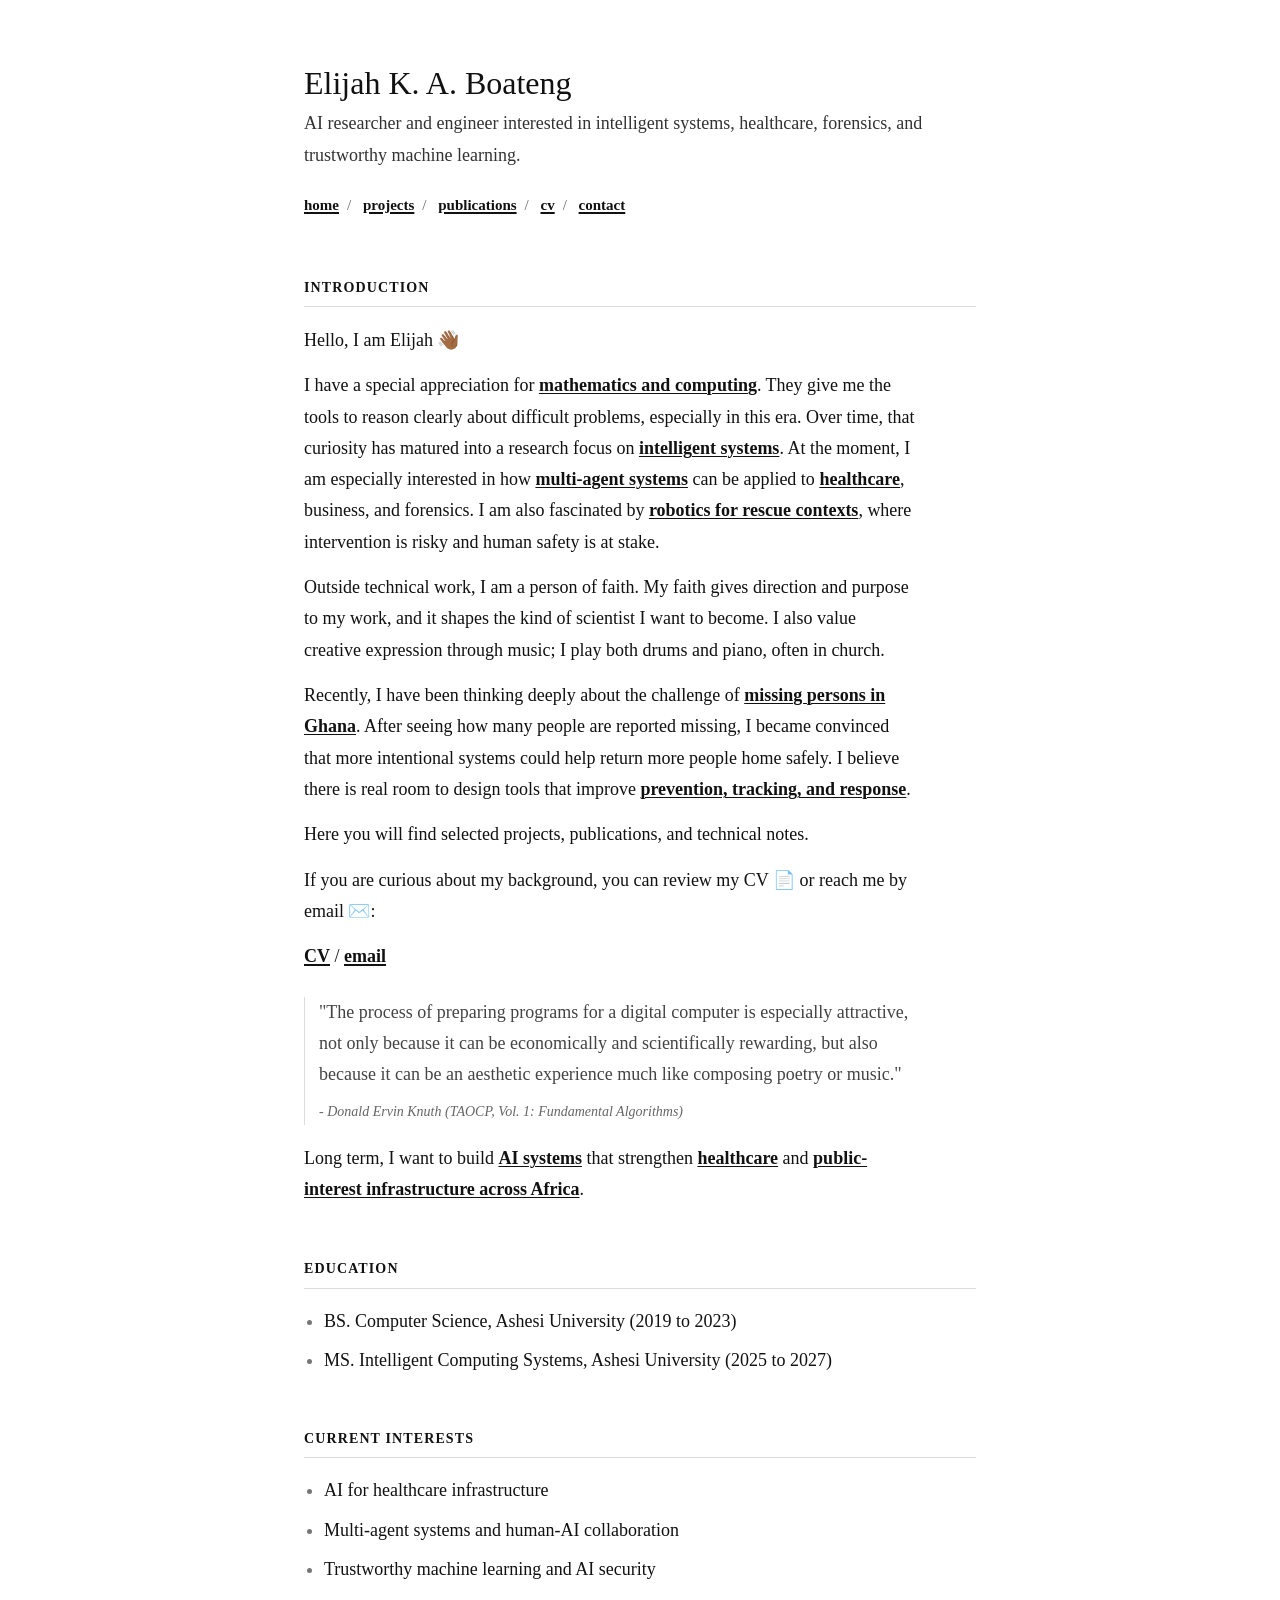
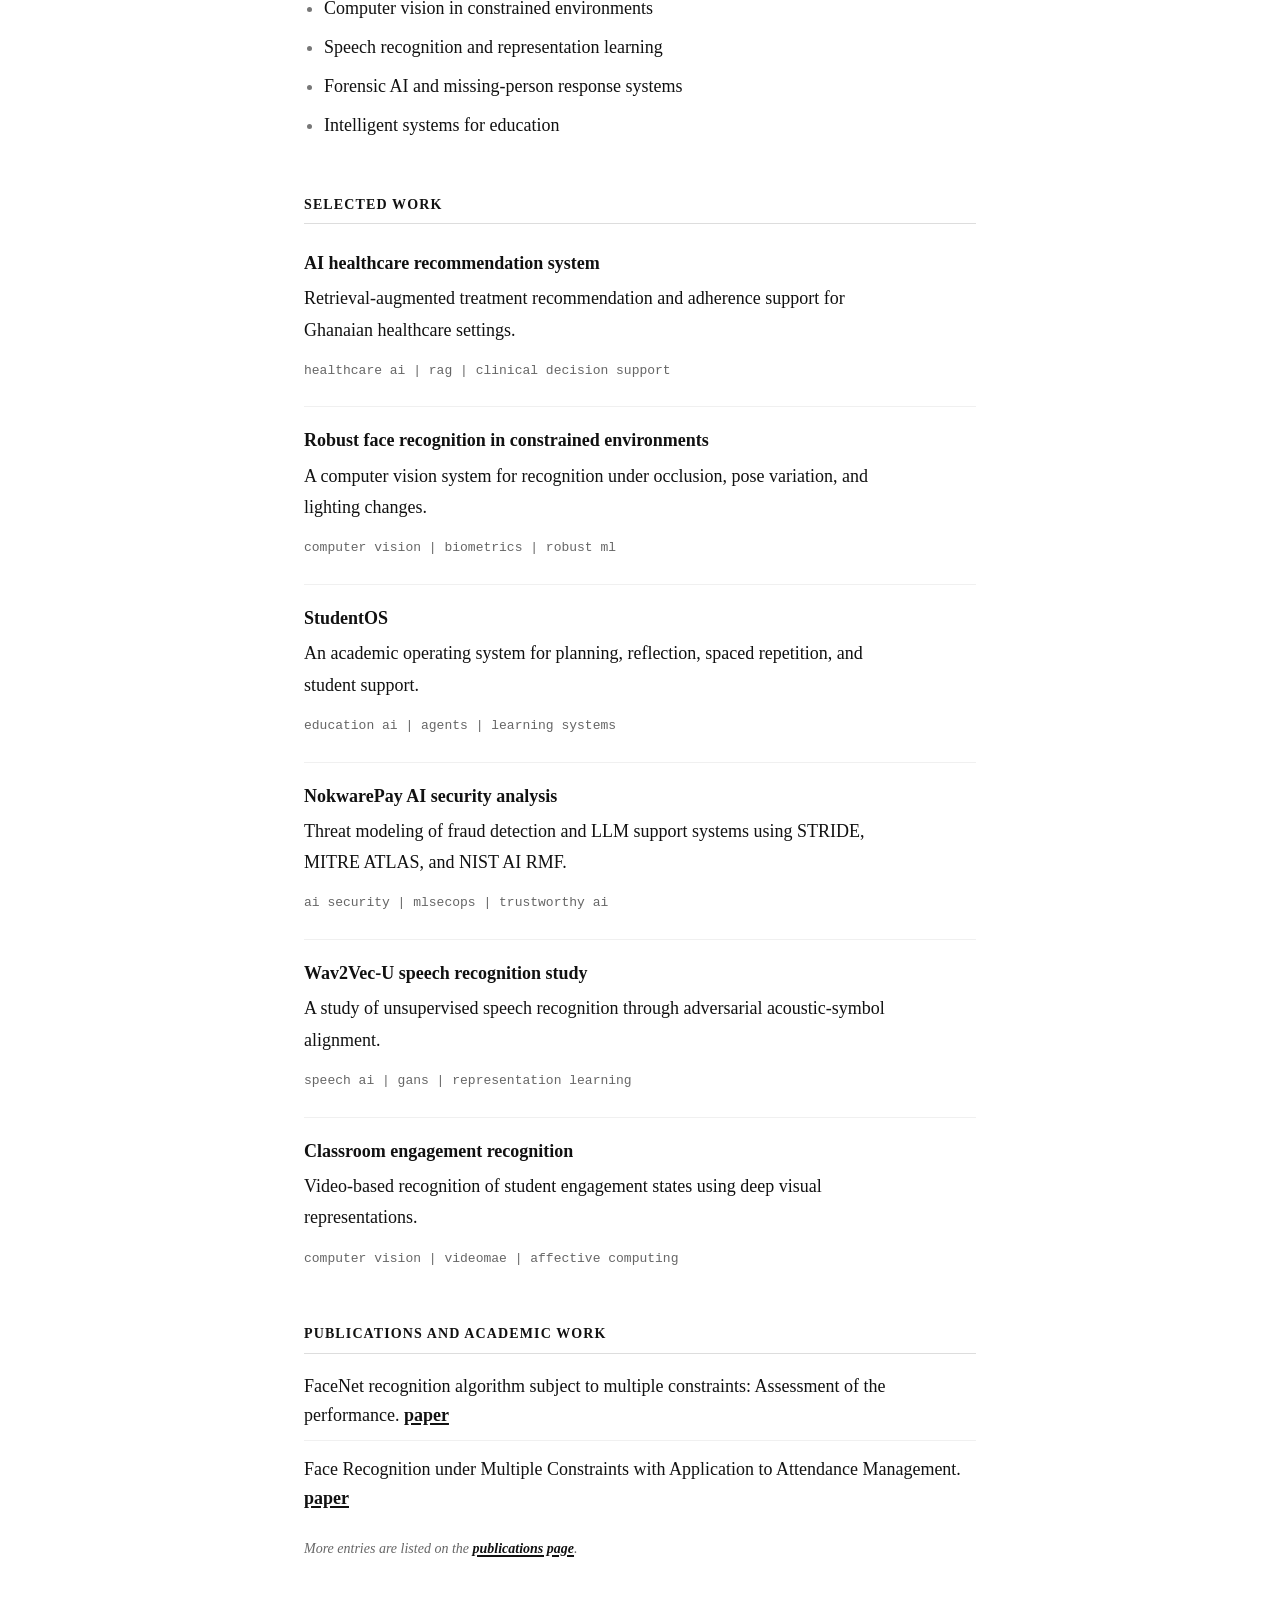
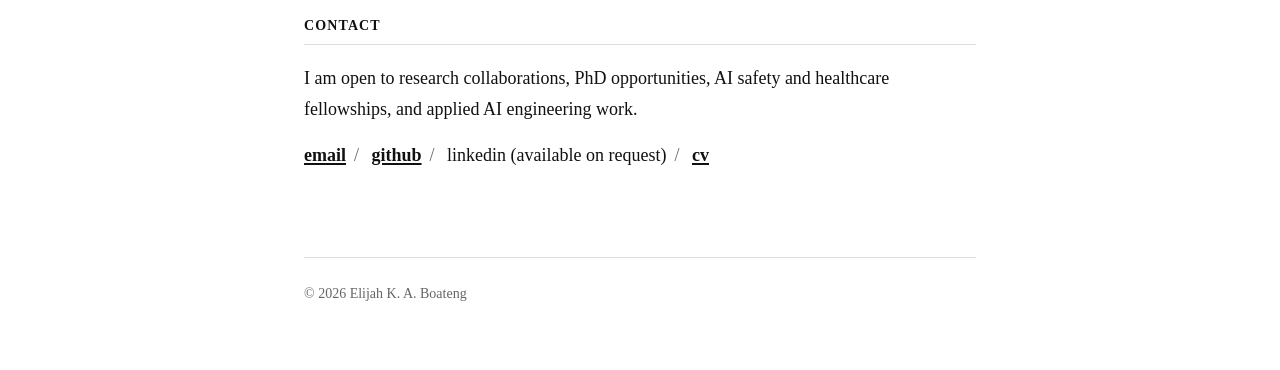
==== index.html @ b3f7c890 "Redesign site and add embedded CV page" ====
<!DOCTYPE html>
<html lang="en">
<head>
  <meta charset="UTF-8">
  <meta name="viewport" content="width=device-width, initial-scale=1.0">
  <title>Elijah K. A. Boateng</title>
  <link rel="stylesheet" href="style.css">
</head>
<body>
  <a class="skip-link" href="#content">Skip to content</a>
  <header>
    <h1>Elijah K. A. Boateng</h1>
    <p class="subtitle">
      AI researcher and engineer interested in intelligent systems, healthcare, forensics, and trustworthy machine learning.
    </p>
    <nav aria-label="Primary navigation">
      <a href="index.html" aria-current="page">home</a><span class="sep">/</span>
      <a href="projects.html">projects</a><span class="sep">/</span>
      <a href="publications.html">publications</a><span class="sep">/</span>
      <a href="cv.html">cv</a><span class="sep">/</span>
      <a href="#contact">contact</a>
    </nav>
  </header>

  <main id="content">
    <section>
      <h2>Introduction</h2>
      <p>
        Hello, I am Elijah 👋🏾
      </p>
      <p>
        I have a special appreciation for <strong>mathematics and computing</strong>. They give me the tools to reason clearly about difficult problems, especially in this era. Over time, that curiosity has matured into a research focus on <strong>intelligent systems</strong>. At the moment, I am especially interested in how <strong>multi-agent systems</strong> can be applied to <strong>healthcare</strong>, business, and forensics. I am also fascinated by <strong>robotics for rescue contexts</strong>, where intervention is risky and human safety is at stake.
      </p>
      <p>
        Outside technical work, I am a person of faith. My faith gives direction and purpose to my work, and it shapes the kind of scientist I want to become. I also value creative expression through music; I play both drums and piano, often in church.
      </p>
      <p>
        Recently, I have been thinking deeply about the challenge of <strong>missing persons in Ghana</strong>. After seeing how many people are reported missing, I became convinced that more intentional systems could help return more people home safely. I believe there is real room to design tools that improve <strong>prevention, tracking, and response</strong>.
      </p>
      <p>
        Here you will find selected projects, publications, and technical notes.
      </p>
      <p>
        If you are curious about my background, you can review my CV
        <span aria-hidden="true">📄</span>
        or reach me by email
        <span aria-hidden="true">✉️</span>:
      </p>
      <p>
        <a href="cv.html">CV</a>
        /
        <a href="mailto:eb.adutwum@gmail.com">email</a>
      </p>
      <blockquote class="quote-block">
        <p>
          "The process of preparing programs for a digital computer is especially attractive, not only because it can be economically and scientifically rewarding, but also because it can be an aesthetic experience much like composing poetry or music."
        </p>
        <p class="muted">- Donald Ervin Knuth (TAOCP, Vol. 1: Fundamental Algorithms)</p>
      </blockquote>
      <p>
        Long term, I want to build <strong>AI systems</strong> that strengthen <strong>healthcare</strong> and <strong>public-interest infrastructure across Africa</strong>.
      </p>
    </section>

    <section>
      <h2>Education</h2>
      <ul class="clean-list">
        <li>BS. Computer Science, Ashesi University (2019 to 2023)</li>
        <li>MS. Intelligent Computing Systems, Ashesi University (2025 to 2027)</li>
      </ul>
    </section>

    <section>
      <h2>Current interests</h2>
      <ul class="clean-list">
        <li>AI for healthcare infrastructure</li>
        <li>Multi-agent systems and human-AI collaboration</li>
        <li>Trustworthy machine learning and AI security</li>
        <li>Computer vision in constrained environments</li>
        <li>Speech recognition and representation learning</li>
        <li>Forensic AI and missing-person response systems</li>
        <li>Intelligent systems for education</li>
      </ul>
    </section>

    <section>
      <h2>Selected work</h2>

      <div class="work-item">
        <h3>AI healthcare recommendation system</h3>
        <p>Retrieval-augmented treatment recommendation and adherence support for Ghanaian healthcare settings.</p>
        <p class="tags">healthcare ai | rag | clinical decision support</p>
      </div>

      <div class="work-item">
        <h3>Robust face recognition in constrained environments</h3>
        <p>A computer vision system for recognition under occlusion, pose variation, and lighting changes.</p>
        <p class="tags">computer vision | biometrics | robust ml</p>
      </div>

      <div class="work-item">
        <h3>StudentOS</h3>
        <p>An academic operating system for planning, reflection, spaced repetition, and student support.</p>
        <p class="tags">education ai | agents | learning systems</p>
      </div>

      <div class="work-item">
        <h3>NokwarePay AI security analysis</h3>
        <p>Threat modeling of fraud detection and LLM support systems using STRIDE, MITRE ATLAS, and NIST AI RMF.</p>
        <p class="tags">ai security | mlsecops | trustworthy ai</p>
      </div>

      <div class="work-item">
        <h3>Wav2Vec-U speech recognition study</h3>
        <p>A study of unsupervised speech recognition through adversarial acoustic-symbol alignment.</p>
        <p class="tags">speech ai | gans | representation learning</p>
      </div>

      <div class="work-item">
        <h3>Classroom engagement recognition</h3>
        <p>Video-based recognition of student engagement states using deep visual representations.</p>
        <p class="tags">computer vision | videomae | affective computing</p>
      </div>
    </section>

    <section>
      <h2>Publications and academic work</h2>
      <ul class="plain-list">
        <li>
          FaceNet recognition algorithm subject to multiple constraints: Assessment of the performance.
          <a href="https://www.sciencedirect.com/science/article/pii/S2468227623004611" target="_blank" rel="noopener noreferrer">paper</a>
        </li>
        <li>
          Face Recognition under Multiple Constraints with Application to Attendance Management.
          <a href="https://air.ashesi.edu.gh/bitstreams/31eec2ee-e3a2-4b11-b246-c02420015158/download" target="_blank" rel="noopener noreferrer">paper</a>
        </li>
      </ul>
      <p class="muted">More entries are listed on the <a href="publications.html">publications page</a>.</p>
    </section>

    <section id="contact">
      <h2>Contact</h2>
      <p>
        I am open to research collaborations, PhD opportunities, AI safety and healthcare fellowships, and applied AI engineering work.
      </p>
      <p>
        <a href="mailto:eb.adutwum@gmail.com">email</a><span class="sep">/</span>
        <a href="https://github.com/eb-adutwum" target="_blank" rel="noopener noreferrer">github</a><span class="sep">/</span>
        linkedin (available on request)<span class="sep">/</span>
        <a href="cv.html">cv</a>
      </p>
    </section>
  </main>

  <footer>
    <p>&copy; 2026 Elijah K. A. Boateng</p>
  </footer>
</body>
</html>
---- style.css ----
* {
  box-sizing: border-box;
}

:root {
  --bg: #fff;
  --text: #111;
  --subtle-text: #333;
  --muted-text: #666;
  --line: #ddd;
}

body {
  background: var(--bg);
  color: var(--text);
  font-family: Georgia, "Times New Roman", serif;
  max-width: 720px;
  margin: 64px auto;
  padding: 0 24px;
  line-height: 1.74;
  font-size: 18px;
  text-rendering: optimizeLegibility;
  font-kerning: normal;
}

.skip-link {
  position: absolute;
  left: -9999px;
  top: auto;
}

.skip-link:focus {
  left: 24px;
  top: 16px;
  z-index: 1000;
  background: #fff;
  border: 1px solid var(--line);
  padding: 6px 10px;
}

h1 {
  font-size: 32px;
  font-weight: 500;
  line-height: 1.2;
  margin: 0 0 6px;
}

.subtitle {
  color: var(--subtle-text);
  max-width: 620px;
  margin: 0;
}

nav {
  margin: 20px 0 56px;
  font-size: 15px;
  line-height: 1.9;
}

nav .sep {
  color: var(--muted-text);
  margin: 0 8px;
}

.sep {
  color: var(--muted-text);
  margin: 0 8px;
}

nav a[aria-current="page"] {
  font-weight: 600;
}

h2 {
  font-size: 14px;
  text-transform: uppercase;
  letter-spacing: 0.08em;
  margin-top: 52px;
  margin-bottom: 18px;
  border-bottom: 1px solid var(--line);
  padding-bottom: 6px;
}

h3 {
  margin: 0 0 4px;
  font-size: 18px;
  font-weight: 600;
}

p {
  margin: 0 0 14px;
  max-width: 68ch;
}

a {
  color: var(--text);
  text-decoration: underline;
  text-decoration-thickness: 2px;
  text-underline-offset: 2px;
  font-weight: 600;
}

a:hover {
  color: #444;
}

a:focus-visible {
  outline: 1px solid var(--text);
  outline-offset: 2px;
}

main {
  padding-bottom: 8px;
}

section + section {
  margin-top: 8px;
}

ul {
  margin: 0 0 14px 20px;
  padding: 0;
}

li {
  margin-bottom: 10px;
  line-height: 1.62;
}

li::marker {
  color: #777;
}

strong {
  font-weight: 700;
  text-decoration: underline;
  text-decoration-thickness: 1px;
  text-underline-offset: 2px;
}

em {
  color: #555;
  font-style: italic;
}

.work-item {
  margin: 24px 0;
}

.tags,
.date {
  color: var(--muted-text);
  font-family: ui-monospace, SFMono-Regular, Menlo, Monaco, Consolas, monospace;
  font-size: 13px;
}

.muted {
  color: #666;
  font-size: 14px;
  font-style: italic;
}

.reference {
  color: var(--muted-text);
}

.quote-block {
  margin: 24px 0 18px;
  padding-left: 14px;
  border-left: 1px solid var(--line);
  color: #444;
}

.quote-block p {
  margin-bottom: 10px;
}

.cv-renderer {
  width: 100%;
  height: 78vh;
  border: 1px solid var(--line);
}

.plain-list {
  list-style: none;
  margin-left: 0;
}

.plain-list li {
  margin-bottom: 14px;
  padding-bottom: 10px;
  border-bottom: 1px solid #f0f0f0;
}

.plain-list li:last-child {
  border-bottom: none;
}

.plain-list .date {
  display: inline-block;
  min-width: 44px;
}

.clean-list {
  margin-top: 2px;
}

hr {
  border: none;
  border-top: 1px solid var(--line);
  margin: 48px 0;
}

footer {
  margin-top: 64px;
  padding-top: 24px;
  border-top: 1px solid var(--line);
  color: var(--muted-text);
  font-size: 14px;
}

.work-item + .work-item {
  border-top: 1px solid #f0f0f0;
  padding-top: 18px;
}

.writing article p {
  margin-bottom: 16px;
}

.writing article h3 {
  margin-top: 26px;
}

@media (max-width: 640px) {
  body {
    margin: 32px auto;
    padding: 0 18px;
    font-size: 17px;
  }

  h1 {
    font-size: 29px;
  }

  nav {
    margin: 18px 0 44px;
    line-height: 2;
  }

  .cv-renderer {
    height: 66vh;
  }
}
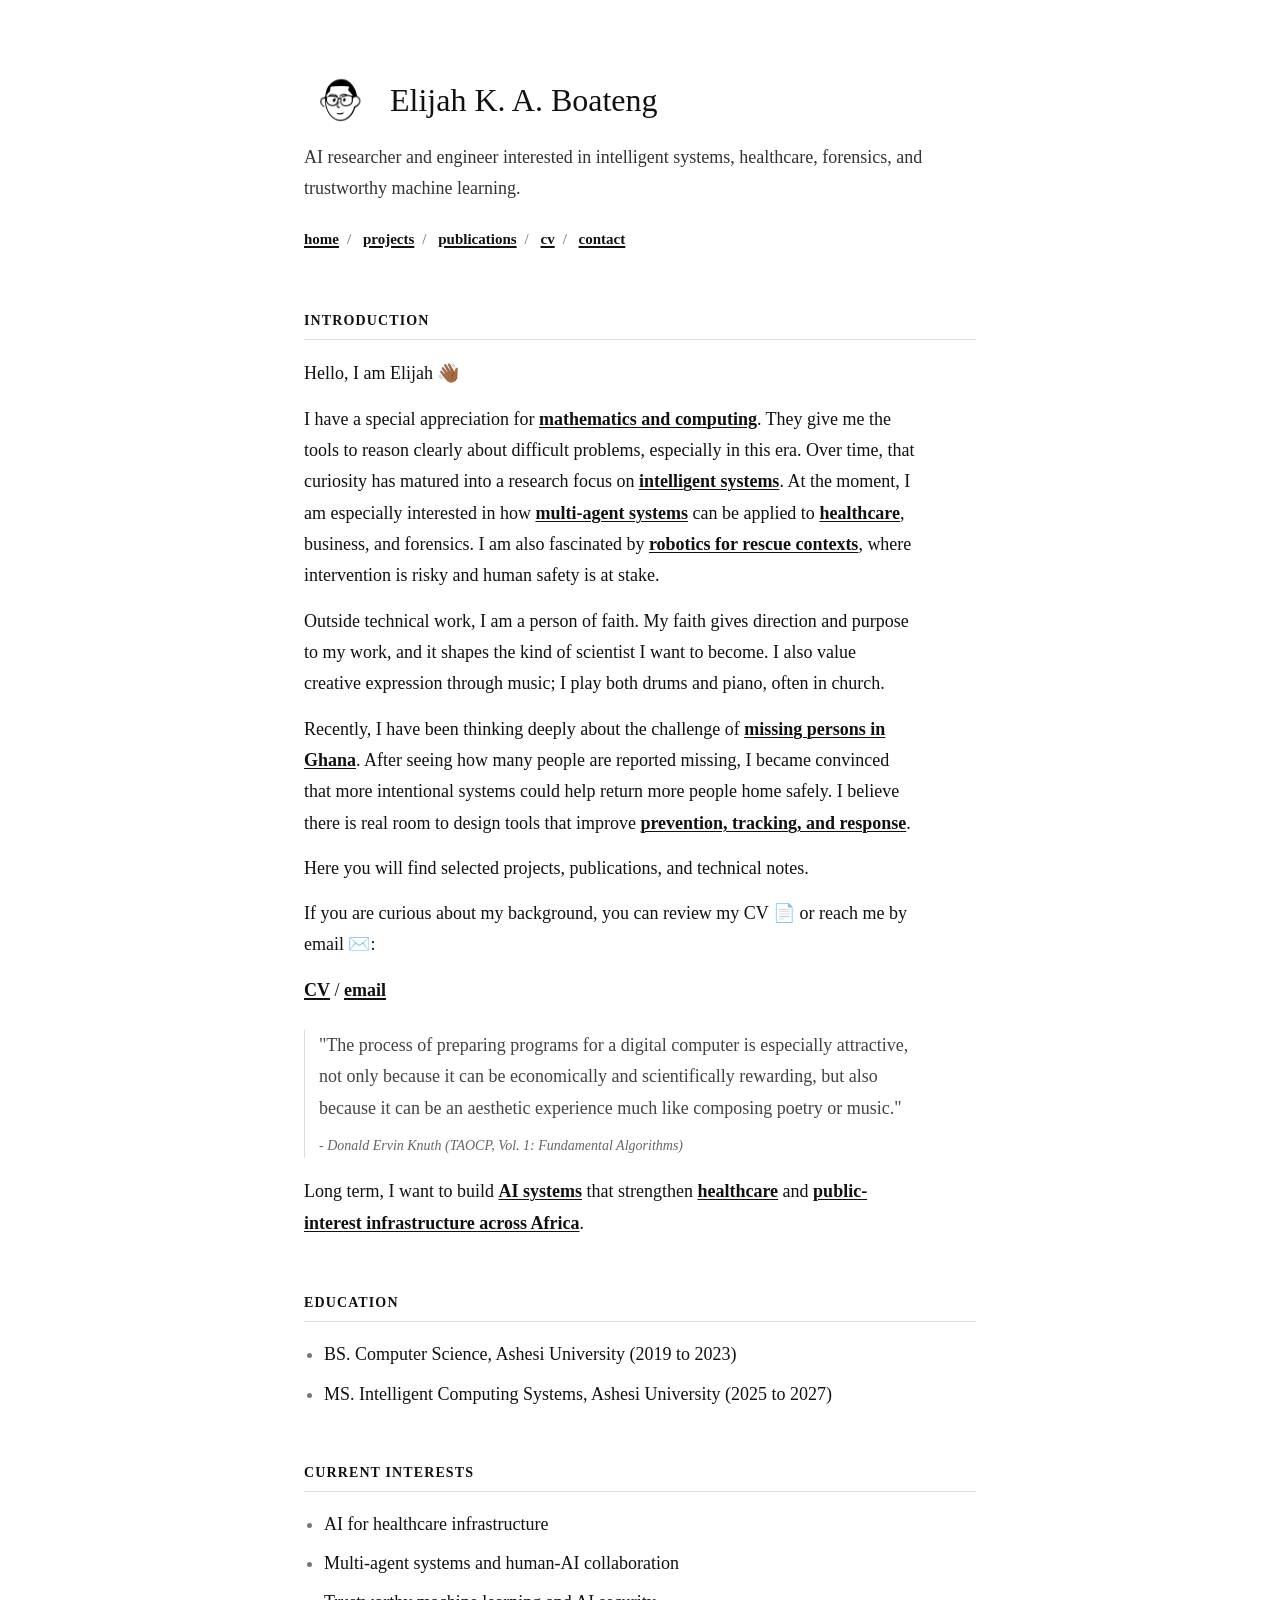
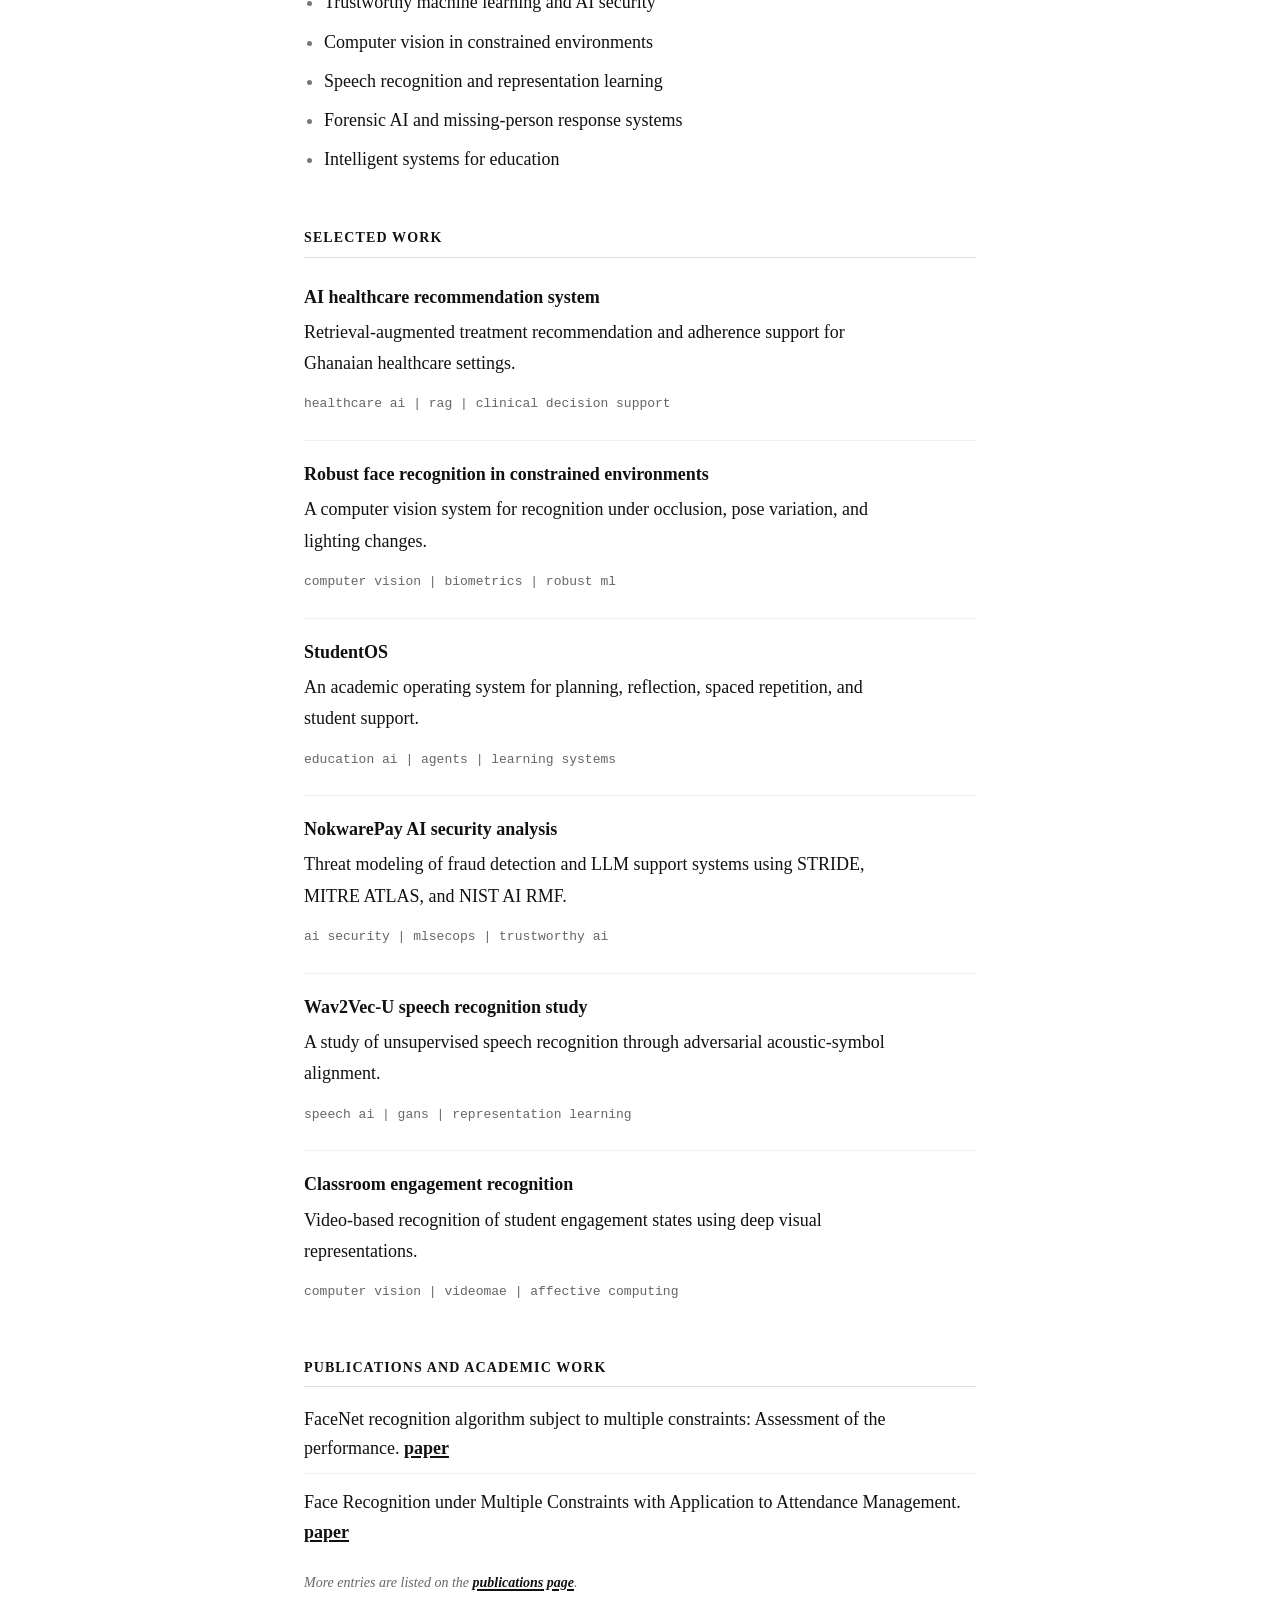
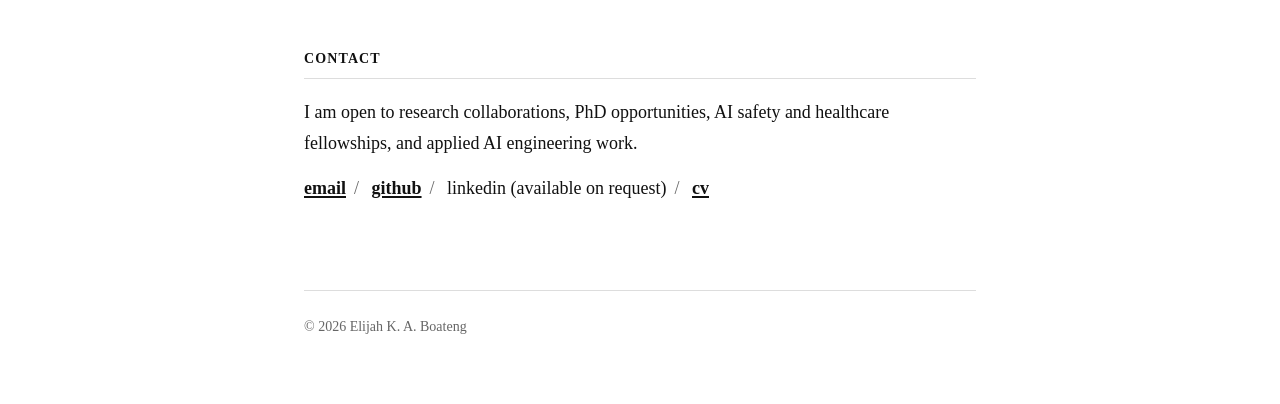
==== commit 9b0017ce: "Align avatar and name on one line across pages" ====
--- a/index.html
+++ b/index.html
@@ -9,7 +9,10 @@
 <body>
   <a class="skip-link" href="#content">Skip to content</a>
   <header>
-    <h1>Elijah K. A. Boateng</h1>
+    <div class="header-identity">
+      <img class="site-avatar" src="avatar.png" alt="Portrait of Elijah K. A. Boateng">
+      <h1>Elijah K. A. Boateng</h1>
+    </div>
     <p class="subtitle">
       AI researcher and engineer interested in intelligent systems, healthcare, forensics, and trustworthy machine learning.
     </p>
--- a/style.css
+++ b/style.css
@@ -45,6 +45,27 @@
   margin: 0 0 6px;
 }
 
+.header-identity {
+  display: flex;
+  align-items: center;
+  gap: 14px;
+  margin-bottom: 6px;
+}
+
+.header-identity h1 {
+  margin: 0;
+}
+
+.site-avatar {
+  width: 72px;
+  height: 72px;
+  display: block;
+  border-radius: 2px;
+  object-fit: cover;
+  filter: grayscale(100%);
+  margin: 0;
+}
+
 .subtitle {
   color: var(--subtle-text);
   max-width: 620px;
@@ -243,6 +264,15 @@
     font-size: 29px;
   }
 
+  .header-identity {
+    gap: 12px;
+  }
+
+  .site-avatar {
+    width: 64px;
+    height: 64px;
+  }
+
   nav {
     margin: 18px 0 44px;
     line-height: 2;
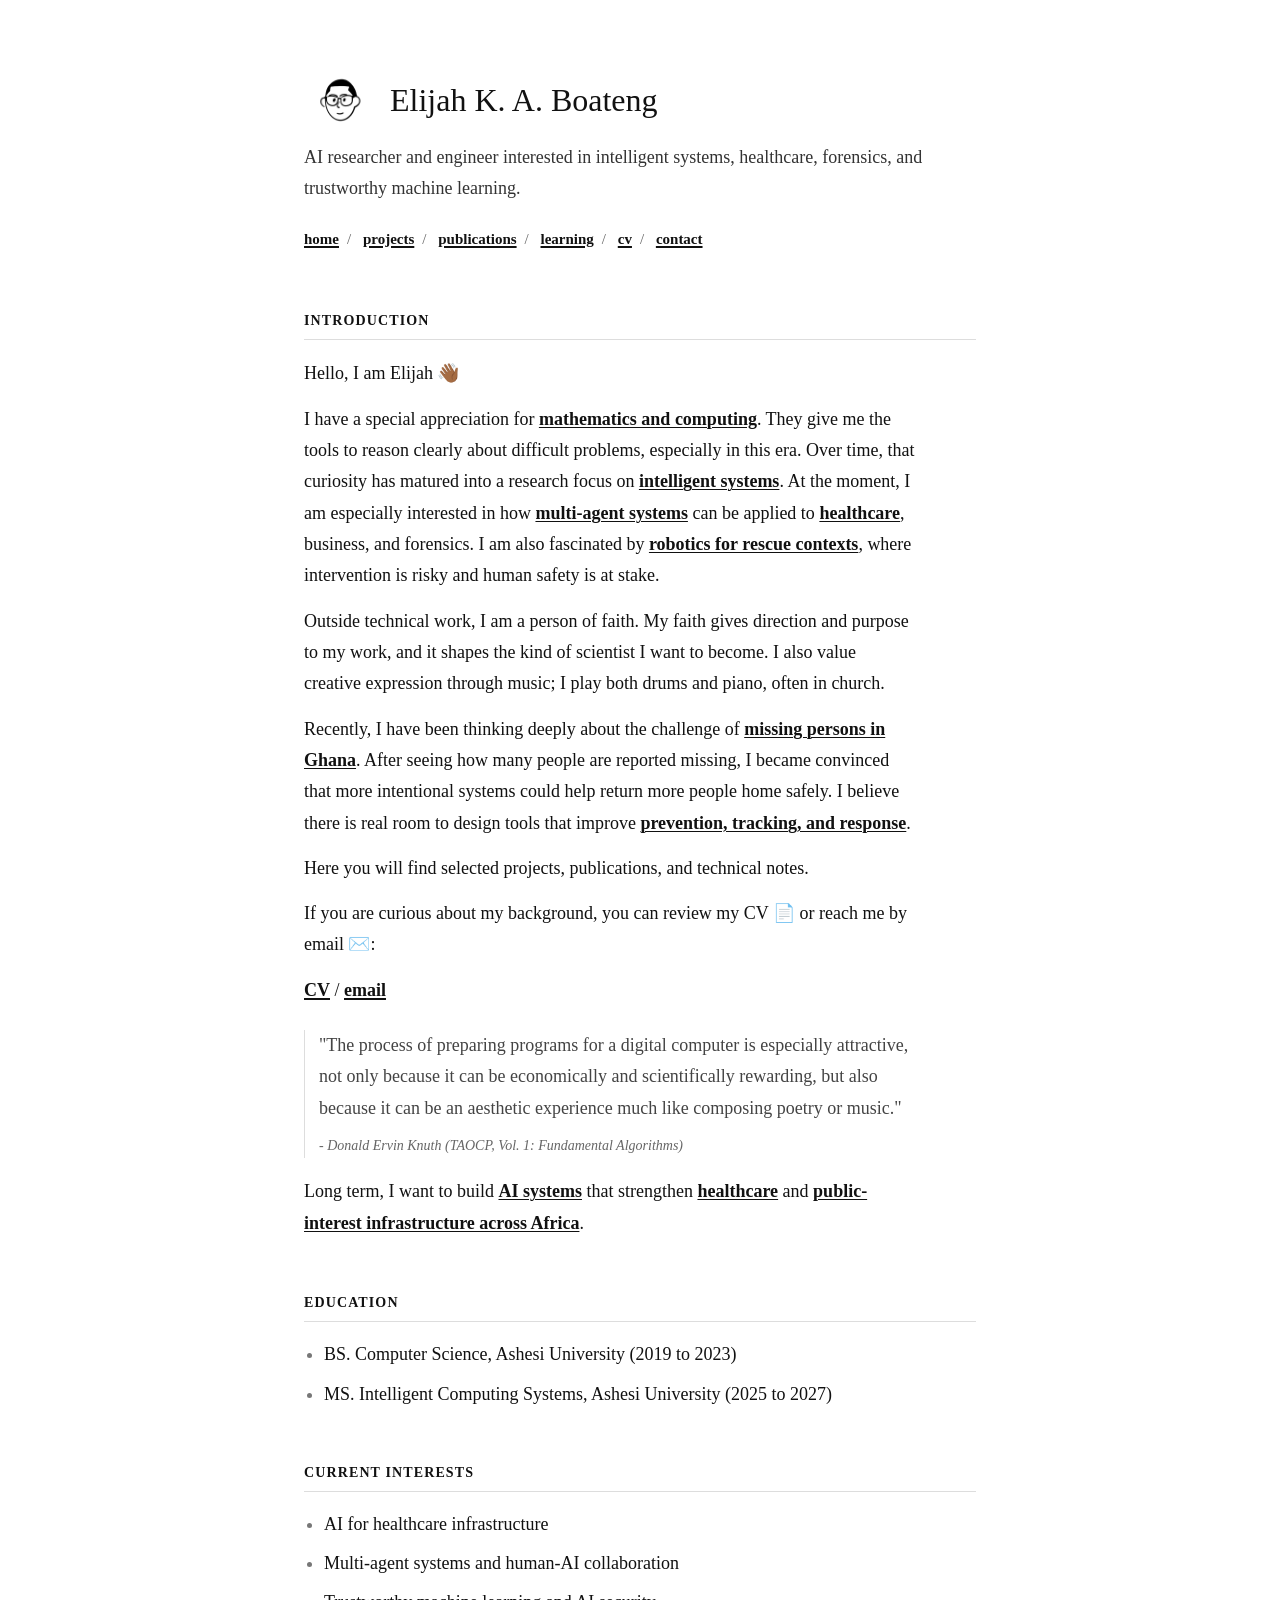
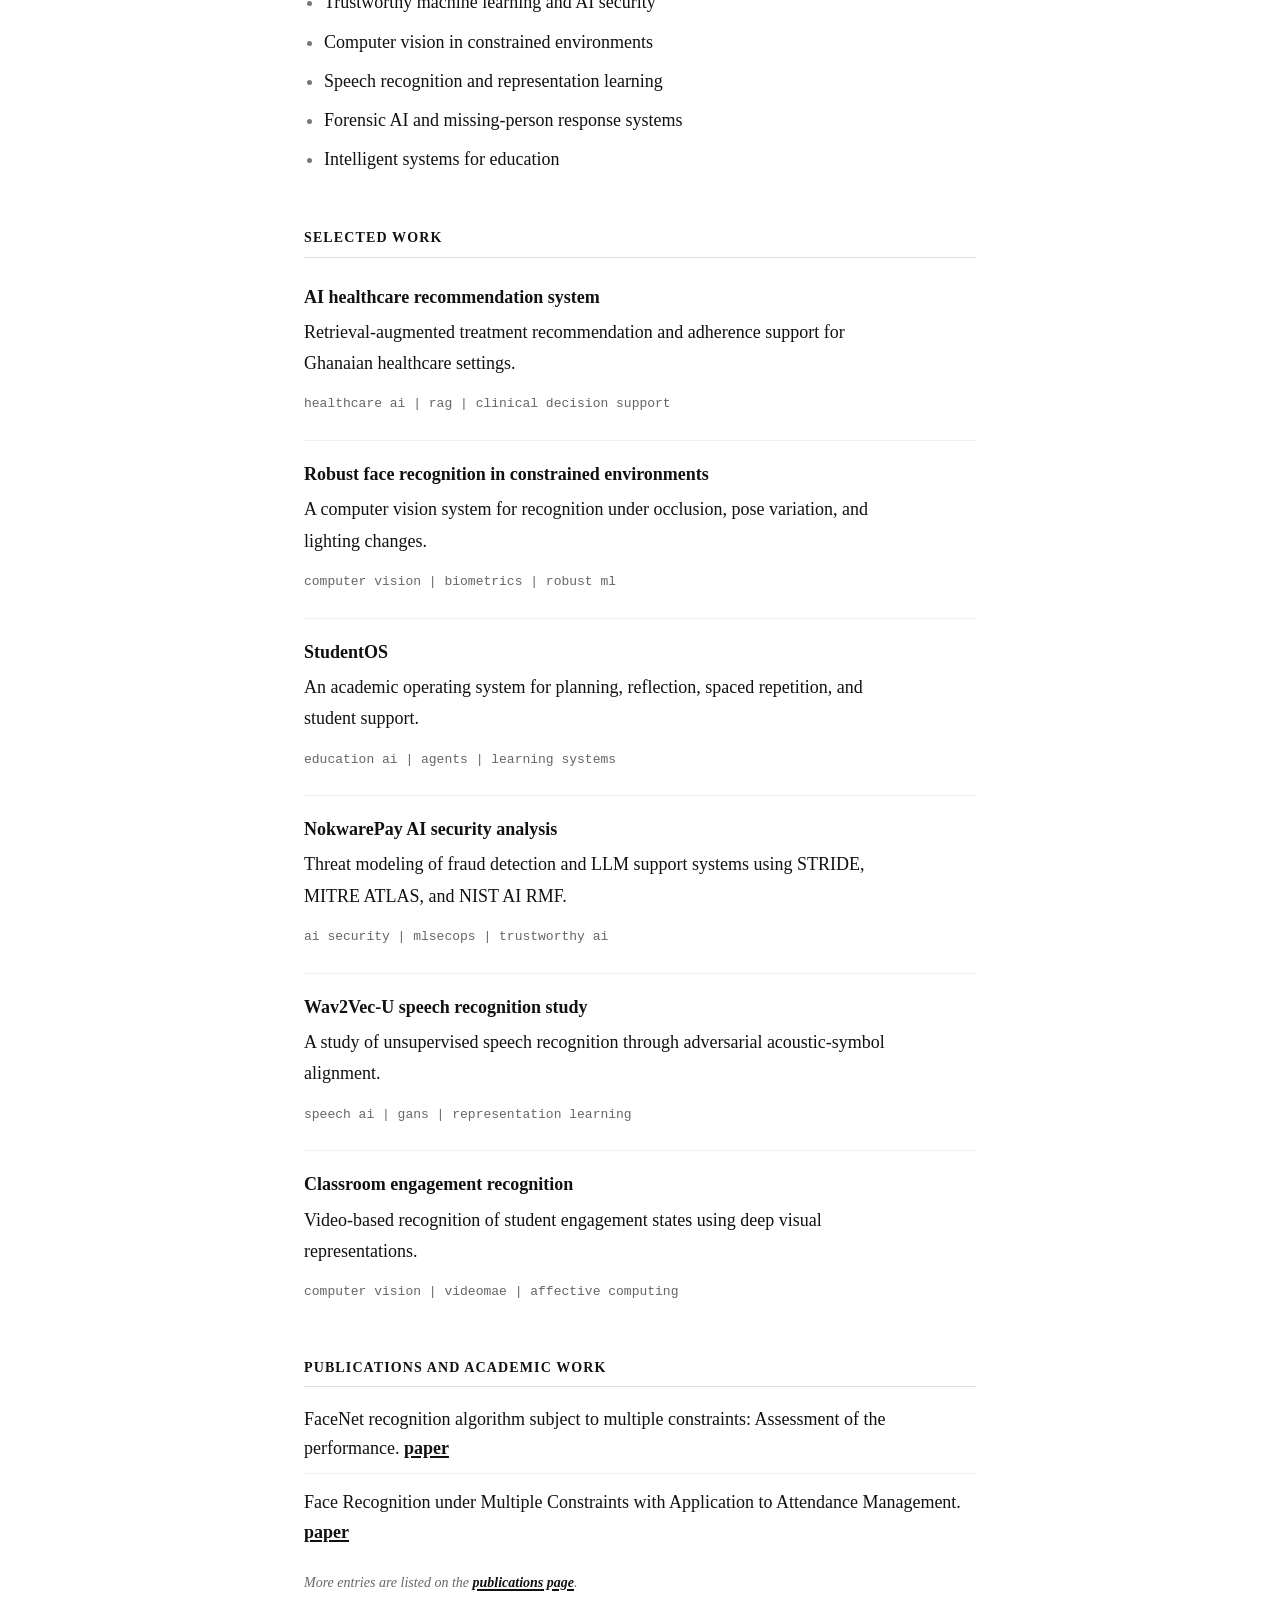
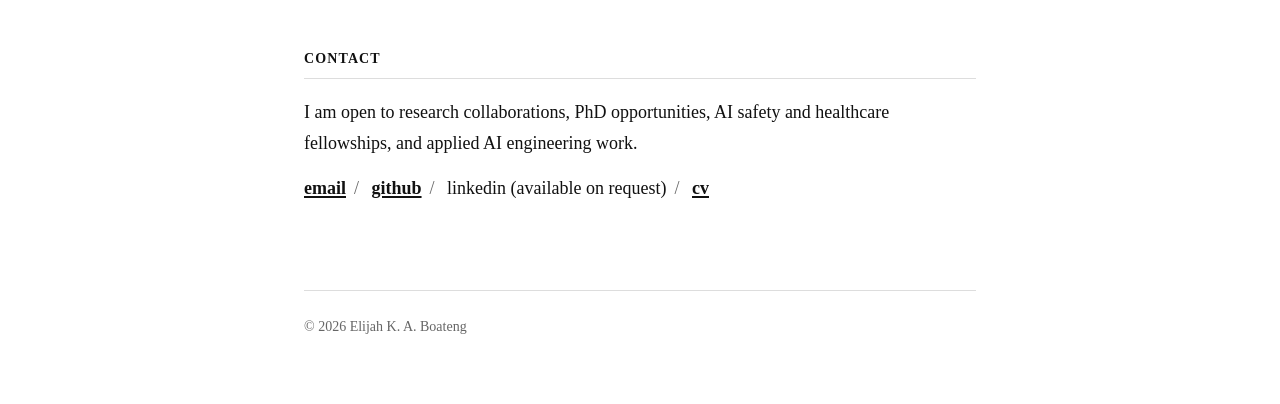
==== commit 278d46de: "Harden pages and align site navigation" ====
--- a/index.html
+++ b/index.html
@@ -20,6 +20,7 @@
       <a href="index.html" aria-current="page">home</a><span class="sep">/</span>
       <a href="projects.html">projects</a><span class="sep">/</span>
       <a href="publications.html">publications</a><span class="sep">/</span>
+      <a href="learning.html">learning</a><span class="sep">/</span>
       <a href="cv.html">cv</a><span class="sep">/</span>
       <a href="#contact">contact</a>
     </nav>
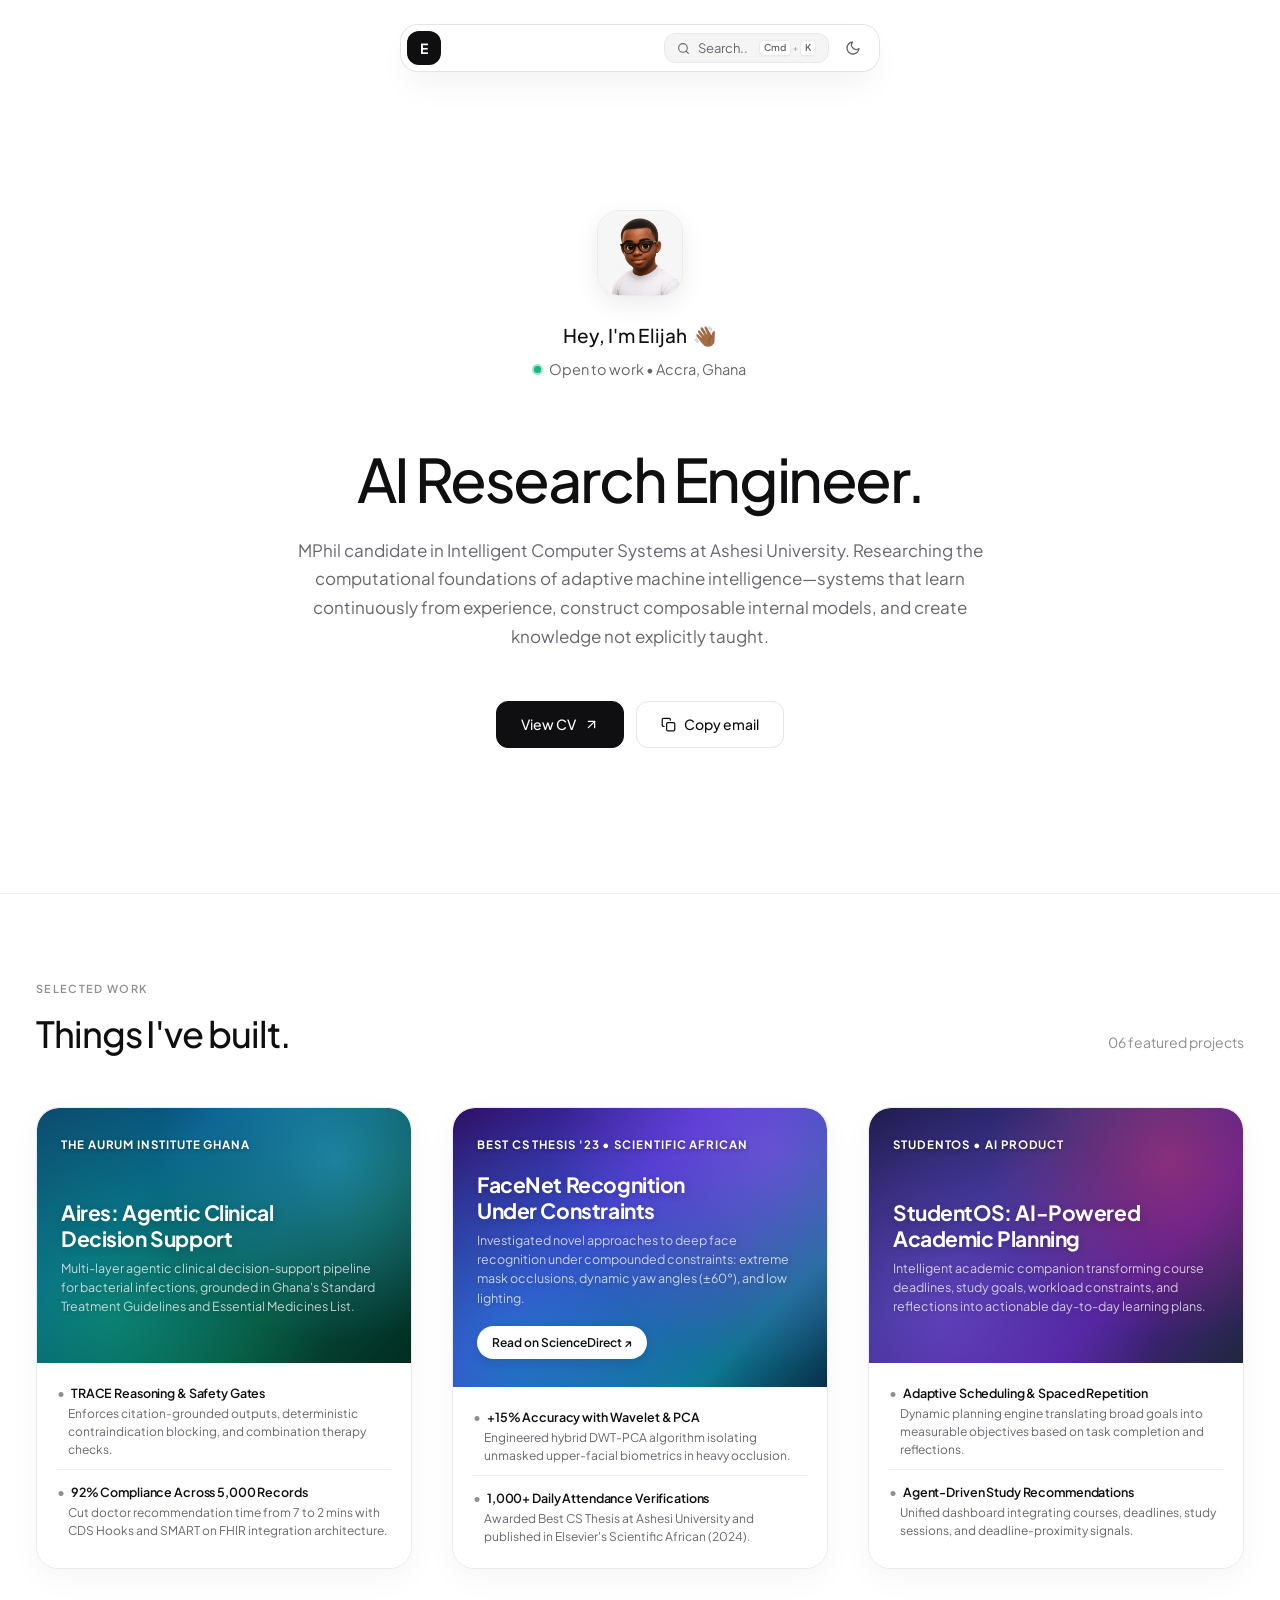
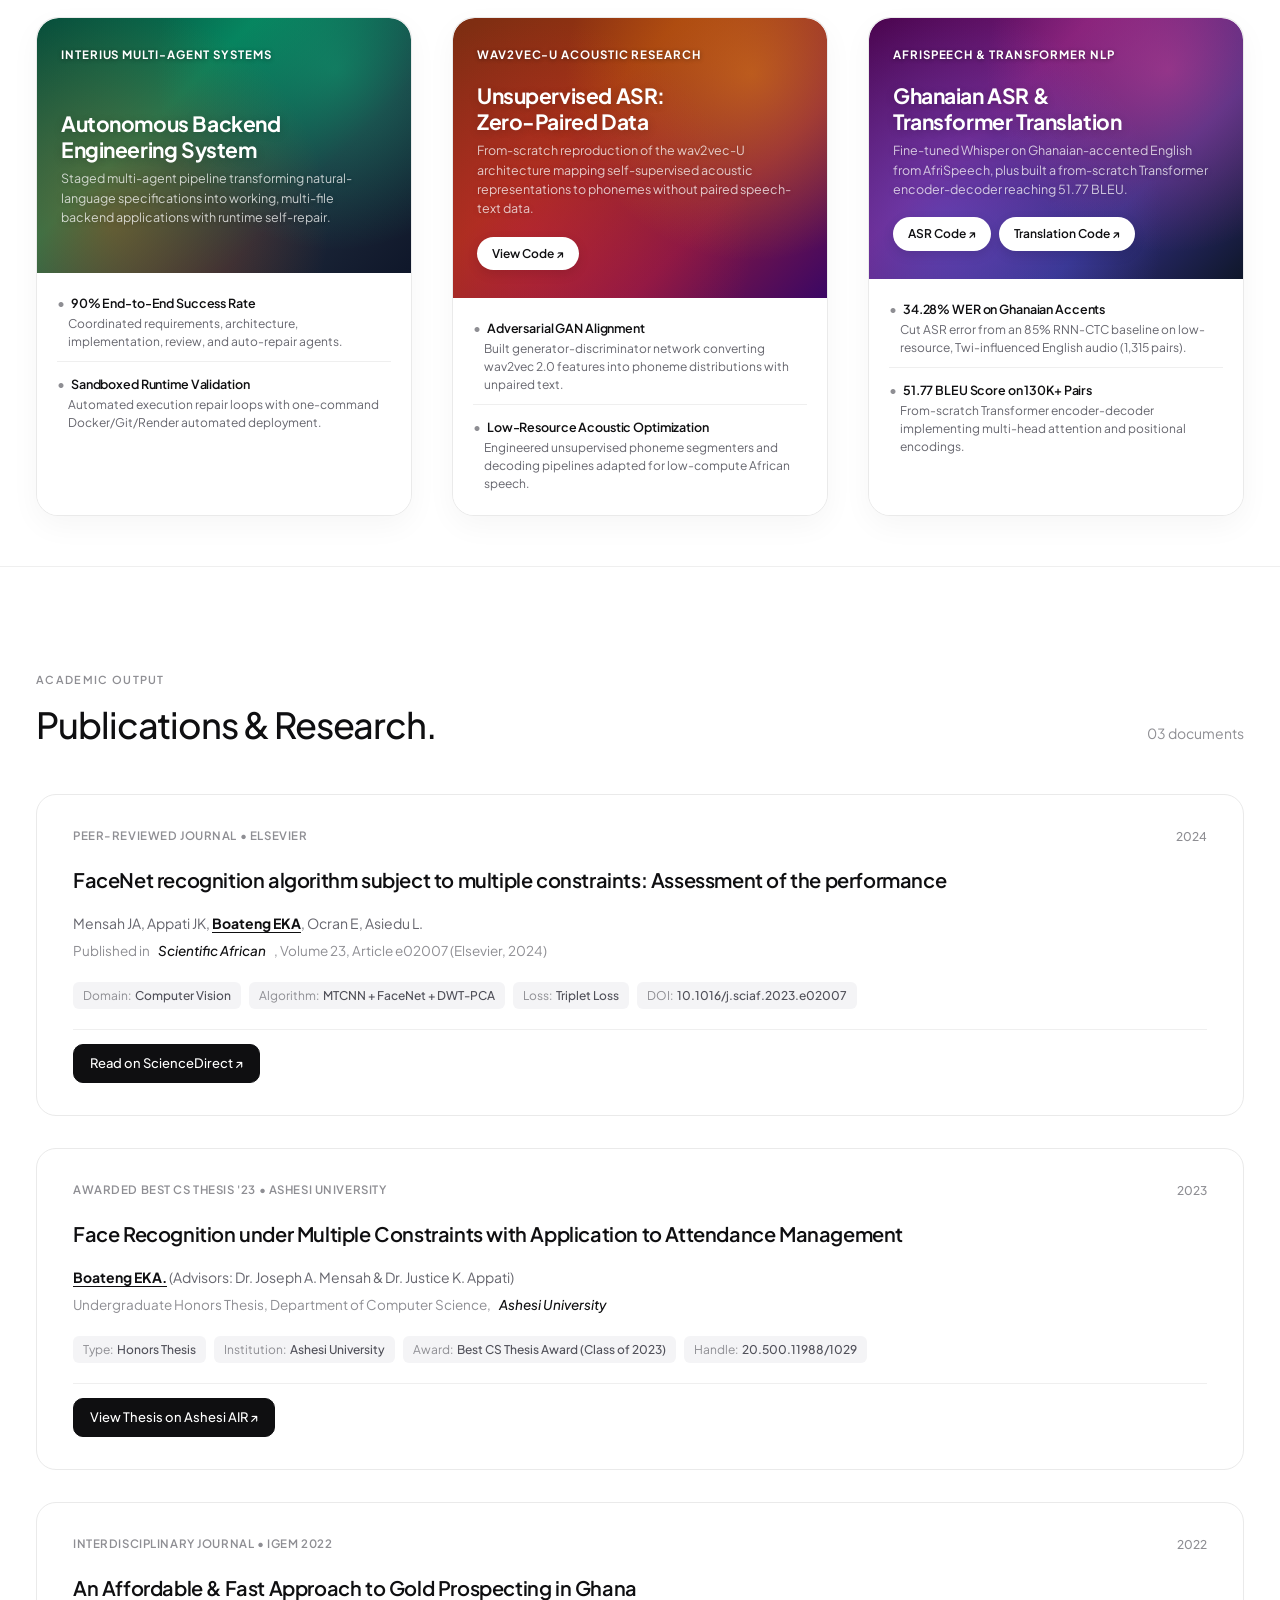
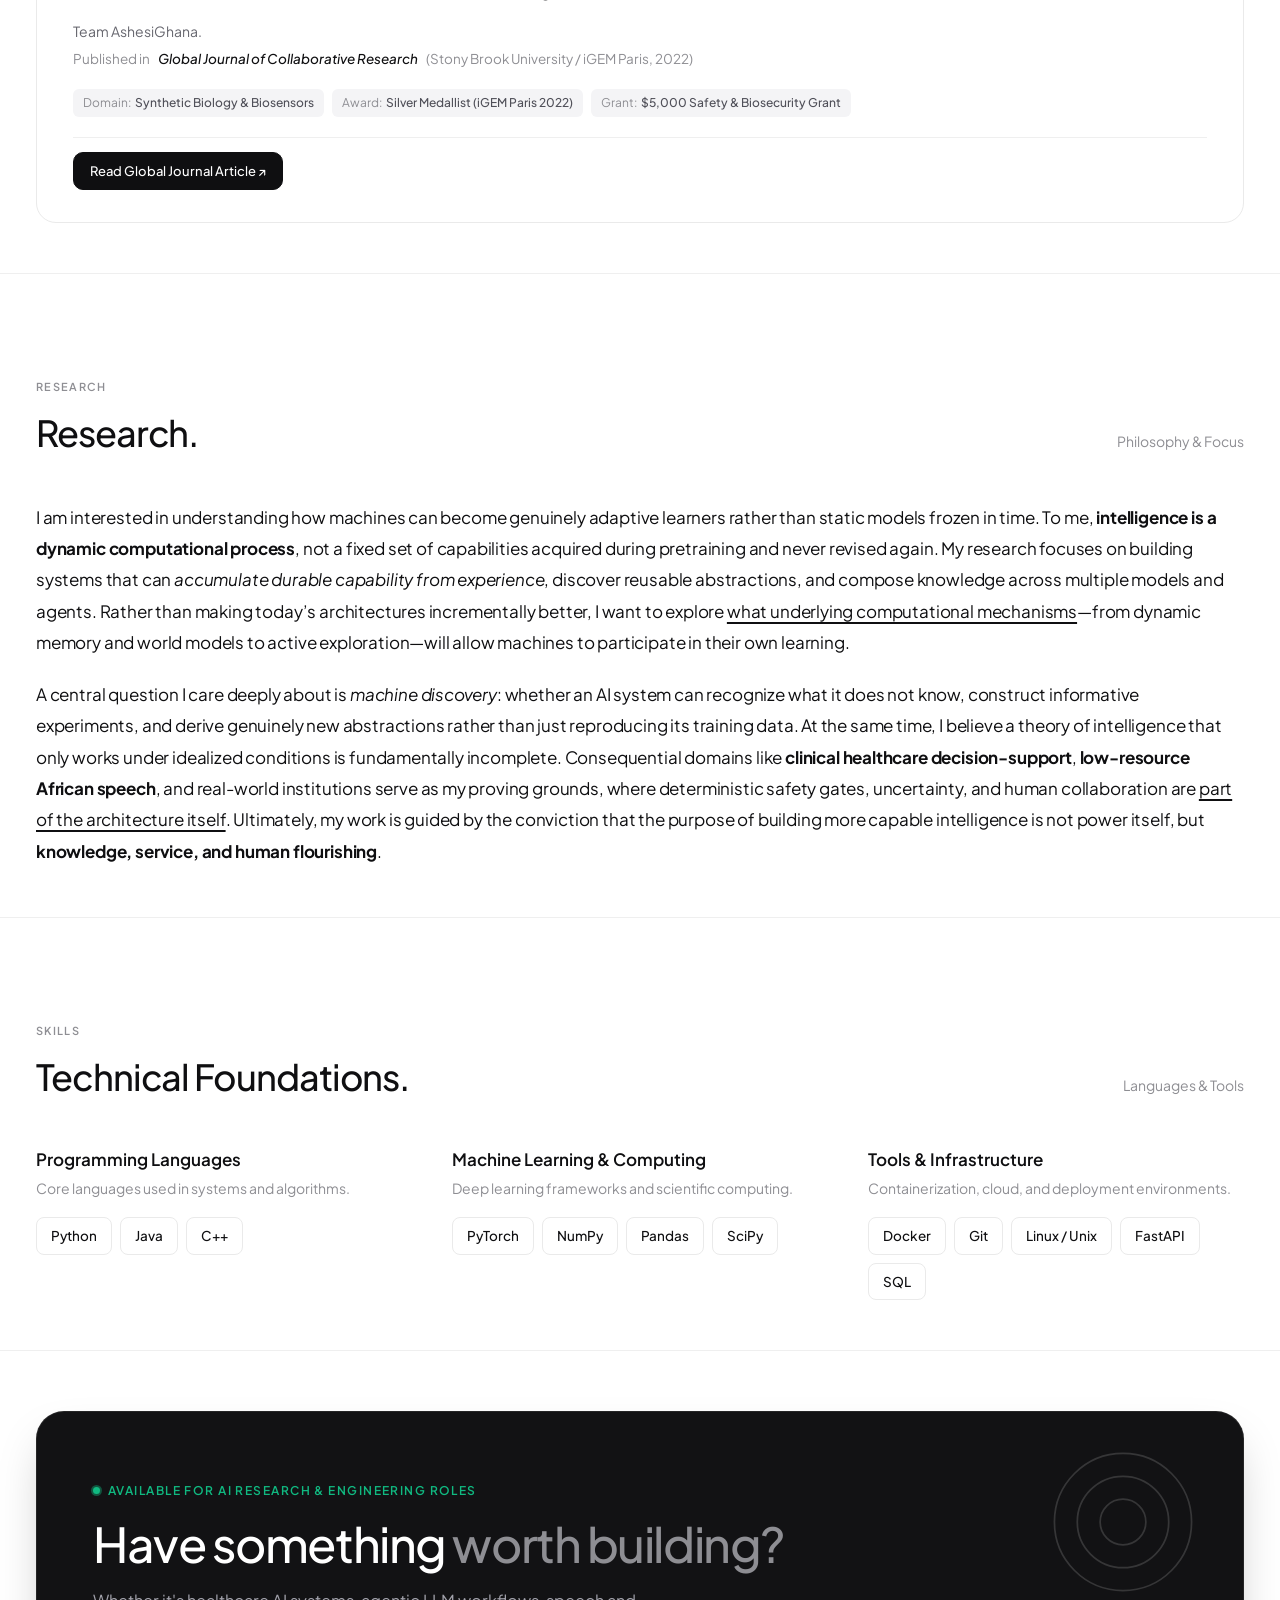
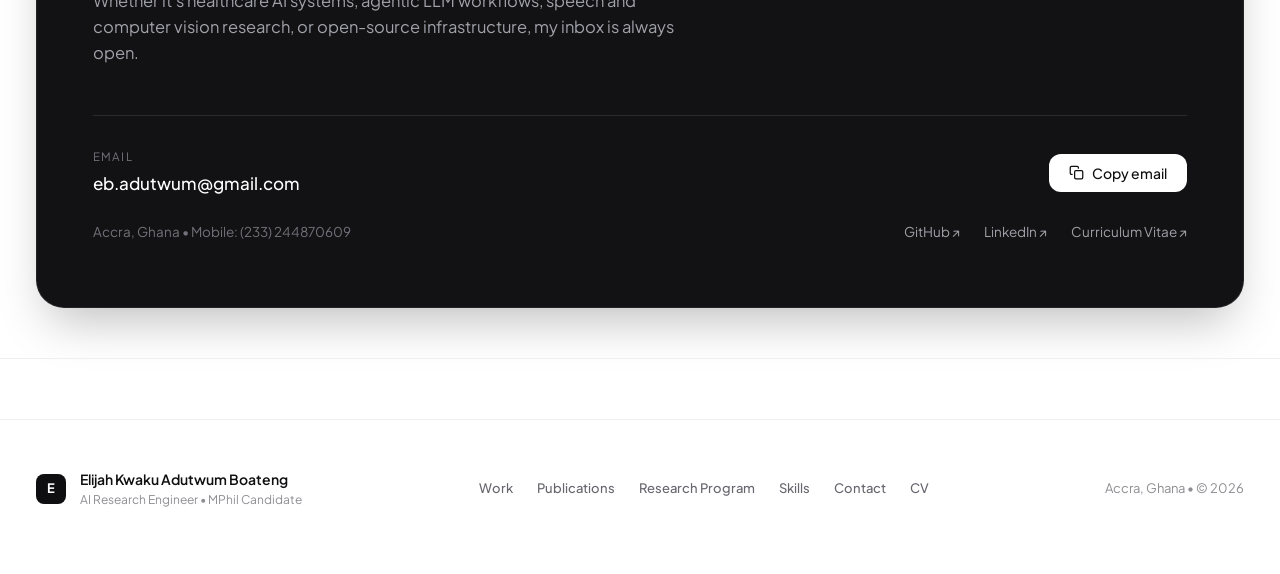
==== commit c8b5aa0b: "Update portfolio: academic CV integration, research philosophy, unified publications, and clean typo" ====
--- a/index.html
+++ b/index.html
@@ -1,163 +1,843 @@
 <!DOCTYPE html>
-<html lang="en">
+<html lang="en" data-theme="light">
 <head>
   <meta charset="UTF-8">
   <meta name="viewport" content="width=device-width, initial-scale=1.0">
-  <title>Elijah K. A. Boateng</title>
+  <title>Elijah Boateng — AI Research Engineer</title>
+  <meta name="description" content="AI research engineer researching the computational foundations of adaptive machine intelligence, multi-agent composition, continuous learning, and reliable healthcare systems.">
   <link rel="stylesheet" href="style.css">
 </head>
 <body>
   <a class="skip-link" href="#content">Skip to content</a>
-  <header>
-    <div class="header-identity">
-      <img class="site-avatar" src="avatar.png" alt="Portrait of Elijah K. A. Boateng">
-      <h1>Elijah K. A. Boateng</h1>
+
+  <!-- Floating Navigation Pill (Clean Logo, No Dropdown) -->
+  <header class="nav-pill-wrapper">
+    <div class="nav-pill">
+      <a href="index.html" class="nav-logo" aria-label="Home">E</a>
+
+      <div class="nav-pill-actions">
+        <button class="nav-search-btn" id="open-palette-btn" aria-label="Search portfolio">
+          <span class="nav-search-left">
+            <svg xmlns="http://www.w3.org/2000/svg" viewBox="0 0 24 24" fill="none" stroke="currentColor" stroke-width="2" stroke-linecap="round" stroke-linejoin="round">
+              <circle cx="11" cy="11" r="8"></circle>
+              <line x1="21" y1="21" x2="16.65" y2="16.65"></line>
+            </svg>
+            <span>Search..</span>
+          </span>
+          <span class="kbd-wrap">
+            <kbd class="key-cap">Cmd</kbd>
+            <span class="key-plus">+</span>
+            <kbd class="key-cap">K</kbd>
+          </span>
+        </button>
+        <button class="nav-theme-btn" id="theme-toggle-btn" aria-label="Toggle theme">
+          <svg id="theme-icon-moon" xmlns="http://www.w3.org/2000/svg" viewBox="0 0 24 24" fill="none" stroke="currentColor" stroke-width="2" stroke-linecap="round" stroke-linejoin="round">
+            <path d="M21 12.79A9 9 0 1 1 11.21 3 7 7 0 0 0 21 12.79z"></path>
+          </svg>
+          <svg id="theme-icon-sun" style="display: none;" xmlns="http://www.w3.org/2000/svg" viewBox="0 0 24 24" fill="none" stroke="currentColor" stroke-width="2" stroke-linecap="round" stroke-linejoin="round">
+            <circle cx="12" cy="12" r="5"></circle>
+            <line x1="12" y1="1" x2="12" y2="3"></line>
+            <line x1="12" y1="21" x2="12" y2="23"></line>
+            <line x1="4.22" y1="4.22" x2="5.64" y2="5.64"></line>
+            <line x1="18.36" y1="18.36" x2="19.78" y2="19.78"></line>
+            <line x1="1" y1="12" x2="3" y2="12"></line>
+            <line x1="21" y1="12" x2="23" y2="12"></line>
+            <line x1="4.22" y1="19.78" x2="5.64" y2="18.36"></line>
+            <line x1="18.36" y1="5.64" x2="19.78" y2="4.22"></line>
+          </svg>
+        </button>
+      </div>
     </div>
-    <p class="subtitle">
-      AI researcher and engineer interested in intelligent systems, healthcare, forensics, and trustworthy machine learning.
-    </p>
-    <nav aria-label="Primary navigation">
-      <a href="index.html" aria-current="page">home</a><span class="sep">/</span>
-      <a href="projects.html">projects</a><span class="sep">/</span>
-      <a href="publications.html">publications</a><span class="sep">/</span>
-      <a href="learning.html">learning</a><span class="sep">/</span>
-      <a href="cv.html">cv</a><span class="sep">/</span>
-      <a href="#contact">contact</a>
-    </nav>
   </header>
 
-  <main id="content">
-    <section>
-      <h2>Introduction</h2>
-      <p>
-        Hello, I am Elijah 👋🏾
+  <main class="container" id="content">
+    <!-- Hero Section -->
+    <section class="hero">
+      <div class="hero-avatar-wrap">
+        <img src="elijah.png" alt="Elijah Boateng portrait" class="hero-avatar">
+      </div>
+      
+      <div class="hero-greeting">
+        Hey, I'm Elijah <span>👋🏾</span>
+      </div>
+      
+      <div class="hero-status">
+        <span class="status-dot"></span>
+        <span>Open to work • Accra, Ghana</span>
+      </div>
+
+      <h1 class="hero-title">AI Research Engineer.</h1>
+
+      <p class="hero-desc">
+        MPhil candidate in Intelligent Computer Systems at Ashesi University. Researching the computational foundations of adaptive machine intelligence—systems that learn continuously from experience, construct composable internal models, and create knowledge not explicitly taught.
       </p>
-      <p>
-        I have a special appreciation for <strong>mathematics and computing</strong>. They give me the tools to reason clearly about difficult problems, especially in this era. Over time, that curiosity has matured into a research focus on <strong>intelligent systems</strong>. At the moment, I am especially interested in how <strong>multi-agent systems</strong> can be applied to <strong>healthcare</strong>, business, and forensics. I am also fascinated by <strong>robotics for rescue contexts</strong>, where intervention is risky and human safety is at stake.
-      </p>
-      <p>
-        Outside technical work, I am a person of faith. My faith gives direction and purpose to my work, and it shapes the kind of scientist I want to become. I also value creative expression through music; I play both drums and piano, often in church.
-      </p>
-      <p>
-        Recently, I have been thinking deeply about the challenge of <strong>missing persons in Ghana</strong>. After seeing how many people are reported missing, I became convinced that more intentional systems could help return more people home safely. I believe there is real room to design tools that improve <strong>prevention, tracking, and response</strong>.
-      </p>
-      <p>
-        Here you will find selected projects, publications, and technical notes.
-      </p>
-      <p>
-        If you are curious about my background, you can review my CV
-        <span aria-hidden="true">📄</span>
-        or reach me by email
-        <span aria-hidden="true">✉️</span>:
-      </p>
-      <p>
-        <a href="cv.html">CV</a>
-        /
-        <a href="mailto:eb.adutwum@gmail.com">email</a>
-      </p>
-      <blockquote class="quote-block">
-        <p>
-          "The process of preparing programs for a digital computer is especially attractive, not only because it can be economically and scientifically rewarding, but also because it can be an aesthetic experience much like composing poetry or music."
+      <div class="button-group">
+        <a href="cv.html" class="btn btn-primary">
+          <span>View CV</span>
+          <svg xmlns="http://www.w3.org/2000/svg" viewBox="0 0 24 24" fill="none" stroke="currentColor" stroke-width="2" stroke-linecap="round" stroke-linejoin="round">
+            <line x1="7" y1="17" x2="17" y2="7"></line>
+            <polyline points="7 7 17 7 17 17"></polyline>
+          </svg>
+        </a>
+        <button class="btn btn-secondary copy-email-trigger">
+          <svg xmlns="http://www.w3.org/2000/svg" viewBox="0 0 24 24" fill="none" stroke="currentColor" stroke-width="2" stroke-linecap="round" stroke-linejoin="round">
+            <rect x="9" y="9" width="13" height="13" rx="2" ry="2"></rect>
+            <path d="M5 15H4a2 2 0 0 1-2-2V4a2 2 0 0 1 2-2h9a2 2 0 0 1 2 2v1"></path>
+          </svg>
+          <span>Copy email</span>
+        </button>
+      </div>
+    </section>
+
+    <!-- Full Width Divider -->
+    <hr class="full-divider">
+
+    <!-- Selected Work Section -->
+    <section class="section" id="work" style="padding-top: 86px;">
+      <div class="section-header" style="border-top: none; padding-top: 0; margin-bottom: 44px;">
+        <div class="section-tagline">Selected Work</div>
+        <div class="section-title-row">
+          <h2 class="section-title">Things I've built.</h2>
+          <div class="section-meta">06 featured projects</div>
+        </div>
+      </div>
+
+      <!-- Tessel-Style Project Cards in Threes -->
+      <div class="tessel-grid-3">
+
+        <!-- Card 1: Aires Clinical Decision Support (Aurum Institute Ghana) -->
+        <div class="tessel-card">
+          <div class="tessel-banner banner-medical">
+            <div class="tessel-banner-top">
+              <div class="tessel-brand">The Aurum Institute Ghana</div>
+            </div>
+
+            <div class="tessel-banner-mid">
+              <h3 class="tessel-headline">Aires: Agentic Clinical<br>Decision Support</h3>
+              <p class="tessel-subtext">
+                Multi-layer agentic clinical decision-support pipeline for bacterial infections, grounded in Ghana's Standard Treatment Guidelines and Essential Medicines List.
+              </p>
+            </div>
+          </div>
+
+          <div class="tessel-contributions">
+            <div class="contrib-item">
+              <div class="contrib-title">TRACE Reasoning & Safety Gates</div>
+              <div class="contrib-desc">Enforces citation-grounded outputs, deterministic contraindication blocking, and combination therapy checks.</div>
+            </div>
+
+            <div class="contrib-item">
+              <div class="contrib-title">92% Compliance Across 5,000 Records</div>
+              <div class="contrib-desc">Cut doctor recommendation time from 7 to 2 mins with CDS Hooks and SMART on FHIR integration architecture.</div>
+            </div>
+          </div>
+        </div>
+
+        <!-- Card 2: FaceNet Under Multiple Constraints (Scientific African & Best CS Thesis) -->
+        <div class="tessel-card">
+          <div class="tessel-banner banner-vision">
+            <div class="tessel-banner-top">
+              <div class="tessel-brand">Best CS Thesis '23 • Scientific African</div>
+            </div>
+
+            <div class="tessel-banner-mid">
+              <h3 class="tessel-headline">FaceNet Recognition<br>Under Constraints</h3>
+              <p class="tessel-subtext">
+                Investigated novel approaches to deep face recognition under compounded constraints: extreme mask occlusions, dynamic yaw angles (±60°), and low lighting.
+              </p>
+            </div>
+
+            <div class="tessel-banner-bottom">
+              <a href="https://www.sciencedirect.com/science/article/pii/S2468227623004611" target="_blank" rel="noopener noreferrer" class="tessel-action-btn">
+                <span>Read on ScienceDirect ↗</span>
+              </a>
+            </div>
+          </div>
+
+          <div class="tessel-contributions">
+            <div class="contrib-item">
+              <div class="contrib-title">+15% Accuracy with Wavelet & PCA</div>
+              <div class="contrib-desc">Engineered hybrid DWT-PCA algorithm isolating unmasked upper-facial biometrics in heavy occlusion.</div>
+            </div>
+
+            <div class="contrib-item">
+              <div class="contrib-title">1,000+ Daily Attendance Verifications</div>
+              <div class="contrib-desc">Awarded Best CS Thesis at Ashesi University and published in Elsevier's Scientific African (2024).</div>
+            </div>
+          </div>
+        </div>
+
+        <!-- Card 3: StudentOS Academic Planning System -->
+        <div class="tessel-card">
+          <div class="tessel-banner banner-studentos">
+            <div class="tessel-banner-top">
+              <div class="tessel-brand">StudentOS • AI Product</div>
+            </div>
+
+            <div class="tessel-banner-mid">
+              <h3 class="tessel-headline">StudentOS: AI-Powered<br>Academic Planning</h3>
+              <p class="tessel-subtext">
+                Intelligent academic companion transforming course deadlines, study goals, workload constraints, and reflections into actionable day-to-day learning plans.
+              </p>
+            </div>
+          </div>
+
+          <div class="tessel-contributions">
+            <div class="contrib-item">
+              <div class="contrib-title">Adaptive Scheduling & Spaced Repetition</div>
+              <div class="contrib-desc">Dynamic planning engine translating broad goals into measurable objectives based on task completion and reflections.</div>
+            </div>
+
+            <div class="contrib-item">
+              <div class="contrib-title">Agent-Driven Study Recommendations</div>
+              <div class="contrib-desc">Unified dashboard integrating courses, deadlines, study sessions, and deadline-proximity signals.</div>
+            </div>
+          </div>
+        </div>
+
+        <!-- Card 4: Interius Autonomous Backend System -->
+        <div class="tessel-card">
+          <div class="tessel-banner banner-security">
+            <div class="tessel-banner-top">
+              <div class="tessel-brand">Interius Multi-Agent Systems</div>
+            </div>
+
+            <div class="tessel-banner-mid">
+              <h3 class="tessel-headline">Autonomous Backend<br>Engineering System</h3>
+              <p class="tessel-subtext">
+                Staged multi-agent pipeline transforming natural-language specifications into working, multi-file backend applications with runtime self-repair.
+              </p>
+            </div>
+          </div>
+
+          <div class="tessel-contributions">
+            <div class="contrib-item">
+              <div class="contrib-title">90% End-to-End Success Rate</div>
+              <div class="contrib-desc">Coordinated requirements, architecture, implementation, review, and auto-repair agents.</div>
+            </div>
+
+            <div class="contrib-item">
+              <div class="contrib-title">Sandboxed Runtime Validation</div>
+              <div class="contrib-desc">Automated execution repair loops with one-command Docker/Git/Render automated deployment.</div>
+            </div>
+          </div>
+        </div>
+
+        <!-- Card 5: Unsupervised Speech Recognition (wav2vec-U) -->
+        <div class="tessel-card">
+          <div class="tessel-banner banner-speech">
+            <div class="tessel-banner-top">
+              <div class="tessel-brand">wav2vec-U Acoustic Research</div>
+            </div>
+
+            <div class="tessel-banner-mid">
+              <h3 class="tessel-headline">Unsupervised ASR:<br>Zero-Paired Data</h3>
+              <p class="tessel-subtext">
+                From-scratch reproduction of the wav2vec-U architecture mapping self-supervised acoustic representations to phonemes without paired speech-text data.
+              </p>
+            </div>
+
+            <div class="tessel-banner-bottom">
+              <a href="https://github.com/eb-adutwum/wav2vec_unsupervised/tree/prosit3-me" target="_blank" rel="noopener noreferrer" class="tessel-action-btn">
+                <span>View Code ↗</span>
+              </a>
+            </div>
+          </div>
+
+          <div class="tessel-contributions">
+            <div class="contrib-item">
+              <div class="contrib-title">Adversarial GAN Alignment</div>
+              <div class="contrib-desc">Built generator-discriminator network converting wav2vec 2.0 features into phoneme distributions with unpaired text.</div>
+            </div>
+
+            <div class="contrib-item">
+              <div class="contrib-title">Low-Resource Acoustic Optimization</div>
+              <div class="contrib-desc">Engineered unsupervised phoneme segmenters and decoding pipelines adapted for low-compute African speech.</div>
+            </div>
+          </div>
+        </div>
+
+        <!-- Card 6: Ghanaian Speech ASR & Transformer Translation -->
+        <div class="tessel-card">
+          <div class="tessel-banner banner-affective">
+            <div class="tessel-banner-top">
+              <div class="tessel-brand">AfriSpeech & Transformer NLP</div>
+            </div>
+
+            <div class="tessel-banner-mid">
+              <h3 class="tessel-headline">Ghanaian ASR &<br>Transformer Translation</h3>
+              <p class="tessel-subtext">
+                Fine-tuned Whisper on Ghanaian-accented English from AfriSpeech, plus built a from-scratch Transformer encoder-decoder reaching 51.77 BLEU.
+              </p>
+            </div>
+
+            <div class="tessel-banner-bottom" style="display: flex; gap: 8px; flex-wrap: wrap;">
+              <a href="https://github.com/eb-adutwum/deep-learning-asr-pr-3/blob/main/AfriSpeech_Transformer_ASR.ipynb" target="_blank" rel="noopener noreferrer" class="tessel-action-btn">
+                <span>ASR Code ↗</span>
+              </a>
+              <a href="http://github.com/eb-adutwum/deep-learning-asr-pr-3/blob/main/Machine_Translation_Transformer.ipynb" target="_blank" rel="noopener noreferrer" class="tessel-action-btn">
+                <span>Translation Code ↗</span>
+              </a>
+            </div>
+          </div>
+
+          <div class="tessel-contributions">
+            <div class="contrib-item">
+              <div class="contrib-title">34.28% WER on Ghanaian Accents</div>
+              <div class="contrib-desc">Cut ASR error from an 85% RNN-CTC baseline on low-resource, Twi-influenced English audio (1,315 pairs).</div>
+            </div>
+
+            <div class="contrib-item">
+              <div class="contrib-title">51.77 BLEU Score on 130K+ Pairs</div>
+              <div class="contrib-desc">From-scratch Transformer encoder-decoder implementing multi-head attention and positional encodings.</div>
+            </div>
+          </div>
+        </div>
+
+      </div>
+    </section>
+
+    <!-- Full Width Divider -->
+    <hr class="full-divider">
+
+    <!-- Publications & Research Section (Clean Text Only, No Circles/Icons) -->
+    <section class="section" id="publications">
+      <div class="section-header" style="border-top: none; padding-top: 24px;">
+        <div class="section-tagline">Academic Output</div>
+        <div class="section-title-row">
+          <h2 class="section-title">Publications & Research.</h2>
+          <div class="section-meta">03 documents</div>
+        </div>
+      </div>
+
+      <div class="pub-list">
+        <!-- Publication 1: Scientific African (Elsevier Journal) -->
+        <article class="pub-card" id="pub-sciaf">
+          <div class="pub-top-row">
+            <div class="pub-badge-group">
+              <span class="pub-badge">Peer-Reviewed Journal • Elsevier</span>
+            </div>
+            <span class="pub-year-badge">2024</span>
+          </div>
+
+          <h3 class="pub-title" style="font-size: 20px;">
+            FaceNet recognition algorithm subject to multiple constraints: Assessment of the performance
+          </h3>
+
+          <div class="pub-authors-venue">
+            <div class="pub-authors">
+              Mensah JA, Appati JK, <strong class="pub-author-me">Boateng EKA</strong>, Ocran E, Asiedu L.
+            </div>
+            <div class="pub-venue">
+              Published in <span class="pub-venue-name">Scientific African</span>, Volume 23, Article e02007 (Elsevier, 2024)
+            </div>
+          </div>
+
+          <div class="pub-tags-row">
+            <span class="pub-tag"><span class="pub-tag-key">Domain:</span> Computer Vision</span>
+            <span class="pub-tag"><span class="pub-tag-key">Algorithm:</span> MTCNN + FaceNet + DWT-PCA</span>
+            <span class="pub-tag"><span class="pub-tag-key">Loss:</span> Triplet Loss</span>
+            <span class="pub-tag"><span class="pub-tag-key">DOI:</span> 10.1016/j.sciaf.2023.e02007</span>
+          </div>
+
+          <div class="pub-actions-row">
+            <div class="pub-links-group">
+              <a href="https://www.sciencedirect.com/science/article/pii/S2468227623004611" target="_blank" rel="noopener noreferrer" class="pub-action-btn primary">
+                <span>Read on ScienceDirect ↗</span>
+              </a>
+            </div>
+          </div>
+        </article>
+
+        <!-- Publication 2: Honors Thesis (Awarded Best Thesis) -->
+        <article class="pub-card" id="pub-thesis">
+          <div class="pub-top-row">
+            <div class="pub-badge-group">
+              <span class="pub-badge">Awarded Best CS Thesis '23 • Ashesi University</span>
+            </div>
+            <span class="pub-year-badge">2023</span>
+          </div>
+
+          <h3 class="pub-title" style="font-size: 20px;">
+            Face Recognition under Multiple Constraints with Application to Attendance Management
+          </h3>
+
+          <div class="pub-authors-venue">
+            <div class="pub-authors">
+              <strong class="pub-author-me">Boateng EKA.</strong> (Advisors: Dr. Joseph A. Mensah & Dr. Justice K. Appati)
+            </div>
+            <div class="pub-venue">
+              Undergraduate Honors Thesis, Department of Computer Science, <span class="pub-venue-name">Ashesi University</span>
+            </div>
+          </div>
+
+          <div class="pub-tags-row">
+            <span class="pub-tag"><span class="pub-tag-key">Type:</span> Honors Thesis</span>
+            <span class="pub-tag"><span class="pub-tag-key">Institution:</span> Ashesi University</span>
+            <span class="pub-tag"><span class="pub-tag-key">Award:</span> Best CS Thesis Award (Class of 2023)</span>
+            <span class="pub-tag"><span class="pub-tag-key">Handle:</span> 20.500.11988/1029</span>
+          </div>
+
+          <div class="pub-actions-row">
+            <div class="pub-links-group">
+              <a href="https://hdl.handle.net/20.500.11988/1029" target="_blank" rel="noopener noreferrer" class="pub-action-btn primary">
+                <span>View Thesis on Ashesi AIR ↗</span>
+              </a>
+            </div>
+          </div>
+        </article>
+
+        <!-- Publication 3: iGEM 2022 Biosensor Journal Paper -->
+        <article class="pub-card" id="pub-igem">
+          <div class="pub-top-row">
+            <div class="pub-badge-group">
+              <span class="pub-badge">Interdisciplinary Journal • iGEM 2022</span>
+            </div>
+            <span class="pub-year-badge">2022</span>
+          </div>
+
+          <h3 class="pub-title" style="font-size: 20px;">
+            An Affordable & Fast Approach to Gold Prospecting in Ghana
+          </h3>
+
+          <div class="pub-authors-venue">
+            <div class="pub-authors">
+              Team AshesiGhana.
+            </div>
+            <div class="pub-venue">
+              Published in <span class="pub-venue-name">Global Journal of Collaborative Research</span> (Stony Brook University / iGEM Paris, 2022)
+            </div>
+          </div>
+
+          <div class="pub-tags-row">
+            <span class="pub-tag"><span class="pub-tag-key">Domain:</span> Synthetic Biology & Biosensors</span>
+            <span class="pub-tag"><span class="pub-tag-key">Award:</span> Silver Medallist (iGEM Paris 2022)</span>
+            <span class="pub-tag"><span class="pub-tag-key">Grant:</span> $5,000 Safety & Biosecurity Grant</span>
+          </div>
+
+          <div class="pub-actions-row">
+            <div class="pub-links-group">
+              <a href="https://2022.igem.wiki/stony-brook/collaborations/global-journal" target="_blank" rel="noopener noreferrer" class="pub-action-btn primary">
+                <span>Read Global Journal Article ↗</span>
+              </a>
+            </div>
+          </div>
+        </article>
+      </div>
+    </section>
+
+    <!-- Full Width Divider -->
+    <hr class="full-divider">
+
+    <!-- Research Section (Plain, Human-Sounding Synthesis) -->
+    <section class="section" id="research">
+      <div class="section-header" style="border-top: none; padding-top: 24px;">
+        <div class="section-tagline">Research</div>
+        <div class="section-title-row">
+          <h2 class="section-title">Research.</h2>
+          <div class="section-meta">Philosophy & Focus</div>
+        </div>
+      </div>
+
+      <div class="research-statement">
+        <p class="research-text">
+          I am interested in understanding how machines can become genuinely adaptive learners rather than static models frozen in time. To me, <strong>intelligence is a dynamic computational process</strong>, not a fixed set of capabilities acquired during pretraining and never revised again. My research focuses on building systems that can <em>accumulate durable capability from experience</em>, discover reusable abstractions, and compose knowledge across multiple models and agents. Rather than making today’s architectures incrementally better, I want to explore <u>what underlying computational mechanisms</u>—from dynamic memory and world models to active exploration—will allow machines to participate in their own learning.
         </p>
-        <p class="muted">- Donald Ervin Knuth (TAOCP, Vol. 1: Fundamental Algorithms)</p>
-      </blockquote>
-      <p>
-        Long term, I want to build <strong>AI systems</strong> that strengthen <strong>healthcare</strong> and <strong>public-interest infrastructure across Africa</strong>.
-      </p>
+        <p class="research-text">
+          A central question I care deeply about is <em>machine discovery</em>: whether an AI system can recognize what it does not know, construct informative experiments, and derive genuinely new abstractions rather than just reproducing its training data. At the same time, I believe a theory of intelligence that only works under idealized conditions is fundamentally incomplete. Consequential domains like <strong>clinical healthcare decision-support</strong>, <strong>low-resource African speech</strong>, and real-world institutions serve as my proving grounds, where deterministic safety gates, uncertainty, and human collaboration are <u>part of the architecture itself</u>. Ultimately, my work is guided by the conviction that the purpose of building more capable intelligence is not power itself, but <strong>knowledge, service, and human flourishing</strong>.
+        </p>
+      </div>
     </section>
 
-    <section>
-      <h2>Education</h2>
-      <ul class="clean-list">
-        <li>BS. Computer Science, Ashesi University (2019 to 2023)</li>
-        <li>MS. Intelligent Computing Systems, Ashesi University (2025 to 2027)</li>
-      </ul>
+    <!-- Full Width Divider -->
+    <hr class="full-divider">
+
+    <!-- Technical Foundations / Skills Section -->
+    <section class="section" id="skills">
+      <div class="section-header" style="border-top: none; padding-top: 24px;">
+        <div class="section-tagline">Skills</div>
+        <div class="section-title-row">
+          <h2 class="section-title">Technical Foundations.</h2>
+          <div class="section-meta">Languages & Tools</div>
+        </div>
+      </div>
+
+      <div class="skills-columns">
+        <div>
+          <div class="skill-col-title">Programming Languages</div>
+          <div class="skill-col-desc">Core languages used in systems and algorithms.</div>
+          <div class="skill-tags">
+            <span class="skill-tag">Python</span>
+            <span class="skill-tag">Java</span>
+            <span class="skill-tag">C++</span>
+          </div>
+        </div>
+
+        <div>
+          <div class="skill-col-title">Machine Learning & Computing</div>
+          <div class="skill-col-desc">Deep learning frameworks and scientific computing.</div>
+          <div class="skill-tags">
+            <span class="skill-tag">PyTorch</span>
+            <span class="skill-tag">NumPy</span>
+            <span class="skill-tag">Pandas</span>
+            <span class="skill-tag">SciPy</span>
+          </div>
+        </div>
+
+        <div>
+          <div class="skill-col-title">Tools & Infrastructure</div>
+          <div class="skill-col-desc">Containerization, cloud, and deployment environments.</div>
+          <div class="skill-tags">
+            <span class="skill-tag">Docker</span>
+            <span class="skill-tag">Git</span>
+            <span class="skill-tag">Linux / Unix</span>
+            <span class="skill-tag">FastAPI</span>
+            <span class="skill-tag">SQL</span>
+          </div>
+        </div>
+      </div>
     </section>
 
-    <section>
-      <h2>Current interests</h2>
-      <ul class="clean-list">
-        <li>AI for healthcare infrastructure</li>
-        <li>Multi-agent systems and human-AI collaboration</li>
-        <li>Trustworthy machine learning and AI security</li>
-        <li>Computer vision in constrained environments</li>
-        <li>Speech recognition and representation learning</li>
-        <li>Forensic AI and missing-person response systems</li>
-        <li>Intelligent systems for education</li>
-      </ul>
-    </section>
-
-    <section>
-      <h2>Selected work</h2>
-
-      <div class="work-item">
-        <h3>AI healthcare recommendation system</h3>
-        <p>Retrieval-augmented treatment recommendation and adherence support for Ghanaian healthcare settings.</p>
-        <p class="tags">healthcare ai | rag | clinical decision support</p>
-      </div>
-
-      <div class="work-item">
-        <h3>Robust face recognition in constrained environments</h3>
-        <p>A computer vision system for recognition under occlusion, pose variation, and lighting changes.</p>
-        <p class="tags">computer vision | biometrics | robust ml</p>
-      </div>
-
-      <div class="work-item">
-        <h3>StudentOS</h3>
-        <p>An academic operating system for planning, reflection, spaced repetition, and student support.</p>
-        <p class="tags">education ai | agents | learning systems</p>
-      </div>
-
-      <div class="work-item">
-        <h3>NokwarePay AI security analysis</h3>
-        <p>Threat modeling of fraud detection and LLM support systems using STRIDE, MITRE ATLAS, and NIST AI RMF.</p>
-        <p class="tags">ai security | mlsecops | trustworthy ai</p>
-      </div>
-
-      <div class="work-item">
-        <h3>Wav2Vec-U speech recognition study</h3>
-        <p>A study of unsupervised speech recognition through adversarial acoustic-symbol alignment.</p>
-        <p class="tags">speech ai | gans | representation learning</p>
-      </div>
-
-      <div class="work-item">
-        <h3>Classroom engagement recognition</h3>
-        <p>Video-based recognition of student engagement states using deep visual representations.</p>
-        <p class="tags">computer vision | videomae | affective computing</p>
-      </div>
-    </section>
-
-    <section>
-      <h2>Publications and academic work</h2>
-      <ul class="plain-list">
-        <li>
-          FaceNet recognition algorithm subject to multiple constraints: Assessment of the performance.
-          <a href="https://www.sciencedirect.com/science/article/pii/S2468227623004611" target="_blank" rel="noopener noreferrer">paper</a>
-        </li>
-        <li>
-          Face Recognition under Multiple Constraints with Application to Attendance Management.
-          <a href="https://air.ashesi.edu.gh/bitstreams/31eec2ee-e3a2-4b11-b246-c02420015158/download" target="_blank" rel="noopener noreferrer">paper</a>
-        </li>
-      </ul>
-      <p class="muted">More entries are listed on the <a href="publications.html">publications page</a>.</p>
-    </section>
-
-    <section id="contact">
-      <h2>Contact</h2>
-      <p>
-        I am open to research collaborations, PhD opportunities, AI safety and healthcare fellowships, and applied AI engineering work.
-      </p>
-      <p>
-        <a href="mailto:eb.adutwum@gmail.com">email</a><span class="sep">/</span>
-        <a href="https://github.com/eb-adutwum" target="_blank" rel="noopener noreferrer">github</a><span class="sep">/</span>
-        linkedin (available on request)<span class="sep">/</span>
-        <a href="cv.html">cv</a>
-      </p>
+    <!-- Full Width Divider -->
+    <hr class="full-divider">
+
+    <!-- Contact Card Section -->
+    <section class="section" id="contact" style="padding-top: 20px; padding-bottom: 20px;">
+      <div class="contact-card">
+        <svg class="concentric-rings" viewBox="0 0 140 140">
+          <circle cx="70" cy="70" r="20" />
+          <circle cx="70" cy="70" r="40" />
+          <circle cx="70" cy="70" r="60" />
+        </svg>
+
+        <div class="contact-status">
+          <span class="status-dot" style="background: #10B981;"></span>
+          Available for AI Research & Engineering Roles
+        </div>
+
+        <h2 class="contact-card-title">
+          Have something <span>worth building?</span>
+        </h2>
+
+        <p class="contact-card-desc">
+          Whether it's healthcare AI systems, agentic LLM workflows, speech and computer vision research, or open-source infrastructure, my inbox is always open.
+        </p>
+
+        <div class="contact-action-row">
+          <div>
+            <div class="contact-email-label">Email</div>
+            <div class="contact-email-val">eb.adutwum@gmail.com</div>
+          </div>
+          <button class="btn-contact-copy copy-email-trigger">
+            <svg xmlns="http://www.w3.org/2000/svg" width="16" height="16" viewBox="0 0 24 24" fill="none" stroke="currentColor" stroke-width="2" stroke-linecap="round" stroke-linejoin="round">
+              <rect x="9" y="9" width="13" height="13" rx="2" ry="2"></rect>
+              <path d="M5 15H4a2 2 0 0 1-2-2V4a2 2 0 0 1 2-2h9a2 2 0 0 1 2 2v1"></path>
+            </svg>
+            <span>Copy email</span>
+          </button>
+        </div>
+
+        <div class="contact-sub-footer">
+          <div>Accra, Ghana • Mobile: (233) 244870609</div>
+          <div class="contact-social-links">
+            <a href="https://github.com/eb-adutwum" target="_blank" rel="noopener noreferrer">GitHub ↗</a>
+            <a href="https://linkedin.com" target="_blank" rel="noopener noreferrer">LinkedIn ↗</a>
+            <a href="cv.html">Curriculum Vitae ↗</a>
+          </div>
+        </div>
+      </div>
     </section>
   </main>
 
+  <!-- Full Width Divider -->
+  <hr class="full-divider">
+
+  <!-- Footer -->
   <footer>
-    <p>&copy; 2026 Elijah K. A. Boateng</p>
+    <div class="container">
+      <div class="footer-inner">
+        <div class="footer-brand">
+          <div class="footer-logo">E</div>
+          <div>
+            <div class="footer-name">Elijah Kwaku Adutwum Boateng</div>
+            <div class="footer-role">AI Research Engineer • MPhil Candidate</div>
+          </div>
+        </div>
+
+        <nav class="footer-nav">
+          <a href="#work">Work</a>
+          <a href="#publications">Publications</a>
+          <a href="#research">Research Program</a>
+          <a href="#skills">Skills</a>
+          <a href="#contact">Contact</a>
+          <a href="cv.html">CV</a>
+        </nav>
+
+        <div class="footer-copy">
+          Accra, Ghana • &copy; 2026
+        </div>
+      </div>
+    </div>
   </footer>
+
+  <!-- Command Palette / Search Modal -->
+  <div class="modal-overlay" id="palette-modal" aria-hidden="true">
+    <div class="palette-modal">
+      <div class="palette-search-row">
+        <svg xmlns="http://www.w3.org/2000/svg" viewBox="0 0 24 24" fill="none" stroke="currentColor" stroke-width="2" stroke-linecap="round" stroke-linejoin="round">
+          <circle cx="11" cy="11" r="8"></circle>
+          <line x1="21" y1="21" x2="16.65" y2="16.65"></line>
+        </svg>
+        <input type="text" class="palette-input" id="palette-search-input" placeholder="Search projects, research, philosophy, skills..." autocomplete="off">
+        <button class="palette-close-btn" id="close-palette-btn" aria-label="Close search">✕</button>
+      </div>
+      
+      <div class="palette-list" id="palette-items-list">
+        <!-- Rendered dynamically by full-text search index -->
+      </div>
+
+      <div class="palette-footer">
+        <span>Press <kbd style="font-family:inherit;background:var(--card-bg);padding:2px 4px;border:1px solid var(--card-border);border-radius:4px;">ESC</kbd> to close</span>
+        <span class="kbd-wrap">
+          <kbd class="key-cap">Cmd</kbd>
+          <span class="key-plus">+</span>
+          <kbd class="key-cap">K</kbd>
+        </span>
+      </div>
+    </div>
+  </div>
+
+  <!-- Interactive JavaScript -->
+  <script>
+    // Theme Management
+    const themeToggleBtn = document.getElementById('theme-toggle-btn');
+    const moonIcon = document.getElementById('theme-icon-moon');
+    const sunIcon = document.getElementById('theme-icon-sun');
+    const htmlElement = document.documentElement;
+
+    function applyTheme(theme) {
+      htmlElement.setAttribute('data-theme', theme);
+      localStorage.setItem('theme', theme);
+      if (theme === 'dark') {
+        moonIcon.style.display = 'none';
+        sunIcon.style.display = 'block';
+      } else {
+        moonIcon.style.display = 'block';
+        sunIcon.style.display = 'none';
+      }
+    }
+
+    const savedTheme = localStorage.getItem('theme') || (window.matchMedia('(prefers-color-scheme: dark)').matches ? 'dark' : 'light');
+    applyTheme(savedTheme);
+
+    themeToggleBtn.addEventListener('click', () => {
+      const current = htmlElement.getAttribute('data-theme');
+      applyTheme(current === 'dark' ? 'light' : 'dark');
+    });
+
+    // Copy Email Triggers
+    document.querySelectorAll('.copy-email-trigger').forEach(btn => {
+      btn.addEventListener('click', (e) => {
+        e.preventDefault();
+        const email = 'eb.adutwum@gmail.com';
+        navigator.clipboard.writeText(email).then(() => {
+          const originalHTML = btn.innerHTML;
+          btn.innerHTML = `
+            <svg xmlns="http://www.w3.org/2000/svg" width="15" height="15" viewBox="0 0 24 24" fill="none" stroke="currentColor" stroke-width="2.5" stroke-linecap="round" stroke-linejoin="round">
+              <polyline points="20 6 9 17 4 12"></polyline>
+            </svg>
+            <span>Copied!</span>
+          `;
+          btn.classList.add('btn-copied');
+          showToast('Email copied to clipboard!');
+
+          setTimeout(() => {
+            btn.innerHTML = originalHTML;
+            btn.classList.remove('btn-copied');
+          }, 2200);
+        }).catch(err => {
+          console.error('Failed to copy text: ', err);
+        });
+      });
+    });
+
+    function showToast(message) {
+      const existingToast = document.querySelector('.toast');
+      if (existingToast) existingToast.remove();
+
+      const toast = document.createElement('div');
+      toast.className = 'toast';
+      toast.textContent = message;
+      document.body.appendChild(toast);
+
+      toast.offsetHeight; // force reflow
+      toast.classList.add('show');
+
+      setTimeout(() => {
+        toast.classList.remove('show');
+        setTimeout(() => toast.remove(), 300);
+      }, 2200);
+    }
+
+    // =========================================================================
+    // DYNAMIC FULL-TEXT SEARCH ENGINE
+    // =========================================================================
+    const searchDatabase = [
+      { title: "Selected Work", desc: "Aires Clinical CDS, FaceNet biometrics, StudentOS, Interius multi-agent, wav2vec-U, Whisper", tag: "SECTION", target: "#work" },
+      { title: "Publications & Research", desc: "Scientific African (Elsevier 2024), Ashesi Honors Thesis, iGEM Bio-Prospecting Journal Paper", tag: "SECTION", target: "#publications" },
+      { title: "Research Philosophy & Program", desc: "Computational Foundations of Adaptive Intelligence, continual learning, compositionality, discovery", tag: "SECTION", target: "#research" },
+      { title: "Technical Skills", desc: "Python, PyTorch, Java, C++, SQL, FastAPI, Docker, RAG, Whisper, OpenCV, Git, Linux", tag: "SECTION", target: "#skills" },
+      { title: "Contact & Collaboration", desc: "Email eb.adutwum@gmail.com, GitHub github.com/eb-adutwum, LinkedIn, Accra, Ghana", tag: "SECTION", target: "#contact" },
+      { title: "Curriculum Vitae", desc: "Complete academic and engineering CV document with PDF download", tag: "PAGE", url: "cv.html" },
+
+      // Research Theses
+      { title: "Cumulative Experience & Continual Learning", desc: "Intelligence should increase through experience beyond static pretraining into durable post-deployment capability", tag: "THESIS", target: "#research" },
+      { title: "Composable Abstractions & Collective Intelligence", desc: "Recombining learned structure across models, agents, tools, and humans into composite systems", tag: "THESIS", target: "#research" },
+      { title: "Self-Directed Learning & Machine Discovery", desc: "The pre-discovery threshold: identifying uncertainty, constructing experiments, deriving new abstractions", tag: "THESIS", target: "#research" },
+      { title: "Grounded Reality & Safety as Architecture", desc: "Deterministic safety gates, clinical healthcare CDS, low-resource African speech, provenance", tag: "THESIS", target: "#research" },
+
+      // Publications
+      { title: "FaceNet Assessment of Performance (Elsevier)", desc: "Scientific African — Empirical evaluation under mask occlusion, yaw angles, illumination shifts, Triplet loss", tag: "PAPER", selector: "#pub-sciaf" },
+      { title: "Face Recognition Attendance Management Thesis", desc: "Best CS Thesis '23 — Constraint-tolerant biometric verification system for institutional tracking", tag: "THESIS", selector: "#pub-thesis" },
+      { title: "Gold Prospecting Biosensor Article (iGEM)", desc: "Global Journal / Stony Brook — Multi-functional bacterial biosensor for pathfinder mineral detection", tag: "PAPER", selector: "#pub-igem" },
+
+      // Real Projects
+      { title: "Aires: Agentic Clinical Decision Support", desc: "The Aurum Institute Ghana — TRACE reasoning, CDS Hooks, SMART on FHIR, Ghana STGs/EML across 5,000 records", tag: "PROJECT", selector: ".banner-medical" },
+      { title: "FaceNet Recognition Under Multiple Constraints", desc: "Best CS Thesis '23 • Scientific African — DWT-PCA wavelet algorithms, occlusion loss, 15% accuracy gain", tag: "PROJECT", selector: ".banner-vision" },
+      { title: "StudentOS: AI-Powered Academic Planning", desc: "Intelligent companion transforming deadlines, constraints, and reflections into actionable daily study plans", tag: "PROJECT", selector: ".banner-studentos" },
+      { title: "Interius: Autonomous Backend Engineering System", desc: "Multi-agent staged generation converting natural language specs into multi-file backend apps with auto-repair", tag: "PROJECT", selector: ".banner-security" },
+      { title: "Unsupervised Speech Recognition (wav2vec-U)", desc: "From-scratch reproduction of adversarial wav2vec-U architecture mapping speech to text with zero paired data", tag: "PROJECT", selector: ".banner-speech" },
+      { title: "Ghanaian Speech ASR & Transformer Translation", desc: "Whisper fine-tuning on AfriSpeech Ghanaian accents (34.28% WER) + from-scratch Transformer (51.77 BLEU)", tag: "PROJECT", selector: ".banner-affective" }
+    ];
+
+    const paletteModal = document.getElementById('palette-modal');
+    const openPaletteBtn = document.getElementById('open-palette-btn');
+    const closePaletteBtn = document.getElementById('close-palette-btn');
+    const paletteSearchInput = document.getElementById('palette-search-input');
+    const paletteList = document.getElementById('palette-items-list');
+
+    function renderSearchResults(query) {
+      paletteList.innerHTML = '';
+      const clean = query.toLowerCase().trim();
+
+      const matches = clean === '' 
+        ? searchDatabase.slice(0, 6) 
+        : searchDatabase.filter(item => {
+            return item.title.toLowerCase().includes(clean) || item.desc.toLowerCase().includes(clean) || item.tag.toLowerCase().includes(clean);
+          });
+
+      if (matches.length === 0) {
+        paletteList.innerHTML = `
+          <div style="padding: 24px; text-align: center; color: var(--text-muted); font-size: 13.5px;">
+            No results found for "<strong style="color:var(--text-primary);">${escapeHTML(query)}</strong>". Try searching for Philosophy, Continual, Discovery, PyTorch, Thesis, or Work.
+          </div>
+        `;
+        return;
+      }
+
+      matches.forEach((item, idx) => {
+        const itemEl = document.createElement('a');
+        itemEl.className = 'palette-item';
+        itemEl.href = item.url || item.target || '#';
+
+        let highlightedTitle = item.title;
+        let highlightedDesc = item.desc;
+
+        if (clean !== '') {
+          const regex = new RegExp(`(${clean.replace(/[.*+?^${}()|[\]\\]/g, '\\$&')})`, 'gi');
+          highlightedTitle = highlightedTitle.replace(regex, '<span class="palette-snippet-highlight">$1</span>');
+          highlightedDesc = highlightedDesc.replace(regex, '<span class="palette-snippet-highlight">$1</span>');
+        }
+
+        itemEl.innerHTML = `
+          <span class="palette-item-num">${String(idx + 1).padStart(2, '0')}</span>
+          <div class="palette-item-info">
+            <div class="palette-item-title">
+              ${highlightedTitle}
+              <span class="palette-match-tag">${item.tag}</span>
+            </div>
+            <div class="palette-item-desc">${highlightedDesc}</div>
+          </div>
+          <span class="palette-item-arrow">↗</span>
+        `;
+
+        itemEl.addEventListener('click', (e) => {
+          if (item.url) {
+            return; // Normal link navigation
+          }
+          e.preventDefault();
+          closeModal();
+          
+          if (item.selector) {
+            const targetEl = document.querySelector(item.selector)?.closest('.tessel-card') || document.querySelector(item.selector);
+            if (targetEl) {
+              targetEl.scrollIntoView({ behavior: 'smooth', block: 'center' });
+              targetEl.classList.remove('search-match-highlight');
+              void targetEl.offsetWidth;
+              targetEl.classList.add('search-match-highlight');
+              return;
+            }
+          }
+
+          if (item.target) {
+            const targetEl = document.querySelector(item.target);
+            if (targetEl) {
+              targetEl.scrollIntoView({ behavior: 'smooth', block: 'start' });
+              targetEl.classList.remove('search-match-highlight');
+              void targetEl.offsetWidth;
+              targetEl.classList.add('search-match-highlight');
+            }
+          }
+        });
+
+        paletteList.appendChild(itemEl);
+      });
+    }
+
+    function escapeHTML(str) {
+      return str.replace(/[&<>'"]/g, 
+        tag => ({ '&': '&amp;', '<': '&lt;', '>': '&gt;', "'": '&#39;', '"': '&quot;' }[tag] || tag)
+      );
+    }
+
+    function openModal() {
+      paletteModal.classList.add('active');
+      paletteModal.setAttribute('aria-hidden', 'false');
+      paletteSearchInput.value = '';
+      renderSearchResults('');
+      setTimeout(() => paletteSearchInput.focus(), 50);
+    }
+
+    function closeModal() {
+      paletteModal.classList.remove('active');
+      paletteModal.setAttribute('aria-hidden', 'true');
+    }
+
+    if (openPaletteBtn) openPaletteBtn.addEventListener('click', openModal);
+    if (closePaletteBtn) closePaletteBtn.addEventListener('click', closeModal);
+
+    paletteModal.addEventListener('click', (e) => {
+      if (e.target === paletteModal) {
+        closeModal();
+      }
+    });
+
+    document.addEventListener('keydown', (e) => {
+      if ((e.metaKey || e.ctrlKey) && e.key.toLowerCase() === 'k') {
+        e.preventDefault();
+        if (paletteModal.classList.contains('active')) {
+          closeModal();
+        } else {
+          openModal();
+        }
+      } else if (e.key === 'Escape' && paletteModal.classList.contains('active')) {
+        closeModal();
+      }
+    });
+
+    paletteSearchInput.addEventListener('input', (e) => {
+      renderSearchResults(e.target.value);
+    });
+  </script>
 </body>
 </html>
--- a/style.css
+++ b/style.css
@@ -1,284 +1,1784 @@
+@import url('https://fonts.googleapis.com/css2?family=Plus+Jakarta+Sans:wght@300;400;500;600;700;800&display=swap');
+
 * {
   box-sizing: border-box;
+  margin: 0;
+  padding: 0;
 }
 
 :root {
-  --bg: #fff;
-  --text: #111;
-  --subtle-text: #333;
-  --muted-text: #666;
-  --line: #ddd;
+  --bg: #FFFFFF;
+  --bg-secondary: #FAFAFA;
+  --card-bg: #FFFFFF;
+  --card-border: #EAEAEA;
+  --card-hover-border: #D1D1D6;
+  --text-primary: #0F0F11;
+  --text-secondary: #66666E;
+  --text-muted: #8E8E93;
+  --line: #EFEFEF;
+  --pill-bg: rgba(255, 255, 255, 0.78);
+  --pill-border: rgba(0, 0, 0, 0.1);
+  --btn-primary-bg: #0F0F11;
+  --btn-primary-text: #FFFFFF;
+  --btn-secondary-bg: #FFFFFF;
+  --btn-secondary-border: #E5E5EA;
+  --btn-secondary-text: #0F0F11;
+  --tag-bg: #F4F4F6;
+  --tag-text: #505059;
+  --dot-color: #10B981;
+  --modal-bg: #FFFFFF;
+  --modal-overlay: rgba(0, 0, 0, 0.4);
+  --contact-card-bg: #121214;
+  --contact-card-text: #FFFFFF;
+  --contact-card-sub: #A1A1AA;
+}
+
+[data-theme="dark"] {
+  --bg: #0A0A0C;
+  --bg-secondary: #111113;
+  --card-bg: #131316;
+  --card-border: #222228;
+  --card-hover-border: #3A3A42;
+  --text-primary: #F4F4F6;
+  --text-secondary: #9E9EA8;
+  --text-muted: #6C6C75;
+  --line: #1E1E24;
+  --pill-bg: rgba(18, 18, 24, 0.78);
+  --pill-border: rgba(255, 255, 255, 0.14);
+  --btn-primary-bg: #F4F4F6;
+  --btn-primary-text: #0A0A0C;
+  --btn-secondary-bg: #18181C;
+  --btn-secondary-border: #2A2A32;
+  --btn-secondary-text: #F4F4F6;
+  --tag-bg: #1C1C22;
+  --tag-text: #A1A1AA;
+  --modal-bg: #16161A;
+  --modal-overlay: rgba(0, 0, 0, 0.7);
+  --contact-card-bg: #141418;
+  --contact-card-text: #FFFFFF;
+  --contact-card-sub: #9E9EA8;
+}
+
+html {
+  scroll-behavior: smooth;
 }
 
 body {
-  background: var(--bg);
-  color: var(--text);
-  font-family: Georgia, "Times New Roman", serif;
-  max-width: 720px;
-  margin: 64px auto;
-  padding: 0 24px;
-  line-height: 1.74;
-  font-size: 18px;
+  background-color: var(--bg);
+  color: var(--text-primary);
+  font-family: 'Plus Jakarta Sans', -apple-system, BlinkMacSystemFont, "Segoe UI", Roboto, Helvetica, Arial, sans-serif;
+  line-height: 1.6;
+  font-size: 15px;
   text-rendering: optimizeLegibility;
-  font-kerning: normal;
-}
-
+  -webkit-font-smoothing: antialiased;
+  -moz-osx-font-smoothing: grayscale;
+  transition: background-color 0.25s ease, color 0.25s ease;
+  overflow-x: hidden;
+  width: 100%;
+}
+
+/* Skip link */
 .skip-link {
   position: absolute;
   left: -9999px;
   top: auto;
 }
-
 .skip-link:focus {
   left: 24px;
   top: 16px;
+  z-index: 10000;
+  background: var(--bg);
+  color: var(--text-primary);
+  border: 1px solid var(--card-border);
+  padding: 6px 12px;
+  border-radius: 8px;
+}
+
+/* Layout - Full Width Container (Broadened Card Width) */
+.container {
+  max-width: 1480px;
+  margin: 0 auto;
+  padding: 0 36px;
+  width: 100%;
+}
+
+/* Edge-to-Edge Divider */
+.full-divider {
+  width: 100vw;
+  position: relative;
+  left: 50%;
+  right: 50%;
+  margin-left: -50vw;
+  margin-right: -50vw;
+  border: none;
+  border-top: 1px solid var(--line);
+  margin-top: 0;
+  margin-bottom: 0;
+}
+
+/* Floating Navigation Bar (Light Greyish Border & Compact Search) */
+.nav-pill-wrapper {
+  position: fixed;
+  top: 24px;
+  left: 0;
+  right: 0;
+  display: flex;
+  justify-content: center;
   z-index: 1000;
-  background: #fff;
-  border: 1px solid var(--line);
-  padding: 6px 10px;
-}
-
-h1 {
-  font-size: 32px;
-  font-weight: 500;
-  line-height: 1.2;
-  margin: 0 0 6px;
-}
-
-.header-identity {
-  display: flex;
-  align-items: center;
-  gap: 14px;
-  margin-bottom: 6px;
-}
-
-.header-identity h1 {
-  margin: 0;
-}
-
-.site-avatar {
-  width: 72px;
-  height: 72px;
-  display: block;
-  border-radius: 2px;
-  object-fit: cover;
-  filter: grayscale(100%);
-  margin: 0;
-}
-
-.subtitle {
-  color: var(--subtle-text);
-  max-width: 620px;
-  margin: 0;
-}
-
-nav {
-  margin: 20px 0 56px;
-  font-size: 15px;
-  line-height: 1.9;
-}
-
-nav .sep {
-  color: var(--muted-text);
-  margin: 0 8px;
-}
-
-.sep {
-  color: var(--muted-text);
-  margin: 0 8px;
-}
-
-nav a[aria-current="page"] {
-  font-weight: 600;
-}
-
-h2 {
+  pointer-events: none;
+}
+
+.nav-pill {
+  pointer-events: auto;
+  background: var(--pill-bg);
+  backdrop-filter: blur(28px) saturate(180%);
+  -webkit-backdrop-filter: blur(28px) saturate(180%);
+  border: 1px solid var(--pill-border); /* Light greyish border */
+  border-radius: 18px;
+  padding: 6px 10px 6px 6px;
+  display: flex;
+  align-items: center;
+  justify-content: space-between;
+  gap: 16px;
+  box-shadow: 0 16px 36px -10px rgba(0, 0, 0, 0.08);
+  transition: all 0.2s ease;
+  width: auto;
+  min-width: 480px; /* Increased nav width */
+  max-width: 560px;
+}
+
+[data-theme="dark"] .nav-pill {
+  box-shadow: 0 16px 36px -10px rgba(0, 0, 0, 0.35);
+}
+
+/* Nav Logo & Hover Dropdown */
+.nav-logo-dropdown-wrap {
+  position: relative;
+  display: inline-flex;
+}
+
+.nav-logo {
+  background: var(--btn-primary-bg);
+  color: var(--btn-primary-text);
+  width: 34px;
+  height: 34px;
+  border-radius: 12px;
+  display: flex;
+  align-items: center;
+  justify-content: center;
+  font-weight: 700;
   font-size: 14px;
+  text-decoration: none;
+  transition: transform 0.15s ease, box-shadow 0.15s ease;
+  flex-shrink: 0;
+  cursor: pointer;
+}
+
+.nav-logo svg {
+  width: 16px;
+  height: 16px;
+  color: var(--btn-primary-text);
+}
+
+.nav-logo:hover {
+  transform: scale(1.05);
+  box-shadow: 0 4px 12px rgba(0, 0, 0, 0.15);
+}
+  font-size: 10.5px;
+  font-weight: 700;
   text-transform: uppercase;
   letter-spacing: 0.08em;
-  margin-top: 52px;
+  color: var(--text-muted);
+  padding: 6px 10px 4px;
+}
+
+.nav-dropdown-link {
+  display: flex;
+  align-items: center;
+  gap: 10px;
+  padding: 8px 10px;
+  border-radius: 10px;
+  font-size: 13px;
+  font-weight: 500;
+  color: var(--text-primary);
+  text-decoration: none;
+  transition: all 0.15s ease;
+}
+
+.nav-dropdown-link:hover {
+  background: var(--tag-bg);
+  color: var(--text-primary);
+  transform: translateX(2px);
+}
+
+.nav-dropdown-icon {
+  font-size: 12px;
+  width: 16px;
+  display: inline-flex;
+  justify-content: center;
+  color: var(--text-muted);
+}
+
+.nav-dropdown-divider {
+  height: 1px;
+  background: var(--line);
+  margin: 6px 4px;
+}
+
+.nav-pill-actions {
+  display: flex;
+  align-items: center;
+  gap: 8px;
+  flex-grow: 1;
+  justify-content: flex-end;
+}
+
+.nav-search-btn {
+  display: flex;
+  align-items: center;
+  justify-content: space-between;
+  gap: 10px;
+  background: rgba(0, 0, 0, 0.04);
+  backdrop-filter: blur(8px);
+  -webkit-backdrop-filter: blur(8px);
+  color: var(--text-secondary);
+  font-size: 13px;
+  font-family: inherit;
+  border: 1px solid rgba(0, 0, 0, 0.06);
+  padding: 6px 12px;
+  border-radius: 12px;
+  cursor: pointer;
+  transition: all 0.15s ease;
+  min-width: 165px; /* Reduced search bar width */
+}
+
+[data-theme="dark"] .nav-search-btn {
+  background: rgba(255, 255, 255, 0.06);
+  border: 1px solid rgba(255, 255, 255, 0.08);
+}
+
+.nav-search-btn:hover {
+  background: var(--card-hover-border);
+  color: var(--text-primary);
+}
+
+.nav-search-left {
+  display: flex;
+  align-items: center;
+  gap: 8px;
+}
+
+.nav-search-btn svg {
+  width: 13px;
+  height: 13px;
+}
+
+/* Keyboard Shortcut Key UI Style (Refined & Compact) */
+.kbd-wrap {
+  display: inline-flex;
+  align-items: center;
+  gap: 2px;
+}
+
+.key-cap {
+  font-family: inherit;
+  font-size: 9.5px; /* Reduced size */
+  font-weight: 600;
+  background: var(--bg);
+  border: 1px solid var(--card-border);
+  box-shadow: 0 1px 2px rgba(0, 0, 0, 0.04);
+  padding: 1px 4px;
+  border-radius: 4px;
+  color: var(--text-secondary);
+  line-height: 1.2;
+}
+
+.key-plus {
+  font-size: 8px;
+  color: var(--text-muted);
+}
+
+.nav-theme-btn {
+  background: transparent;
+  border: none;
+  color: var(--text-secondary);
+  cursor: pointer;
+  display: flex;
+  align-items: center;
+  justify-content: center;
+  width: 32px;
+  height: 32px;
+  border-radius: 10px;
+  transition: color 0.15s ease, background-color 0.15s ease;
+  flex-shrink: 0;
+}
+
+.nav-theme-btn:hover {
+  color: var(--text-primary);
+  background: var(--tag-bg);
+}
+
+.nav-theme-btn svg {
+  width: 16px;
+  height: 16px;
+}
+
+/* Hero Section (Generous Whitespace & Extended Bottom Line) */
+.hero {
+  text-align: center;
+  padding: 210px 0 145px; /* Sent divider down with generous whitespace */
+  display: flex;
+  flex-direction: column;
+  align-items: center;
+}
+
+.hero-avatar-wrap {
+  position: relative;
+  margin-bottom: 24px;
+}
+
+.hero-avatar {
+  width: 86px;
+  height: 86px;
+  border-radius: 22px;
+  object-fit: cover;
+  display: block;
+  box-shadow: 0 8px 24px rgba(0, 0, 0, 0.08);
+  border: 1px solid var(--card-border);
+}
+
+.hero-greeting {
+  font-size: 19px;
+  font-weight: 500;
+  color: var(--text-primary);
+  margin-bottom: 8px;
+  display: flex;
+  align-items: center;
+  justify-content: center;
+  gap: 6px;
+}
+
+.hero-status {
+  display: inline-flex;
+  align-items: center;
+  gap: 8px;
+  font-size: 14.5px;
+  color: var(--text-secondary);
+  margin-bottom: 64px;
+}
+
+.status-dot {
+  width: 7px;
+  height: 7px;
+  background-color: var(--dot-color);
+  border-radius: 50%;
+  position: relative;
+}
+
+.status-dot::after {
+  content: '';
+  position: absolute;
+  top: -2px;
+  left: -2px;
+  right: -2px;
+  bottom: -2px;
+  border-radius: 50%;
+  background: var(--dot-color);
+  opacity: 0.4;
+  animation: pulse 2s infinite ease-out;
+}
+
+@keyframes pulse {
+  0% { transform: scale(1); opacity: 0.4; }
+  70% { transform: scale(2.2); opacity: 0; }
+  100% { transform: scale(2.2); opacity: 0; }
+}
+
+.hero-title {
+  font-size: 60px;
+  font-weight: 500;
+  letter-spacing: -0.04em;
+  color: var(--text-primary);
+  margin-bottom: 24px;
+  line-height: 1.1;
+}
+
+.hero-desc {
+  font-size: 17px;
+  line-height: 1.7;
+  color: var(--text-secondary);
+  max-width: 740px;
+  margin: 0 auto 50px;
+  font-weight: 400;
+}
+
+/* Buttons */
+.button-group {
+  display: flex;
+  gap: 12px;
+  justify-content: center;
+}
+
+.btn {
+  display: inline-flex;
+  align-items: center;
+  gap: 8px;
+  padding: 11px 24px;
+  border-radius: 12px;
+  font-size: 14px;
+  font-weight: 500;
+  cursor: pointer;
+  transition: background-color 0.15s ease, border-color 0.15s ease, color 0.15s ease;
+  text-decoration: none;
+  font-family: inherit;
+  border: 1px solid transparent;
+}
+
+.btn-primary {
+  background: var(--btn-primary-bg);
+  color: var(--btn-primary-text);
+  border-color: var(--btn-primary-bg);
+}
+
+.btn-primary:hover {
+  opacity: 0.92;
+}
+
+.btn-secondary {
+  background: var(--btn-secondary-bg);
+  color: var(--btn-secondary-text);
+  border-color: var(--btn-secondary-border);
+}
+
+.btn-secondary:hover {
+  background: var(--tag-bg);
+  border-color: var(--card-hover-border);
+}
+
+/* Copied Button (Clean, No Gymnastics) */
+.btn.btn-copied,
+.btn-contact-copy.btn-copied {
+  background: linear-gradient(135deg, rgba(16, 185, 129, 0.14) 0%, rgba(5, 150, 105, 0.22) 100%) !important;
+  color: #10B981 !important;
+  border-color: rgba(16, 185, 129, 0.45) !important;
+  box-shadow: none !important;
+  transform: none !important;
+  animation: none !important;
+}
+
+.btn svg,
+.btn-contact-copy svg {
+  width: 15px;
+  height: 15px;
+}
+
+/* Section Header */
+.section {
+  padding: 80px 0 50px;
+  width: 100%;
+}
+
+.section-header {
+  border-top: 1px solid var(--line);
+  padding-top: 56px;
+  margin-bottom: 40px;
+  width: 100%;
+}
+
+.section-tagline {
+  font-size: 11px;
+  font-weight: 600;
+  text-transform: uppercase;
+  letter-spacing: 0.12em;
+  color: var(--text-muted);
+  margin-bottom: 8px;
+}
+
+.section-title-row {
+  display: flex;
+  justify-content: space-between;
+  align-items: baseline;
+  width: 100%;
+}
+
+.section-title {
+  font-size: 36px;
+  font-weight: 500;
+  letter-spacing: -0.03em;
+  color: var(--text-primary);
+}
+
+.section-meta {
+  font-size: 14px;
+  color: var(--text-muted);
+  font-weight: 400;
+}
+
+/* ==========================================================================
+   TESSEL-STYLE 3-COLUMN PROJECT CARDS (2 Bullets Only)
+   ========================================================================== */
+.tessel-grid-3 {
+  display: grid;
+  grid-template-columns: repeat(3, 1fr);
+  gap: 48px 40px; /* Slightly bigger space between cards */
+  width: 100%;
+}
+
+.tessel-card {
+  background: var(--card-bg);
+  border: 1px solid var(--card-border);
+  border-radius: 22px;
+  overflow: hidden;
+  box-shadow: 0 10px 30px rgba(0, 0, 0, 0.04);
+  transition: transform 0.25s ease, box-shadow 0.25s ease, border-color 0.25s ease;
+  display: flex;
+  flex-direction: column;
+}
+
+.tessel-card:hover {
+  transform: translateY(-4px);
+  border-color: var(--card-hover-border);
+  box-shadow: 0 18px 42px rgba(0, 0, 0, 0.08);
+}
+
+/* ==========================================================================
+   ORIGINAL ORGANIC FLOW IRIDESCENT GRADIENT BANNERS
+   ========================================================================== */
+.tessel-banner {
+  padding: 28px 24px 28px;
+  position: relative;
+  overflow: hidden;
+  color: #FFFFFF;
+  display: flex;
+  flex-direction: column;
+  justify-content: space-between;
+  min-height: 255px;
+  border-top-left-radius: 22px;
+  border-top-right-radius: 22px;
+}
+
+/* Card 1: Healthcare AI */
+.tessel-banner.banner-medical {
+  background: radial-gradient(circle at 80% 20%, rgba(56, 189, 248, 0.45) 0%, transparent 50%),
+              radial-gradient(circle at 20% 80%, rgba(16, 185, 129, 0.45) 0%, transparent 60%),
+              linear-gradient(135deg, #0c4a6e 0%, #075985 30%, #064e3b 70%, #022c22 100%);
+}
+
+/* Card 2: Robust Face Recognition */
+.tessel-banner.banner-vision {
+  background: radial-gradient(circle at 85% 15%, rgba(168, 85, 247, 0.45) 0%, transparent 55%),
+              radial-gradient(circle at 15% 85%, rgba(6, 182, 212, 0.4) 0%, transparent 60%),
+              linear-gradient(135deg, #2e1065 0%, #4338ca 40%, #0e7490 80%, #082f49 100%);
+}
+
+/* Card 3: StudentOS */
+.tessel-banner.banner-studentos {
+  background: radial-gradient(circle at 80% 20%, rgba(244, 63, 94, 0.4) 0%, transparent 50%),
+              radial-gradient(circle at 20% 80%, rgba(139, 92, 246, 0.45) 0%, transparent 60%),
+              linear-gradient(135deg, #1e1b4b 0%, #312e81 35%, #4c1d95 70%, #1e293b 100%);
+}
+
+/* Card 4: NokwarePay AI Security */
+.tessel-banner.banner-security {
+  background: radial-gradient(circle at 80% 20%, rgba(16, 185, 129, 0.45) 0%, transparent 50%),
+              radial-gradient(circle at 20% 80%, rgba(234, 88, 12, 0.4) 0%, transparent 60%),
+              linear-gradient(135deg, #064e3b 0%, #047857 35%, #1e293b 70%, #0f172a 100%);
+}
+
+/* Card 5: Speech & Audio AI */
+.tessel-banner.banner-speech {
+  background: radial-gradient(circle at 80% 20%, rgba(245, 158, 11, 0.45) 0%, transparent 50%),
+              radial-gradient(circle at 20% 80%, rgba(225, 29, 72, 0.4) 0%, transparent 60%),
+              linear-gradient(135deg, #7c2d12 0%, #9a3412 35%, #831843 70%, #3b0764 100%);
+}
+
+/* Card 6: Affective Computing */
+.tessel-banner.banner-affective {
+  background: radial-gradient(circle at 80% 20%, rgba(236, 72, 153, 0.45) 0%, transparent 50%),
+              radial-gradient(circle at 20% 80%, rgba(99, 102, 241, 0.45) 0%, transparent 60%),
+              linear-gradient(135deg, #4a044e 0%, #701a75 35%, #312e81 70%, #0f172a 100%);
+}
+
+.tessel-banner-top {
+  display: flex;
+  justify-content: flex-start;
+  align-items: center;
+  position: relative;
+  z-index: 2;
   margin-bottom: 18px;
+}
+
+.tessel-brand {
+  font-size: 11.5px;
+  font-weight: 700;
+  text-transform: uppercase;
+  letter-spacing: 0.08em;
+  color: rgba(255, 255, 255, 0.9);
+  text-shadow: 0 1px 4px rgba(0, 0, 0, 0.4);
+}
+
+.tessel-tag {
+  display: inline-flex;
+  align-items: center;
+  padding: 4px 11px;
+  background: rgba(255, 255, 255, 0.24);
+  backdrop-filter: blur(16px);
+  -webkit-backdrop-filter: blur(16px);
+  border: 1px solid rgba(255, 255, 255, 0.45);
+  border-radius: 100px;
+  font-size: 10px;
+  font-weight: 700;
+  text-transform: uppercase;
+  letter-spacing: 0.08em;
+  color: #FFFFFF;
+  box-shadow: 0 2px 8px rgba(0, 0, 0, 0.12);
+  text-shadow: 0 1px 4px rgba(0, 0, 0, 0.15);
+}
+
+.tessel-banner-mid {
+  position: relative;
+  z-index: 2;
+  margin-bottom: 18px;
+}
+
+.tessel-headline {
+  font-size: 21px;
+  font-weight: 700;
+  line-height: 1.25;
+  letter-spacing: -0.02em;
+  color: #FFFFFF;
+  margin-bottom: 6px;
+  text-shadow: 0 2px 10px rgba(0, 0, 0, 0.2);
+}
+
+.tessel-subtext {
+  font-size: 12.5px;
+  line-height: 1.55;
+  color: rgba(255, 255, 255, 0.94);
+  text-shadow: 0 1px 6px rgba(0, 0, 0, 0.18);
+}
+
+.tessel-banner-bottom {
+  position: relative;
+  z-index: 2;
+}
+
+.tessel-action-btn {
+  display: inline-flex;
+  align-items: center;
+  gap: 6px;
+  background: #FFFFFF;
+  color: #0F0F11;
+  font-size: 12px;
+  font-weight: 600;
+  padding: 7px 15px;
+  border-radius: 100px;
+  text-decoration: none;
+  transition: all 0.2s cubic-bezier(0.16, 1, 0.3, 1);
+  box-shadow: 0 4px 14px rgba(0, 0, 0, 0.15);
+}
+
+.tessel-action-btn:hover {
+  transform: translateY(-2px);
+  background: #F4F4F6;
+  box-shadow: 0 8px 20px rgba(0, 0, 0, 0.22);
+}
+
+.tessel-action-btn svg {
+  width: 12px;
+  height: 12px;
+}
+
+.tessel-banner-top {
+  display: flex;
+  justify-content: space-between;
+  align-items: center;
+  position: relative;
+  z-index: 2;
+  margin-bottom: 18px;
+}
+
+.tessel-brand {
+  display: flex;
+  align-items: center;
+  gap: 6px;
+  font-size: 11.5px;
+  font-weight: 700;
+  text-transform: uppercase;
+  letter-spacing: 0.08em;
+  color: #FFFFFF;
+}
+
+.tessel-brand svg {
+  width: 14px;
+  height: 14px;
+  opacity: 0.9;
+}
+
+.tessel-tag {
+  display: inline-flex;
+  align-items: center;
+  padding: 3.5px 10px;
+  background: rgba(255, 255, 255, 0.08);
+  backdrop-filter: blur(12px);
+  -webkit-backdrop-filter: blur(12px);
+  border: 1px solid rgba(255, 255, 255, 0.16);
+  border-radius: 100px;
+  font-size: 10px;
+  font-weight: 700;
+  text-transform: uppercase;
+  letter-spacing: 0.08em;
+  color: #F4F4F6;
+}
+
+.tessel-banner-mid {
+  position: relative;
+  z-index: 2;
+  margin-bottom: 18px;
+}
+
+.tessel-headline {
+  font-size: 21px;
+  font-weight: 700;
+  line-height: 1.25;
+  letter-spacing: -0.02em;
+  color: #FFFFFF;
+  margin-bottom: 6px;
+}
+
+.tessel-subtext {
+  font-size: 12.5px;
+  line-height: 1.55;
+  color: rgba(255, 255, 255, 0.75);
+}
+
+.tessel-banner-bottom {
+  position: relative;
+  z-index: 2;
+}
+
+.tessel-action-btn {
+  display: inline-flex;
+  align-items: center;
+  gap: 6px;
+  background: #FFFFFF;
+  color: #0F0F11;
+  font-size: 12px;
+  font-weight: 600;
+  padding: 7px 15px;
+  border-radius: 100px;
+  text-decoration: none;
+  transition: all 0.2s cubic-bezier(0.16, 1, 0.3, 1);
+  box-shadow: 0 4px 12px rgba(0, 0, 0, 0.12);
+}
+
+.tessel-action-btn:hover {
+  transform: translateY(-2px);
+  background: #F4F4F6;
+  box-shadow: 0 8px 18px rgba(0, 0, 0, 0.18);
+}
+
+.tessel-action-btn svg {
+  width: 12px;
+  height: 12px;
+}
+
+/* 2-Bullet Contributions Section */
+.tessel-contributions {
+  padding: 20px 20px 22px;
+  display: flex;
+  flex-direction: column;
+  gap: 12px;
+  background: var(--card-bg);
+  flex-grow: 1;
+}
+
+.contrib-item {
+  display: flex;
+  flex-direction: column;
+  gap: 2px;
+  padding-bottom: 10px;
   border-bottom: 1px solid var(--line);
-  padding-bottom: 6px;
-}
-
-h3 {
-  margin: 0 0 4px;
-  font-size: 18px;
+}
+
+.contrib-item:last-child {
+  padding-bottom: 0;
+  border-bottom: none;
+}
+
+.contrib-title {
+  font-size: 12.5px;
   font-weight: 600;
-}
-
-p {
-  margin: 0 0 14px;
-  max-width: 68ch;
-}
-
-a {
-  color: var(--text);
-  text-decoration: underline;
-  text-decoration-thickness: 2px;
-  text-underline-offset: 2px;
+  color: var(--text-primary);
+  letter-spacing: -0.01em;
+  display: flex;
+  align-items: baseline;
+  gap: 6px;
+}
+
+.contrib-title::before {
+  content: '•';
+  color: var(--text-muted);
+  font-size: 13px;
+  line-height: 1;
+}
+
+.contrib-desc {
+  font-size: 12px;
+  color: var(--text-secondary);
+  line-height: 1.5;
+  padding-left: 11px;
+}
+
+/* ==========================================================================
+   PUBLICATIONS & ACADEMIC PAPERS
+   ========================================================================== */
+.pub-list {
+  display: flex;
+  flex-direction: column;
+  gap: 32px;
+  width: 100%;
+}
+
+.pub-card {
+  background: var(--card-bg);
+  border: 1px solid var(--card-border);
+  border-radius: 20px;
+  padding: 32px 36px;
+  transition: transform 0.2s ease, border-color 0.2s ease, box-shadow 0.2s ease;
+  display: flex;
+  flex-direction: column;
+  gap: 20px;
+  position: relative;
+}
+
+.pub-card:hover {
+  border-color: var(--card-hover-border);
+  box-shadow: 0 14px 36px rgba(0, 0, 0, 0.05);
+  transform: translateY(-2px);
+}
+
+.pub-top-row {
+  display: flex;
+  justify-content: space-between;
+  align-items: center;
+  flex-wrap: wrap;
+  gap: 12px;
+}
+
+.pub-badge-group {
+  display: flex;
+  align-items: center;
+  gap: 10px;
+  flex-wrap: wrap;
+}
+
+.pub-badge {
+  display: inline-flex;
+  align-items: center;
+  font-size: 11.5px;
   font-weight: 600;
-}
-
-a:hover {
-  color: #444;
-}
-
-a:focus-visible {
-  outline: 1px solid var(--text);
-  outline-offset: 2px;
-}
-
-main {
-  padding-bottom: 8px;
-}
-
-section + section {
-  margin-top: 8px;
-}
-
-ul {
-  margin: 0 0 14px 20px;
+  letter-spacing: 0.05em;
+  text-transform: uppercase;
+  color: var(--text-muted);
+  background: transparent;
+  border: none;
   padding: 0;
 }
 
-li {
-  margin-bottom: 10px;
-  line-height: 1.62;
-}
-
-li::marker {
-  color: #777;
-}
-
-strong {
+.pub-badge.journal,
+.pub-badge.award,
+.pub-badge.preprint {
+  background: transparent;
+  color: var(--text-muted);
+  border: none;
+}
+
+.pub-year-badge {
+  font-size: 12px;
+  font-weight: 500;
+  color: var(--text-muted);
+  font-family: inherit;
+}
+
+.pub-title {
+  font-size: 21px;
+  font-weight: 600;
+  line-height: 1.35;
+  color: var(--text-primary);
+  letter-spacing: -0.02em;
+}
+
+.pub-authors-venue {
+  display: flex;
+  flex-direction: column;
+  gap: 6px;
+  font-size: 14px;
+}
+
+.pub-authors {
+  color: var(--text-secondary);
+  line-height: 1.5;
+}
+
+.pub-author-me {
+  color: var(--text-primary);
   font-weight: 700;
   text-decoration: underline;
-  text-decoration-thickness: 1px;
-  text-underline-offset: 2px;
-}
-
-em {
-  color: #555;
+  text-underline-offset: 3px;
+}
+
+.pub-venue {
+  color: var(--text-muted);
+  font-size: 13.5px;
+  display: flex;
+  align-items: center;
+  gap: 8px;
+  flex-wrap: wrap;
+}
+
+.pub-venue-name {
+  color: var(--text-primary);
   font-style: italic;
-}
-
-.work-item {
-  margin: 24px 0;
-}
-
-.tags,
-.date {
-  color: var(--muted-text);
+  font-weight: 500;
+}
+
+.pub-abstract-box {
+  background: var(--bg-secondary);
+  border: 1px solid var(--line);
+  border-radius: 12px;
+  padding: 16px 20px;
+}
+
+.pub-abstract-label {
+  font-size: 10.5px;
+  font-weight: 700;
+  text-transform: uppercase;
+  letter-spacing: 0.1em;
+  color: var(--text-muted);
+  margin-bottom: 6px;
+}
+
+.pub-abstract-text {
+  font-size: 13.5px;
+  color: var(--text-secondary);
+  line-height: 1.6;
+}
+
+.pub-tags-row {
+  display: flex;
+  flex-wrap: wrap;
+  gap: 8px;
+}
+
+.pub-tag {
+  background: var(--tag-bg);
+  color: var(--tag-text);
+  font-size: 12px;
+  font-weight: 500;
+  padding: 4px 10px;
+  border-radius: 6px;
+  display: inline-flex;
+  align-items: center;
+  gap: 4px;
+}
+
+.pub-tag-key {
+  color: var(--text-muted);
+  font-weight: 400;
+}
+
+.pub-actions-row {
+  display: flex;
+  align-items: center;
+  justify-content: space-between;
+  flex-wrap: wrap;
+  gap: 14px;
+  padding-top: 14px;
+  border-top: 1px solid var(--line);
+}
+
+.pub-links-group {
+  display: flex;
+  align-items: center;
+  gap: 10px;
+  flex-wrap: wrap;
+}
+
+.pub-action-btn {
+  display: inline-flex;
+  align-items: center;
+  gap: 6px;
+  padding: 8px 16px;
+  border-radius: 10px;
+  font-size: 13px;
+  font-weight: 500;
+  text-decoration: none;
+  cursor: pointer;
+  font-family: inherit;
+  transition: all 0.15s ease;
+}
+
+.pub-action-btn.primary {
+  background: var(--btn-primary-bg);
+  color: var(--btn-primary-text);
+  border: 1px solid var(--btn-primary-bg);
+}
+
+.pub-action-btn.primary:hover {
+  opacity: 0.9;
+  transform: translateY(-1px);
+}
+
+.pub-action-btn.secondary {
+  background: var(--card-bg);
+  color: var(--text-primary);
+  border: 1px solid var(--card-border);
+}
+
+.pub-action-btn.secondary:hover {
+  background: var(--tag-bg);
+  border-color: var(--card-hover-border);
+}
+
+.pub-action-btn svg {
+  width: 14px;
+  height: 14px;
+}
+
+.bibtex-drawer {
+  display: none;
+  background: var(--bg);
+  border: 1px solid var(--card-border);
+  border-radius: 10px;
+  padding: 16px 20px;
+  margin-top: 4px;
+  position: relative;
+}
+
+.bibtex-drawer.open {
+  display: block;
+  animation: fadeIn 0.2s ease-out;
+}
+
+.bibtex-code {
   font-family: ui-monospace, SFMono-Regular, Menlo, Monaco, Consolas, monospace;
+  font-size: 12px;
+  line-height: 1.6;
+  color: var(--text-secondary);
+  white-space: pre-wrap;
+  word-break: break-all;
+}
+
+@keyframes fadeIn {
+  from { opacity: 0; transform: translateY(-4px); }
+  to { opacity: 1; transform: translateY(0); }
+}
+
+/* ==========================================================================
+   EXPERIENCE SECTION (Unified, Consistent Visual Cards)
+   ========================================================================== */
+.exp-list {
+  display: flex;
+  flex-direction: column;
+  gap: 28px;
+  width: 100%;
+}
+
+.exp-card {
+  background: var(--card-bg);
+  border: 1px solid var(--card-border);
+  border-radius: 20px;
+  padding: 32px 36px;
+  transition: transform 0.2s ease, border-color 0.2s ease, box-shadow 0.2s ease;
+  display: flex;
+  flex-direction: column;
+  gap: 20px;
+}
+
+.exp-card:hover {
+  border-color: var(--card-hover-border);
+  box-shadow: 0 12px 32px rgba(0, 0, 0, 0.04);
+}
+
+.exp-card-header {
+  display: flex;
+  justify-content: space-between;
+  align-items: flex-start;
+  flex-wrap: wrap;
+  gap: 12px;
+  padding-bottom: 16px;
+  border-bottom: 1px solid var(--line);
+}
+
+.exp-company-title {
+  font-size: 20px;
+  font-weight: 600;
+  color: var(--text-primary);
+  letter-spacing: -0.02em;
+}
+
+.exp-company-meta {
+  font-size: 13.5px;
+  color: var(--text-muted);
+  margin-top: 3px;
+}
+
+.exp-company-dates-badge {
+  font-size: 12.5px;
+  font-weight: 600;
+  color: var(--text-secondary);
+  background: var(--bg-secondary);
+  border: 1px solid var(--line);
+  padding: 5px 12px;
+  border-radius: 100px;
+  white-space: nowrap;
+}
+
+.exp-roles-container {
+  display: flex;
+  flex-direction: column;
+  gap: 20px;
+}
+
+.exp-role-item {
+  display: flex;
+  flex-direction: column;
+  gap: 6px;
+  padding-bottom: 16px;
+  border-bottom: 1px dashed var(--line);
+}
+
+.exp-role-item:last-child {
+  padding-bottom: 0;
+  border-bottom: none;
+}
+
+.exp-role-item-head {
+  display: flex;
+  justify-content: space-between;
+  align-items: baseline;
+  flex-wrap: wrap;
+  gap: 8px;
+}
+
+.exp-role-name {
+  font-size: 15.5px;
+  font-weight: 600;
+  color: var(--text-primary);
+  display: inline-flex;
+  align-items: center;
+  gap: 8px;
+  flex-wrap: wrap;
+}
+
+.exp-role-type-pill {
+  font-size: 11px;
+  font-weight: 600;
+  text-transform: uppercase;
+  letter-spacing: 0.06em;
+  background: var(--tag-bg);
+  color: var(--tag-text);
+  padding: 2px 8px;
+  border-radius: 4px;
+}
+
+.exp-role-timeline {
+  font-size: 12.5px;
+  font-weight: 500;
+  color: var(--text-muted);
+  white-space: nowrap;
+}
+
+.exp-role-details {
+  font-size: 13.5px;
+  color: var(--text-secondary);
+  line-height: 1.6;
+}
+
+.exp-role-supervisors {
+  font-size: 12px;
+  color: var(--text-muted);
+  font-style: italic;
+  margin-top: 2px;
+}
+
+.exp-docs-row {
+  display: flex;
+  align-items: center;
+  gap: 20px;
+  padding-top: 14px;
+  border-top: 1px solid var(--line);
+  font-size: 13.5px;
+  color: var(--text-muted);
+}
+
+.exp-docs-row a {
+  color: var(--text-primary);
+  text-decoration: none;
+  font-weight: 500;
+  display: inline-flex;
+  align-items: center;
+  gap: 4px;
+  transition: color 0.15s ease;
+}
+
+.exp-docs-row a:hover {
+  color: var(--text-secondary);
+}
+
+/* ==========================================================================
+   RESEARCH STATEMENT (Full Width, Deep Black / High Contrast)
+   ========================================================================== */
+.research-statement {
+  background: transparent;
+  border: none;
+  border-radius: 0;
+  padding: 0;
+  display: flex;
+  flex-direction: column;
+  gap: 20px;
+  width: 100%;
+}
+
+.research-text {
+  font-size: 17px;
+  line-height: 1.85;
+  color: var(--text-primary);
+  letter-spacing: -0.01em;
+}
+
+.research-text strong {
+  color: var(--text-primary);
+  font-weight: 700;
+}
+
+.research-text em {
+  font-style: italic;
+  color: var(--text-primary);
+}
+
+.research-text u {
+  text-decoration: underline;
+  text-underline-offset: 4px;
+  text-decoration-thickness: 1.5px;
+  text-decoration-color: var(--text-primary);
+}
+
+@media (max-width: 600px) {
+  .research-text {
+    font-size: 15.5px;
+    line-height: 1.75;
+  }
+}
+
+/* Skills Section */
+.skills-columns {
+  display: grid;
+  grid-template-columns: 1fr 1fr 1fr;
+  gap: 40px;
+  width: 100%;
+}
+
+.skill-col-title {
+  font-size: 17px;
+  font-weight: 600;
+  color: var(--text-primary);
+  margin-bottom: 4px;
+}
+
+.skill-col-desc {
+  font-size: 14px;
+  color: var(--text-muted);
+  margin-bottom: 18px;
+}
+
+.skill-tags {
+  display: flex;
+  flex-wrap: wrap;
+  gap: 8px;
+}
+
+.skill-tag {
+  background: var(--card-bg);
+  border: 1px solid var(--card-border);
+  color: var(--text-primary);
+  font-size: 13.5px;
+  font-weight: 500;
+  padding: 7px 14px;
+  border-radius: 8px;
+  transition: all 0.15s ease;
+}
+
+.skill-tag:hover {
+  border-color: var(--card-hover-border);
+  background: var(--tag-bg);
+}
+
+/* Contact Card (Large Dark Card) */
+.contact-card {
+  background: var(--contact-card-bg);
+  color: var(--contact-card-text);
+  border-radius: 28px;
+  padding: 64px 56px;
+  position: relative;
+  overflow: hidden;
+  margin: 40px 0 30px;
+  box-shadow: 0 24px 48px -12px rgba(0, 0, 0, 0.25);
+  border: 1px solid rgba(255, 255, 255, 0.08);
+  width: 100%;
+}
+
+/* Concentric Rings Visual */
+.concentric-rings {
+  position: absolute;
+  top: 30px;
+  right: 40px;
+  width: 160px;
+  height: 160px;
+  pointer-events: none;
+  opacity: 0.15;
+}
+
+.concentric-rings circle {
+  fill: none;
+  stroke: #FFFFFF;
+  stroke-width: 1.5;
+}
+
+.contact-status {
+  display: inline-flex;
+  align-items: center;
+  gap: 8px;
+  font-size: 12px;
+  font-weight: 600;
+  text-transform: uppercase;
+  letter-spacing: 0.12em;
+  color: var(--dot-color);
+  margin-bottom: 16px;
+}
+
+.contact-card-title {
+  font-size: 48px;
+  font-weight: 500;
+  letter-spacing: -0.03em;
+  color: #FFFFFF;
+  margin-bottom: 16px;
+  line-height: 1.15;
+}
+
+.contact-card-title span {
+  color: #8E8E93;
+}
+
+.contact-card-desc {
+  font-size: 16.5px;
+  line-height: 1.6;
+  color: var(--contact-card-sub);
+  max-width: 600px;
+  margin-bottom: 48px;
+}
+
+.contact-action-row {
+  display: flex;
+  justify-content: space-between;
+  align-items: center;
+  padding-top: 32px;
+  border-top: 1px solid rgba(255, 255, 255, 0.1);
+  margin-bottom: 24px;
+}
+
+.contact-email-label {
+  font-size: 11.5px;
+  text-transform: uppercase;
+  letter-spacing: 0.1em;
+  color: #71717A;
+  margin-bottom: 4px;
+}
+
+.contact-email-val {
+  font-size: 17px;
+  font-weight: 500;
+  color: #FFFFFF;
+}
+
+.btn-contact-copy {
+  background: #FFFFFF;
+  color: #0F0F11;
+  border: none;
+  padding: 10px 20px;
+  border-radius: 12px;
+  font-size: 14px;
+  font-weight: 500;
+  cursor: pointer;
+  display: inline-flex;
+  align-items: center;
+  gap: 8px;
+  transition: background-color 0.15s ease, color 0.15s ease;
+  font-family: inherit;
+}
+
+.btn-contact-copy:hover {
+  background: #E4E4E7;
+}
+
+.contact-sub-footer {
+  display: flex;
+  justify-content: space-between;
+  align-items: center;
+  font-size: 13.5px;
+  color: #71717A;
+}
+
+.contact-social-links {
+  display: flex;
+  gap: 24px;
+}
+
+.contact-social-links a {
+  color: var(--contact-card-sub);
+  text-decoration: none;
+  display: inline-flex;
+  align-items: center;
+  gap: 4px;
+  transition: color 0.15s ease;
+}
+
+.contact-social-links a:hover {
+  color: #FFFFFF;
+}
+
+/* CV Viewer */
+.cv-viewer-container {
+  width: 100%;
+  height: 85vh;
+  min-height: 800px;
+  border: 1px solid var(--card-border);
+  border-radius: 20px;
+  overflow: hidden;
+  background: var(--card-bg);
+  box-shadow: 0 10px 30px rgba(0, 0, 0, 0.04);
+  margin-top: 24px;
+}
+
+.cv-viewer-container iframe,
+.cv-viewer-container object {
+  width: 100%;
+  height: 100%;
+  border: none;
+  display: block;
+}
+
+/* Global Footer */
+footer {
+  padding: 48px 0 64px;
+  border-top: 1px solid var(--line);
+  margin-top: 60px;
+  width: 100%;
+}
+
+.footer-inner {
+  display: flex;
+  justify-content: space-between;
+  align-items: center;
+}
+
+.footer-brand {
+  display: flex;
+  align-items: center;
+  gap: 14px;
+}
+
+.footer-logo {
+  background: var(--btn-primary-bg);
+  color: var(--btn-primary-text);
+  width: 30px;
+  height: 30px;
+  border-radius: 8px;
+  display: flex;
+  align-items: center;
+  justify-content: center;
+  font-weight: 700;
   font-size: 13px;
 }
 
-.muted {
-  color: #666;
+.footer-name {
   font-size: 14px;
-  font-style: italic;
-}
-
-.reference {
-  color: var(--muted-text);
-}
-
-.quote-block {
-  margin: 24px 0 18px;
-  padding-left: 14px;
-  border-left: 1px solid var(--line);
-  color: #444;
-}
-
-.quote-block p {
-  margin-bottom: 10px;
-}
-
-.cv-renderer {
+  font-weight: 600;
+  color: var(--text-primary);
+}
+
+.footer-role {
+  font-size: 12px;
+  color: var(--text-muted);
+}
+
+.footer-nav {
+  display: flex;
+  gap: 24px;
+}
+
+.footer-nav a {
+  font-size: 13px;
+  color: var(--text-secondary);
+  text-decoration: none;
+  font-weight: 500;
+  transition: color 0.15s ease;
+}
+
+.footer-nav a:hover {
+  color: var(--text-primary);
+}
+
+.footer-copy {
+  font-size: 13px;
+  color: var(--text-muted);
+}
+
+/* Command Palette Modal */
+.modal-overlay {
+  position: fixed;
+  inset: 0;
+  background: var(--modal-overlay);
+  backdrop-filter: blur(8px);
+  -webkit-backdrop-filter: blur(8px);
+  display: flex;
+  align-items: flex-start;
+  justify-content: center;
+  padding-top: 15vh;
+  z-index: 10000;
+  opacity: 0;
+  pointer-events: none;
+  transition: opacity 0.2s ease;
+}
+
+.modal-overlay.active {
+  opacity: 1;
+  pointer-events: auto;
+}
+
+.palette-modal {
+  background: var(--modal-bg);
+  border: 1px solid var(--card-border);
+  border-radius: 16px;
   width: 100%;
-  height: 78vh;
-  border: 1px solid var(--line);
-}
-
-.plain-list {
-  list-style: none;
-  margin-left: 0;
-}
-
-.plain-list li {
-  margin-bottom: 14px;
-  padding-bottom: 10px;
-  border-bottom: 1px solid #f0f0f0;
-}
-
-.plain-list li:last-child {
-  border-bottom: none;
-}
-
-.plain-list .date {
-  display: inline-block;
-  min-width: 44px;
-}
-
-.clean-list {
-  margin-top: 2px;
-}
-
-hr {
+  max-width: 480px;
+  box-shadow: 0 24px 60px rgba(0, 0, 0, 0.2);
+  overflow: hidden;
+  transform: scale(0.96) translateY(-10px);
+  transition: transform 0.2s cubic-bezier(0.16, 1, 0.3, 1);
+}
+
+.modal-overlay.active .palette-modal {
+  transform: scale(1) translateY(0);
+}
+
+.palette-search-row {
+  display: flex;
+  align-items: center;
+  padding: 16px 20px;
+  border-bottom: 1px solid var(--line);
+  gap: 12px;
+}
+
+.palette-search-row svg {
+  width: 18px;
+  height: 18px;
+  color: var(--text-muted);
+}
+
+.palette-input {
+  flex-grow: 1;
+  background: transparent;
   border: none;
+  outline: none;
+  font-family: inherit;
+  font-size: 15px;
+  color: var(--text-primary);
+}
+
+.palette-close-btn {
+  background: transparent;
+  border: none;
+  color: var(--text-muted);
+  cursor: pointer;
+  font-size: 16px;
+}
+
+.palette-list {
+  padding: 8px;
+  max-height: 320px;
+  overflow-y: auto;
+}
+
+.palette-item {
+  display: flex;
+  align-items: center;
+  padding: 12px 14px;
+  border-radius: 10px;
+  cursor: pointer;
+  transition: background 0.15s ease;
+  text-decoration: none;
+  color: inherit;
+}
+
+.palette-item:hover,
+.palette-item.selected {
+  background: var(--tag-bg);
+}
+
+.palette-item-num {
+  font-size: 11px;
+  font-family: monospace;
+  background: var(--card-bg);
+  border: 1px solid var(--card-border);
+  color: var(--text-muted);
+  padding: 2px 6px;
+  border-radius: 6px;
+  margin-right: 12px;
+}
+
+.palette-item-info {
+  flex-grow: 1;
+}
+
+.palette-item-title {
+  font-size: 14px;
+  font-weight: 500;
+  color: var(--text-primary);
+}
+
+.palette-item-desc {
+  font-size: 12px;
+  color: var(--text-muted);
+}
+
+.palette-item-arrow {
+  color: var(--text-muted);
+}
+
+.palette-footer {
+  padding: 10px 20px;
+  background: var(--bg-secondary);
   border-top: 1px solid var(--line);
-  margin: 48px 0;
-}
-
-footer {
-  margin-top: 64px;
-  padding-top: 24px;
-  border-top: 1px solid var(--line);
-  color: var(--muted-text);
-  font-size: 14px;
-}
-
-.work-item + .work-item {
-  border-top: 1px solid #f0f0f0;
-  padding-top: 18px;
-}
-
-.writing article p {
-  margin-bottom: 16px;
-}
-
-.writing article h3 {
-  margin-top: 26px;
-}
-
-@media (max-width: 640px) {
-  body {
-    margin: 32px auto;
-    padding: 0 18px;
-    font-size: 17px;
+  display: flex;
+  justify-content: space-between;
+  align-items: center;
+  font-size: 11px;
+  color: var(--text-muted);
+}
+
+.palette-match-tag {
+  font-size: 10px;
+  font-weight: 700;
+  text-transform: uppercase;
+  letter-spacing: 0.06em;
+  background: var(--tag-bg);
+  color: var(--tag-text);
+  padding: 2px 6px;
+  border-radius: 4px;
+  margin-left: 6px;
+}
+
+.palette-snippet-highlight {
+  color: var(--text-primary);
+  font-weight: 600;
+  background: rgba(16, 185, 129, 0.15);
+  padding: 0 2px;
+  border-radius: 2px;
+}
+
+.search-match-highlight {
+  animation: targetPulse 2.2s ease-out;
+}
+
+@keyframes targetPulse {
+  0% { outline: 2px solid #10B981; outline-offset: 4px; border-radius: 12px; }
+  70% { outline: 2px solid rgba(16, 185, 129, 0.4); outline-offset: 4px; border-radius: 12px; }
+  100% { outline: 2px solid transparent; outline-offset: 4px; border-radius: 12px; }
+}
+
+/* Toast */
+.toast {
+  position: fixed;
+  bottom: 32px;
+  left: 50%;
+  transform: translateX(-50%) translateY(100px);
+  background: var(--btn-primary-bg);
+  color: var(--btn-primary-text);
+  padding: 10px 22px;
+  border-radius: 30px;
+  font-size: 13.5px;
+  font-weight: 500;
+  box-shadow: 0 12px 30px rgba(0, 0, 0, 0.15);
+  transition: transform 0.3s cubic-bezier(0.16, 1, 0.3, 1);
+  z-index: 10000;
+}
+
+.toast.show {
+  transform: translateX(-50%) translateY(0);
+}
+
+/* Responsive */
+@media (max-width: 1080px) {
+  .tessel-grid-3 {
+    grid-template-columns: 1fr 1fr;
+    gap: 24px;
   }
-
-  h1 {
-    font-size: 29px;
+}
+
+@media (max-width: 800px) {
+  .container {
+    padding: 0 20px;
   }
-
-  .header-identity {
-    gap: 12px;
+  
+  .tessel-grid-3 {
+    grid-template-columns: 1fr;
+    gap: 24px;
   }
 
-  .site-avatar {
-    width: 64px;
-    height: 64px;
+  .hero {
+    padding: 140px 0 60px;
   }
 
-  nav {
-    margin: 18px 0 44px;
-    line-height: 2;
+  .hero-title {
+    font-size: 42px;
   }
 
-  .cv-renderer {
-    height: 66vh;
+  .hero-desc {
+    font-size: 15.5px;
   }
-}
+
+  .nav-pill {
+    min-width: calc(100% - 32px);
+  }
+
+  .nav-search-btn {
+    min-width: 130px;
+  }
+
+  .skills-columns {
+    grid-template-columns: 1fr;
+    gap: 24px;
+  }
+
+  .contact-card {
+    padding: 36px 24px;
+  }
+
+  .contact-card-title {
+    font-size: 32px;
+  }
+
+  .contact-action-row {
+    flex-direction: column;
+    align-items: flex-start;
+    gap: 16px;
+  }
+
+  .footer-inner {
+    flex-direction: column;
+    gap: 20px;
+    align-items: flex-start;
+  }
+}
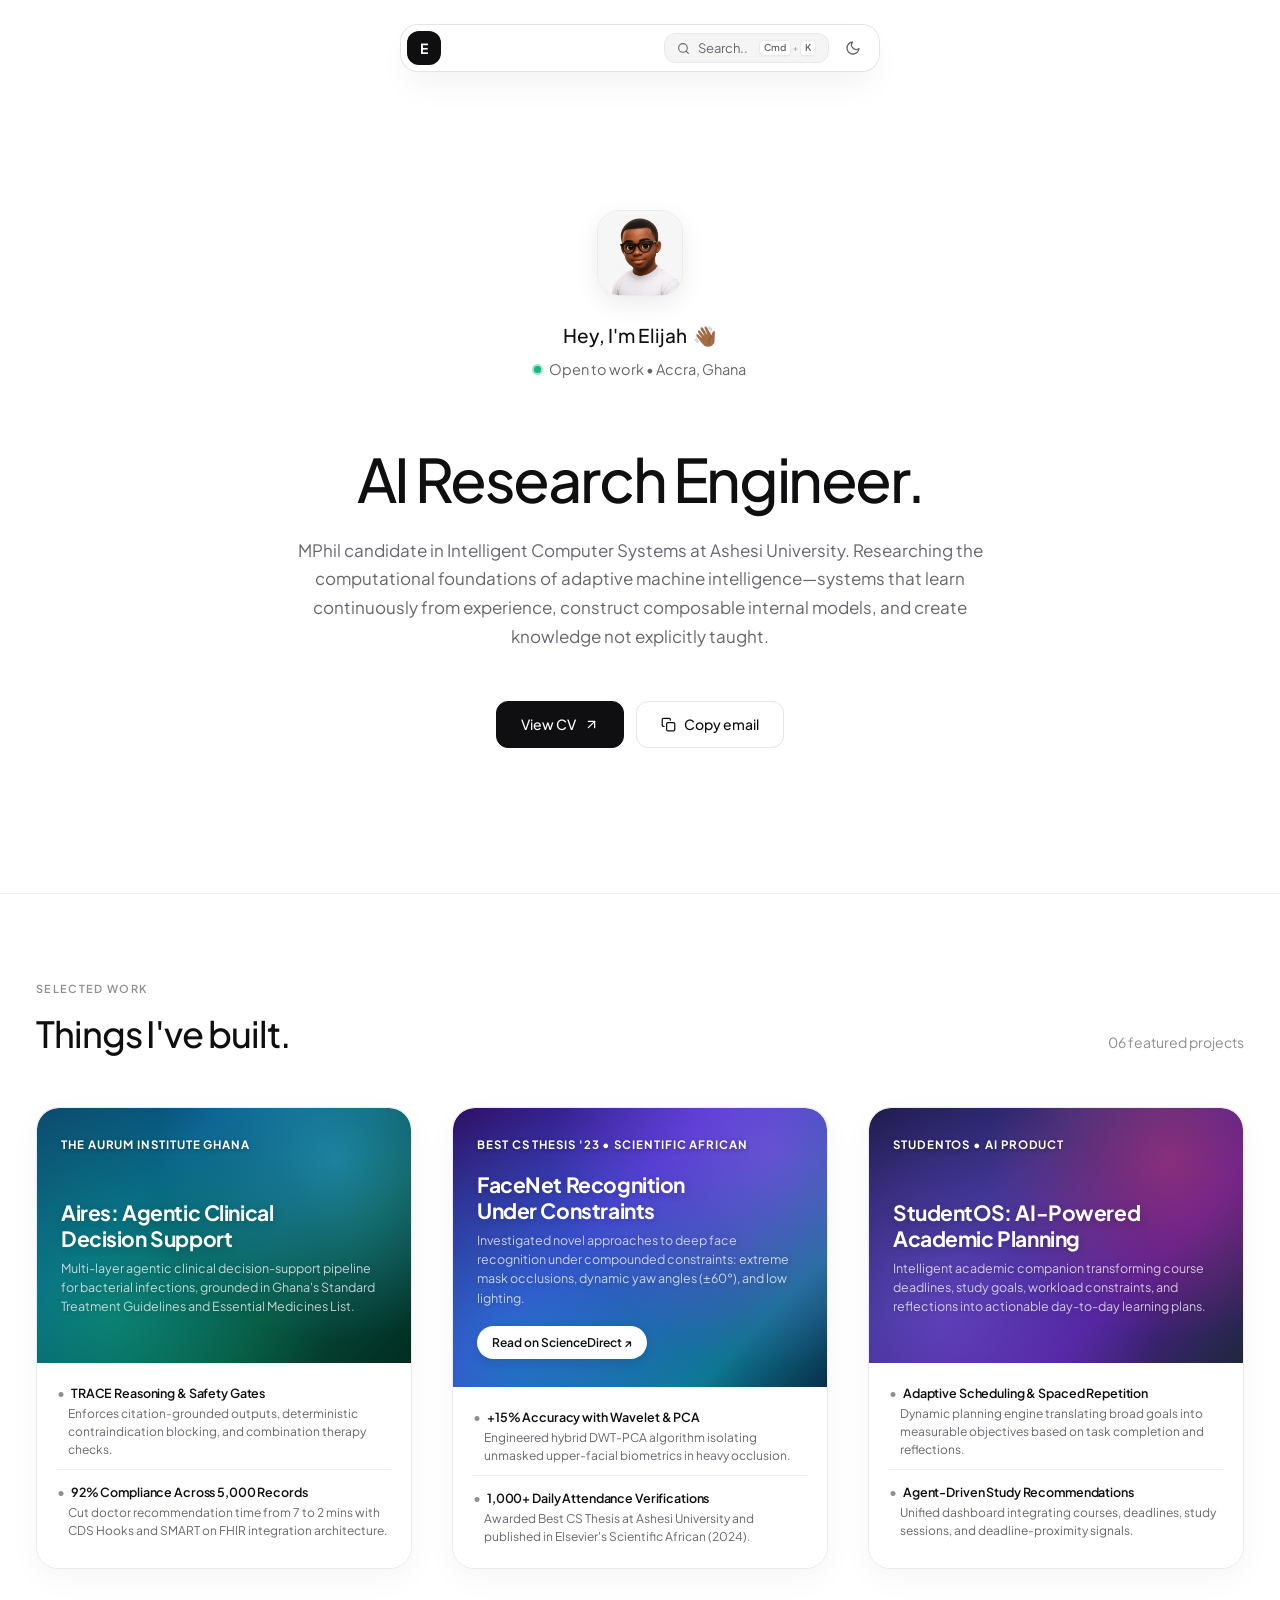
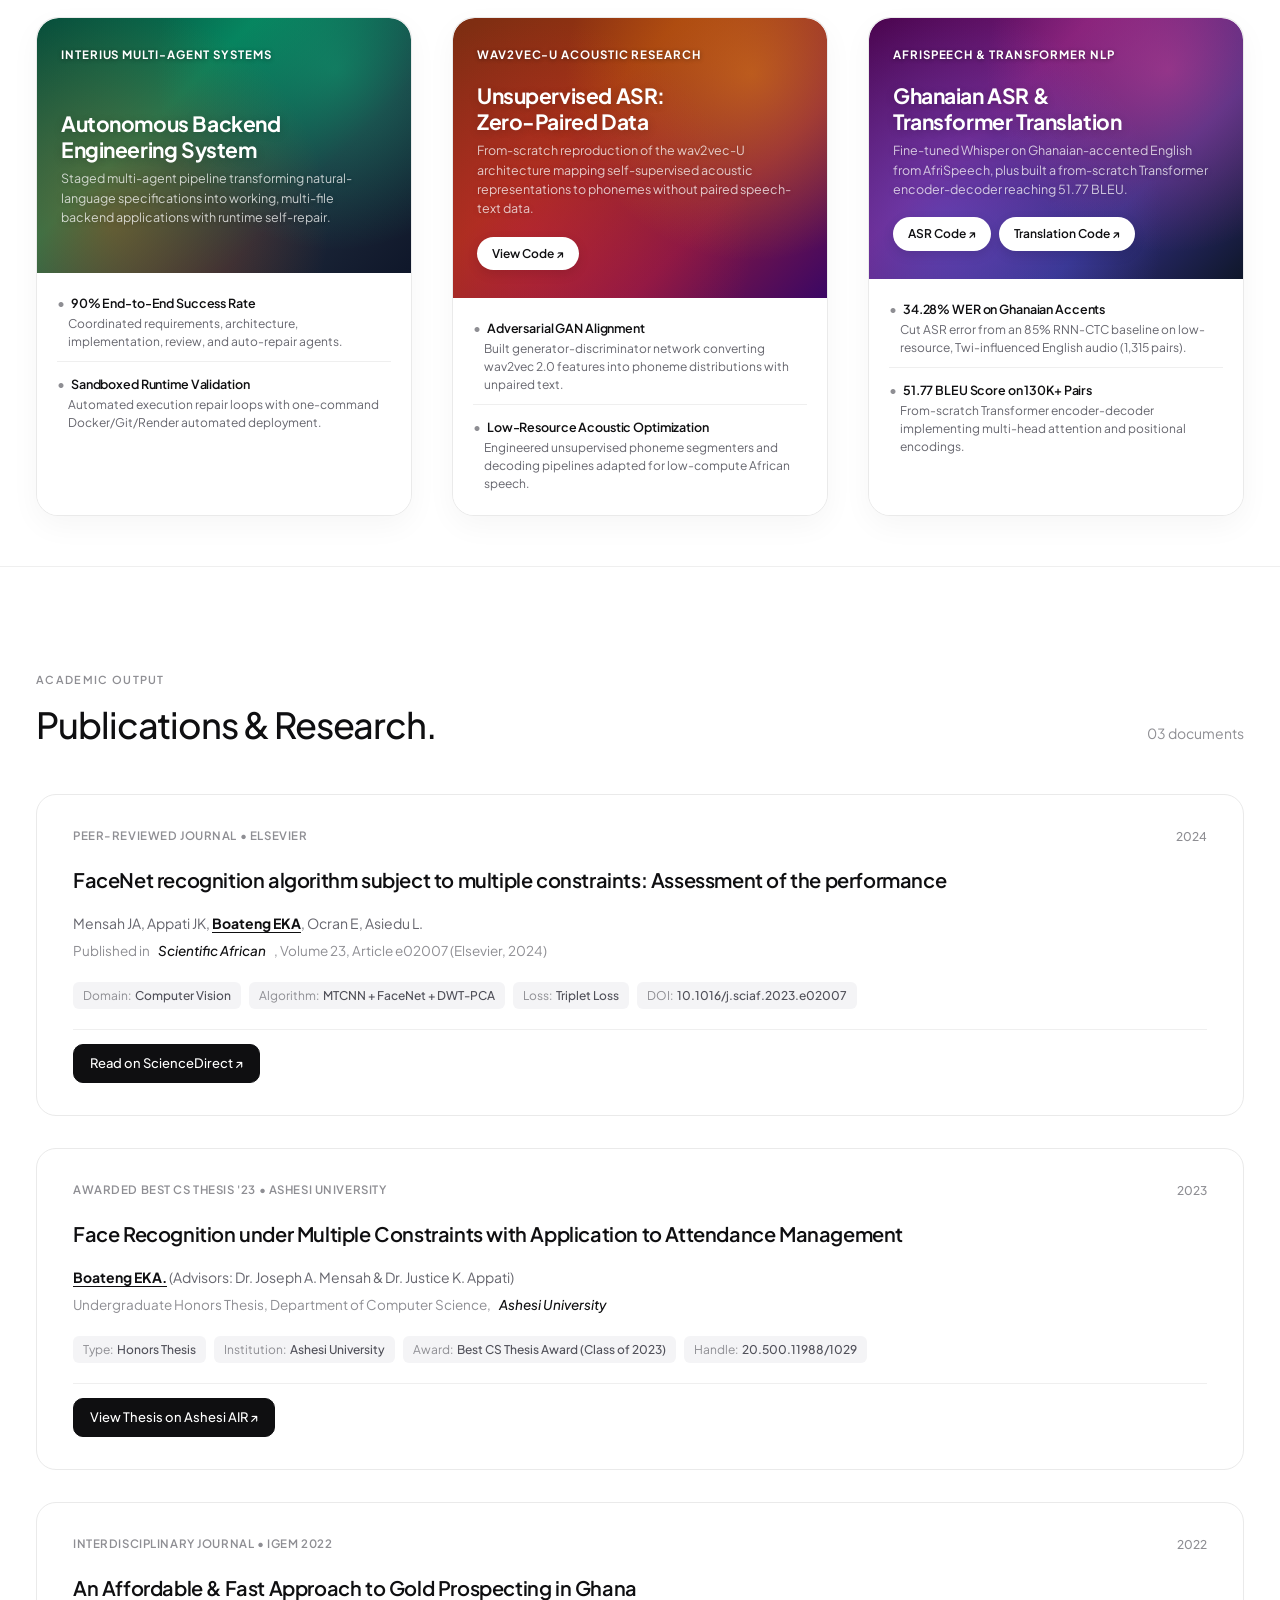
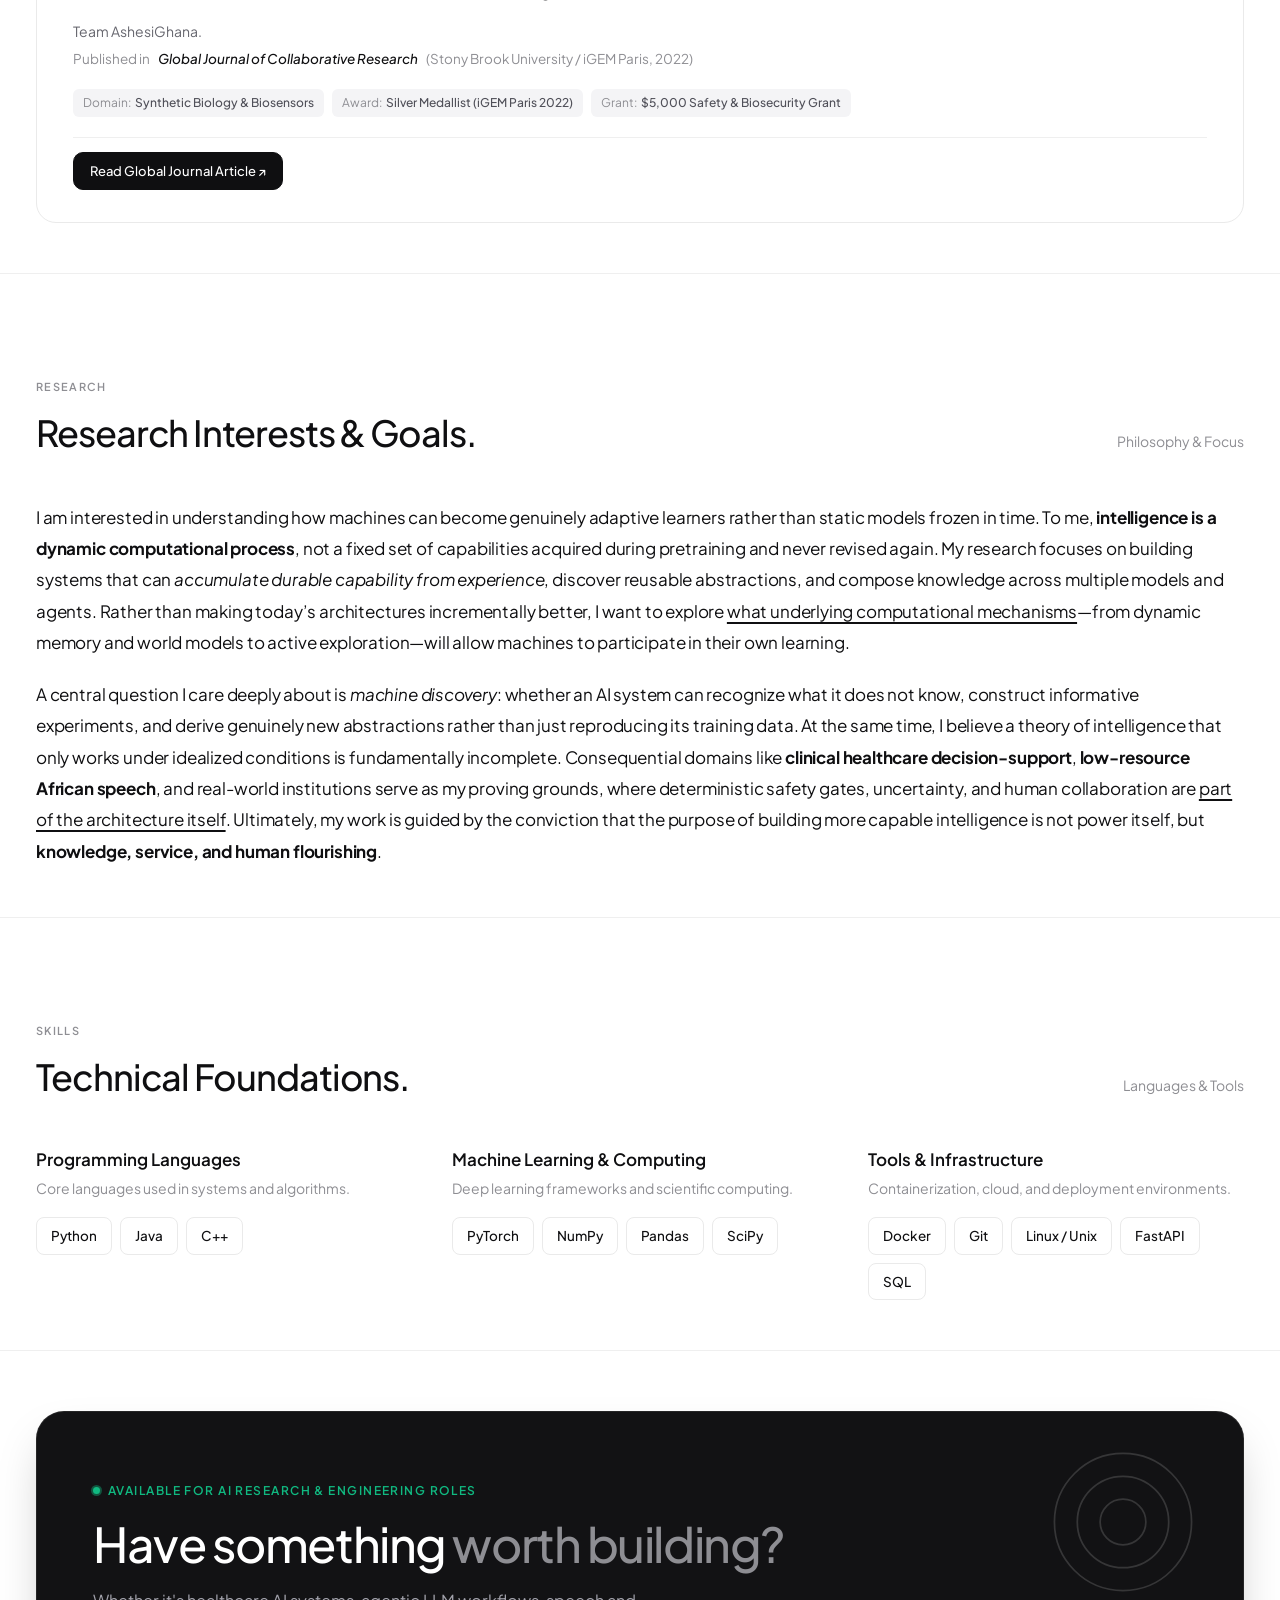
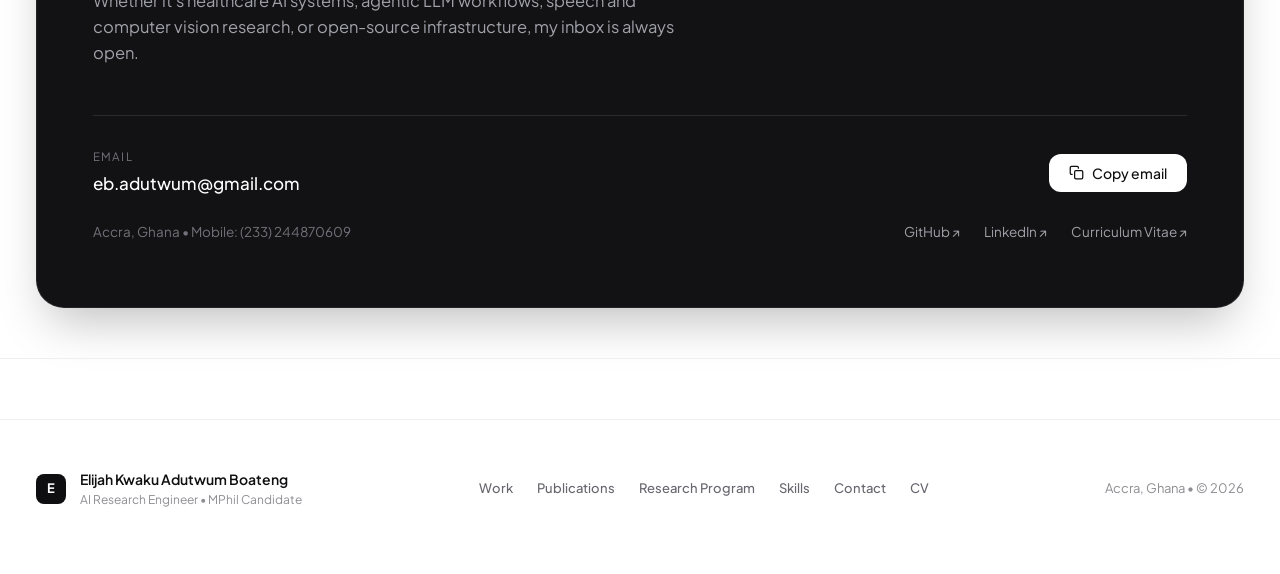
==== commit c04d4e10: "Update research section heading to Research Interests & Goals." ====
--- a/index.html
+++ b/index.html
@@ -429,12 +429,12 @@
     <!-- Full Width Divider -->
     <hr class="full-divider">
 
-    <!-- Research Section (Plain, Human-Sounding Synthesis) -->
+    <!-- Research Interests & Goals Section -->
     <section class="section" id="research">
       <div class="section-header" style="border-top: none; padding-top: 24px;">
         <div class="section-tagline">Research</div>
         <div class="section-title-row">
-          <h2 class="section-title">Research.</h2>
+          <h2 class="section-title">Research Interests & Goals.</h2>
           <div class="section-meta">Philosophy & Focus</div>
         </div>
       </div>
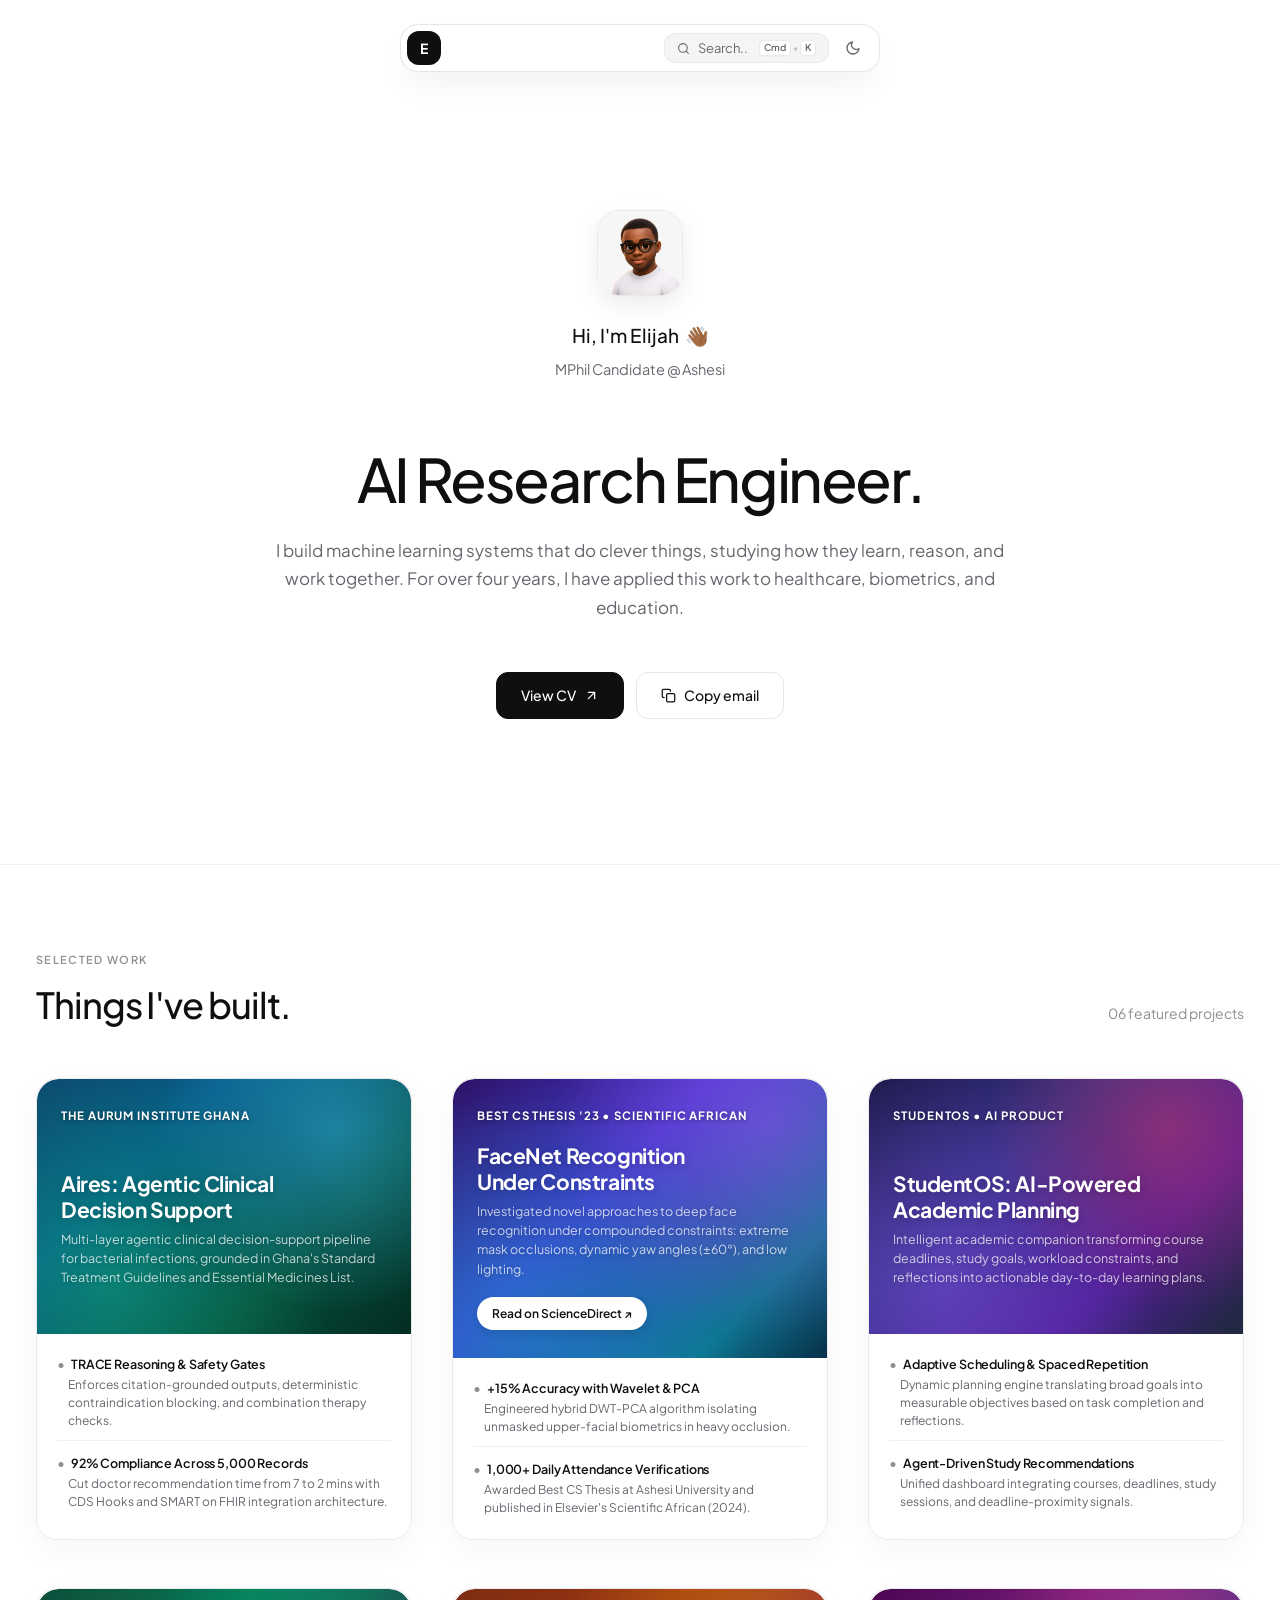
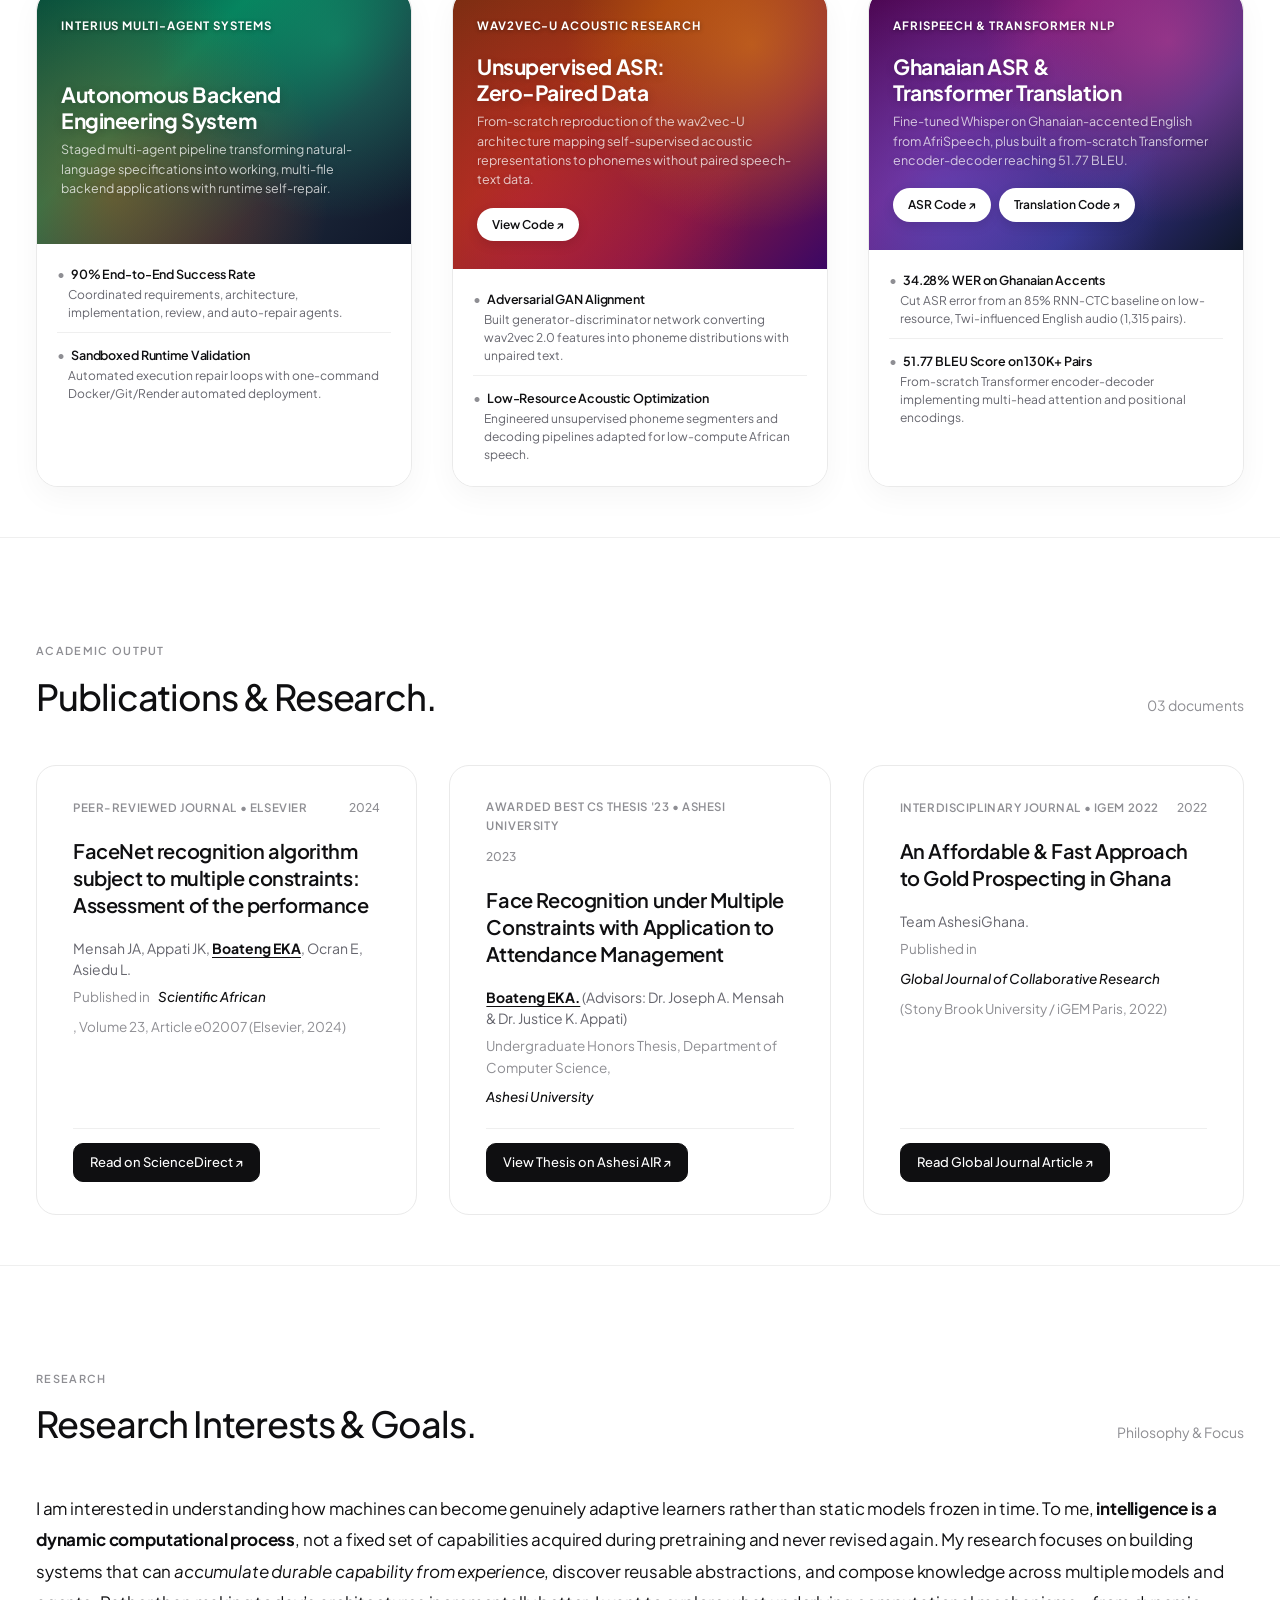
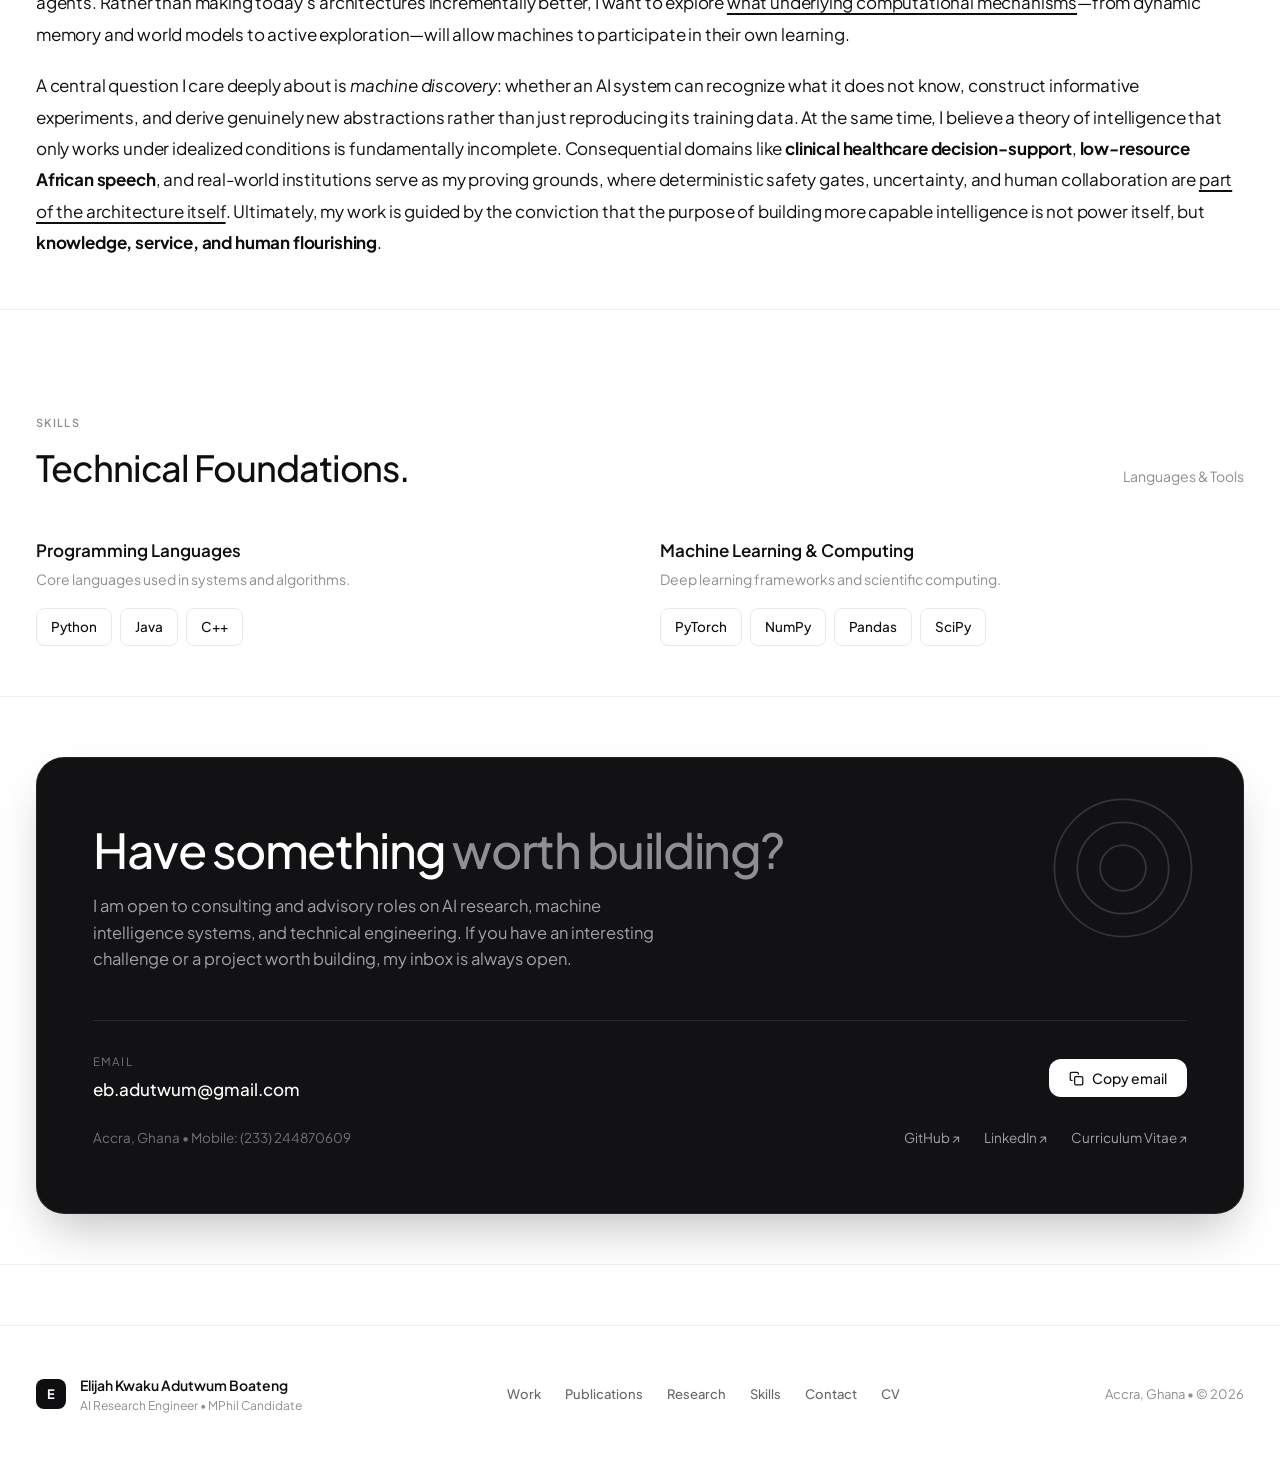
==== commit da242017: "Remove blog references, refine publications layout, and update skills columns" ====
--- a/index.html
+++ b/index.html
@@ -1,12 +1,19 @@
 <!DOCTYPE html>
 <html lang="en" data-theme="light">
+
 <head>
   <meta charset="UTF-8">
   <meta name="viewport" content="width=device-width, initial-scale=1.0">
-  <title>Elijah Boateng — AI Research Engineer</title>
-  <meta name="description" content="AI research engineer researching the computational foundations of adaptive machine intelligence, multi-agent composition, continuous learning, and reliable healthcare systems.">
+  <title>Elijah Boateng · AI Research Engineer</title>
+  <meta name="description"
+    content="AI research engineer researching the computational foundations of adaptive machine intelligence, multi-agent composition, continuous learning, and reliable healthcare systems.">
   <link rel="stylesheet" href="style.css">
+  <link rel="icon" type="image/png" sizes="32x32" href="favicon-32x32.png">
+  <link rel="icon" type="image/png" sizes="16x16" href="favicon.png">
+  <link rel="apple-touch-icon" sizes="180x180" href="apple-touch-icon.png">
+  <link rel="shortcut icon" href="favicon.ico">
 </head>
+
 <body>
   <a class="skip-link" href="#content">Skip to content</a>
 
@@ -18,7 +25,8 @@
       <div class="nav-pill-actions">
         <button class="nav-search-btn" id="open-palette-btn" aria-label="Search portfolio">
           <span class="nav-search-left">
-            <svg xmlns="http://www.w3.org/2000/svg" viewBox="0 0 24 24" fill="none" stroke="currentColor" stroke-width="2" stroke-linecap="round" stroke-linejoin="round">
+            <svg xmlns="http://www.w3.org/2000/svg" viewBox="0 0 24 24" fill="none" stroke="currentColor"
+              stroke-width="2" stroke-linecap="round" stroke-linejoin="round">
               <circle cx="11" cy="11" r="8"></circle>
               <line x1="21" y1="21" x2="16.65" y2="16.65"></line>
             </svg>
@@ -31,10 +39,12 @@
           </span>
         </button>
         <button class="nav-theme-btn" id="theme-toggle-btn" aria-label="Toggle theme">
-          <svg id="theme-icon-moon" xmlns="http://www.w3.org/2000/svg" viewBox="0 0 24 24" fill="none" stroke="currentColor" stroke-width="2" stroke-linecap="round" stroke-linejoin="round">
+          <svg id="theme-icon-moon" xmlns="http://www.w3.org/2000/svg" viewBox="0 0 24 24" fill="none"
+            stroke="currentColor" stroke-width="2" stroke-linecap="round" stroke-linejoin="round">
             <path d="M21 12.79A9 9 0 1 1 11.21 3 7 7 0 0 0 21 12.79z"></path>
           </svg>
-          <svg id="theme-icon-sun" style="display: none;" xmlns="http://www.w3.org/2000/svg" viewBox="0 0 24 24" fill="none" stroke="currentColor" stroke-width="2" stroke-linecap="round" stroke-linejoin="round">
+          <svg id="theme-icon-sun" style="display: none;" xmlns="http://www.w3.org/2000/svg" viewBox="0 0 24 24"
+            fill="none" stroke="currentColor" stroke-width="2" stroke-linecap="round" stroke-linejoin="round">
             <circle cx="12" cy="12" r="5"></circle>
             <line x1="12" y1="1" x2="12" y2="3"></line>
             <line x1="12" y1="21" x2="12" y2="23"></line>
@@ -56,31 +66,33 @@
       <div class="hero-avatar-wrap">
         <img src="elijah.png" alt="Elijah Boateng portrait" class="hero-avatar">
       </div>
-      
+
       <div class="hero-greeting">
-        Hey, I'm Elijah <span>👋🏾</span>
-      </div>
-      
+        Hi, I'm Elijah <span>👋🏾</span>
+      </div>
+
       <div class="hero-status">
-        <span class="status-dot"></span>
-        <span>Open to work • Accra, Ghana</span>
+        MPhil Candidate @ Ashesi
       </div>
 
       <h1 class="hero-title">AI Research Engineer.</h1>
 
       <p class="hero-desc">
-        MPhil candidate in Intelligent Computer Systems at Ashesi University. Researching the computational foundations of adaptive machine intelligence—systems that learn continuously from experience, construct composable internal models, and create knowledge not explicitly taught.
+        I build machine learning systems that do clever things, studying how they learn, reason, and work together.
+        For over four years, I have applied this work to healthcare, biometrics, and education.
       </p>
       <div class="button-group">
         <a href="cv.html" class="btn btn-primary">
           <span>View CV</span>
-          <svg xmlns="http://www.w3.org/2000/svg" viewBox="0 0 24 24" fill="none" stroke="currentColor" stroke-width="2" stroke-linecap="round" stroke-linejoin="round">
+          <svg xmlns="http://www.w3.org/2000/svg" viewBox="0 0 24 24" fill="none" stroke="currentColor" stroke-width="2"
+            stroke-linecap="round" stroke-linejoin="round">
             <line x1="7" y1="17" x2="17" y2="7"></line>
             <polyline points="7 7 17 7 17 17"></polyline>
           </svg>
         </a>
         <button class="btn btn-secondary copy-email-trigger">
-          <svg xmlns="http://www.w3.org/2000/svg" viewBox="0 0 24 24" fill="none" stroke="currentColor" stroke-width="2" stroke-linecap="round" stroke-linejoin="round">
+          <svg xmlns="http://www.w3.org/2000/svg" viewBox="0 0 24 24" fill="none" stroke="currentColor" stroke-width="2"
+            stroke-linecap="round" stroke-linejoin="round">
             <rect x="9" y="9" width="13" height="13" rx="2" ry="2"></rect>
             <path d="M5 15H4a2 2 0 0 1-2-2V4a2 2 0 0 1 2-2h9a2 2 0 0 1 2 2v1"></path>
           </svg>
@@ -115,7 +127,8 @@
             <div class="tessel-banner-mid">
               <h3 class="tessel-headline">Aires: Agentic Clinical<br>Decision Support</h3>
               <p class="tessel-subtext">
-                Multi-layer agentic clinical decision-support pipeline for bacterial infections, grounded in Ghana's Standard Treatment Guidelines and Essential Medicines List.
+                Multi-layer agentic clinical decision-support pipeline for bacterial infections, grounded in Ghana's
+                Standard Treatment Guidelines and Essential Medicines List.
               </p>
             </div>
           </div>
@@ -123,12 +136,14 @@
           <div class="tessel-contributions">
             <div class="contrib-item">
               <div class="contrib-title">TRACE Reasoning & Safety Gates</div>
-              <div class="contrib-desc">Enforces citation-grounded outputs, deterministic contraindication blocking, and combination therapy checks.</div>
+              <div class="contrib-desc">Enforces citation-grounded outputs, deterministic contraindication blocking, and
+                combination therapy checks.</div>
             </div>
 
             <div class="contrib-item">
               <div class="contrib-title">92% Compliance Across 5,000 Records</div>
-              <div class="contrib-desc">Cut doctor recommendation time from 7 to 2 mins with CDS Hooks and SMART on FHIR integration architecture.</div>
+              <div class="contrib-desc">Cut doctor recommendation time from 7 to 2 mins with CDS Hooks and SMART on FHIR
+                integration architecture.</div>
             </div>
           </div>
         </div>
@@ -143,12 +158,14 @@
             <div class="tessel-banner-mid">
               <h3 class="tessel-headline">FaceNet Recognition<br>Under Constraints</h3>
               <p class="tessel-subtext">
-                Investigated novel approaches to deep face recognition under compounded constraints: extreme mask occlusions, dynamic yaw angles (±60°), and low lighting.
+                Investigated novel approaches to deep face recognition under compounded constraints: extreme mask
+                occlusions, dynamic yaw angles (±60°), and low lighting.
               </p>
             </div>
 
             <div class="tessel-banner-bottom">
-              <a href="https://www.sciencedirect.com/science/article/pii/S2468227623004611" target="_blank" rel="noopener noreferrer" class="tessel-action-btn">
+              <a href="https://www.sciencedirect.com/science/article/pii/S2468227623004611" target="_blank"
+                rel="noopener noreferrer" class="tessel-action-btn">
                 <span>Read on ScienceDirect ↗</span>
               </a>
             </div>
@@ -157,12 +174,14 @@
           <div class="tessel-contributions">
             <div class="contrib-item">
               <div class="contrib-title">+15% Accuracy with Wavelet & PCA</div>
-              <div class="contrib-desc">Engineered hybrid DWT-PCA algorithm isolating unmasked upper-facial biometrics in heavy occlusion.</div>
+              <div class="contrib-desc">Engineered hybrid DWT-PCA algorithm isolating unmasked upper-facial biometrics
+                in heavy occlusion.</div>
             </div>
 
             <div class="contrib-item">
               <div class="contrib-title">1,000+ Daily Attendance Verifications</div>
-              <div class="contrib-desc">Awarded Best CS Thesis at Ashesi University and published in Elsevier's Scientific African (2024).</div>
+              <div class="contrib-desc">Awarded Best CS Thesis at Ashesi University and published in Elsevier's
+                Scientific African (2024).</div>
             </div>
           </div>
         </div>
@@ -177,7 +196,8 @@
             <div class="tessel-banner-mid">
               <h3 class="tessel-headline">StudentOS: AI-Powered<br>Academic Planning</h3>
               <p class="tessel-subtext">
-                Intelligent academic companion transforming course deadlines, study goals, workload constraints, and reflections into actionable day-to-day learning plans.
+                Intelligent academic companion transforming course deadlines, study goals, workload constraints, and
+                reflections into actionable day-to-day learning plans.
               </p>
             </div>
           </div>
@@ -185,12 +205,14 @@
           <div class="tessel-contributions">
             <div class="contrib-item">
               <div class="contrib-title">Adaptive Scheduling & Spaced Repetition</div>
-              <div class="contrib-desc">Dynamic planning engine translating broad goals into measurable objectives based on task completion and reflections.</div>
+              <div class="contrib-desc">Dynamic planning engine translating broad goals into measurable objectives based
+                on task completion and reflections.</div>
             </div>
 
             <div class="contrib-item">
               <div class="contrib-title">Agent-Driven Study Recommendations</div>
-              <div class="contrib-desc">Unified dashboard integrating courses, deadlines, study sessions, and deadline-proximity signals.</div>
+              <div class="contrib-desc">Unified dashboard integrating courses, deadlines, study sessions, and
+                deadline-proximity signals.</div>
             </div>
           </div>
         </div>
@@ -205,7 +227,8 @@
             <div class="tessel-banner-mid">
               <h3 class="tessel-headline">Autonomous Backend<br>Engineering System</h3>
               <p class="tessel-subtext">
-                Staged multi-agent pipeline transforming natural-language specifications into working, multi-file backend applications with runtime self-repair.
+                Staged multi-agent pipeline transforming natural-language specifications into working, multi-file
+                backend applications with runtime self-repair.
               </p>
             </div>
           </div>
@@ -213,12 +236,14 @@
           <div class="tessel-contributions">
             <div class="contrib-item">
               <div class="contrib-title">90% End-to-End Success Rate</div>
-              <div class="contrib-desc">Coordinated requirements, architecture, implementation, review, and auto-repair agents.</div>
+              <div class="contrib-desc">Coordinated requirements, architecture, implementation, review, and auto-repair
+                agents.</div>
             </div>
 
             <div class="contrib-item">
               <div class="contrib-title">Sandboxed Runtime Validation</div>
-              <div class="contrib-desc">Automated execution repair loops with one-command Docker/Git/Render automated deployment.</div>
+              <div class="contrib-desc">Automated execution repair loops with one-command Docker/Git/Render automated
+                deployment.</div>
             </div>
           </div>
         </div>
@@ -233,12 +258,14 @@
             <div class="tessel-banner-mid">
               <h3 class="tessel-headline">Unsupervised ASR:<br>Zero-Paired Data</h3>
               <p class="tessel-subtext">
-                From-scratch reproduction of the wav2vec-U architecture mapping self-supervised acoustic representations to phonemes without paired speech-text data.
+                From-scratch reproduction of the wav2vec-U architecture mapping self-supervised acoustic representations
+                to phonemes without paired speech-text data.
               </p>
             </div>
 
             <div class="tessel-banner-bottom">
-              <a href="https://github.com/eb-adutwum/wav2vec_unsupervised/tree/prosit3-me" target="_blank" rel="noopener noreferrer" class="tessel-action-btn">
+              <a href="https://github.com/eb-adutwum/wav2vec_unsupervised/tree/prosit3-me" target="_blank"
+                rel="noopener noreferrer" class="tessel-action-btn">
                 <span>View Code ↗</span>
               </a>
             </div>
@@ -247,12 +274,14 @@
           <div class="tessel-contributions">
             <div class="contrib-item">
               <div class="contrib-title">Adversarial GAN Alignment</div>
-              <div class="contrib-desc">Built generator-discriminator network converting wav2vec 2.0 features into phoneme distributions with unpaired text.</div>
+              <div class="contrib-desc">Built generator-discriminator network converting wav2vec 2.0 features into
+                phoneme distributions with unpaired text.</div>
             </div>
 
             <div class="contrib-item">
               <div class="contrib-title">Low-Resource Acoustic Optimization</div>
-              <div class="contrib-desc">Engineered unsupervised phoneme segmenters and decoding pipelines adapted for low-compute African speech.</div>
+              <div class="contrib-desc">Engineered unsupervised phoneme segmenters and decoding pipelines adapted for
+                low-compute African speech.</div>
             </div>
           </div>
         </div>
@@ -267,15 +296,18 @@
             <div class="tessel-banner-mid">
               <h3 class="tessel-headline">Ghanaian ASR &<br>Transformer Translation</h3>
               <p class="tessel-subtext">
-                Fine-tuned Whisper on Ghanaian-accented English from AfriSpeech, plus built a from-scratch Transformer encoder-decoder reaching 51.77 BLEU.
+                Fine-tuned Whisper on Ghanaian-accented English from AfriSpeech, plus built a from-scratch Transformer
+                encoder-decoder reaching 51.77 BLEU.
               </p>
             </div>
 
             <div class="tessel-banner-bottom" style="display: flex; gap: 8px; flex-wrap: wrap;">
-              <a href="https://github.com/eb-adutwum/deep-learning-asr-pr-3/blob/main/AfriSpeech_Transformer_ASR.ipynb" target="_blank" rel="noopener noreferrer" class="tessel-action-btn">
+              <a href="https://github.com/eb-adutwum/deep-learning-asr-pr-3/blob/main/AfriSpeech_Transformer_ASR.ipynb"
+                target="_blank" rel="noopener noreferrer" class="tessel-action-btn">
                 <span>ASR Code ↗</span>
               </a>
-              <a href="http://github.com/eb-adutwum/deep-learning-asr-pr-3/blob/main/Machine_Translation_Transformer.ipynb" target="_blank" rel="noopener noreferrer" class="tessel-action-btn">
+              <a href="http://github.com/eb-adutwum/deep-learning-asr-pr-3/blob/main/Machine_Translation_Transformer.ipynb"
+                target="_blank" rel="noopener noreferrer" class="tessel-action-btn">
                 <span>Translation Code ↗</span>
               </a>
             </div>
@@ -284,12 +316,14 @@
           <div class="tessel-contributions">
             <div class="contrib-item">
               <div class="contrib-title">34.28% WER on Ghanaian Accents</div>
-              <div class="contrib-desc">Cut ASR error from an 85% RNN-CTC baseline on low-resource, Twi-influenced English audio (1,315 pairs).</div>
+              <div class="contrib-desc">Cut ASR error from an 85% RNN-CTC baseline on low-resource, Twi-influenced
+                English audio (1,315 pairs).</div>
             </div>
 
             <div class="contrib-item">
               <div class="contrib-title">51.77 BLEU Score on 130K+ Pairs</div>
-              <div class="contrib-desc">From-scratch Transformer encoder-decoder implementing multi-head attention and positional encodings.</div>
+              <div class="contrib-desc">From-scratch Transformer encoder-decoder implementing multi-head attention and
+                positional encodings.</div>
             </div>
           </div>
         </div>
@@ -329,20 +363,17 @@
               Mensah JA, Appati JK, <strong class="pub-author-me">Boateng EKA</strong>, Ocran E, Asiedu L.
             </div>
             <div class="pub-venue">
-              Published in <span class="pub-venue-name">Scientific African</span>, Volume 23, Article e02007 (Elsevier, 2024)
-            </div>
-          </div>
-
-          <div class="pub-tags-row">
-            <span class="pub-tag"><span class="pub-tag-key">Domain:</span> Computer Vision</span>
-            <span class="pub-tag"><span class="pub-tag-key">Algorithm:</span> MTCNN + FaceNet + DWT-PCA</span>
-            <span class="pub-tag"><span class="pub-tag-key">Loss:</span> Triplet Loss</span>
-            <span class="pub-tag"><span class="pub-tag-key">DOI:</span> 10.1016/j.sciaf.2023.e02007</span>
-          </div>
+              Published in <span class="pub-venue-name">Scientific African</span>, Volume 23, Article e02007 (Elsevier,
+              2024)
+            </div>
+          </div>
+
+
 
           <div class="pub-actions-row">
             <div class="pub-links-group">
-              <a href="https://www.sciencedirect.com/science/article/pii/S2468227623004611" target="_blank" rel="noopener noreferrer" class="pub-action-btn primary">
+              <a href="https://www.sciencedirect.com/science/article/pii/S2468227623004611" target="_blank"
+                rel="noopener noreferrer" class="pub-action-btn primary">
                 <span>Read on ScienceDirect ↗</span>
               </a>
             </div>
@@ -364,23 +395,21 @@
 
           <div class="pub-authors-venue">
             <div class="pub-authors">
-              <strong class="pub-author-me">Boateng EKA.</strong> (Advisors: Dr. Joseph A. Mensah & Dr. Justice K. Appati)
+              <strong class="pub-author-me">Boateng EKA.</strong> (Advisors: Dr. Joseph A. Mensah & Dr. Justice K.
+              Appati)
             </div>
             <div class="pub-venue">
-              Undergraduate Honors Thesis, Department of Computer Science, <span class="pub-venue-name">Ashesi University</span>
-            </div>
-          </div>
-
-          <div class="pub-tags-row">
-            <span class="pub-tag"><span class="pub-tag-key">Type:</span> Honors Thesis</span>
-            <span class="pub-tag"><span class="pub-tag-key">Institution:</span> Ashesi University</span>
-            <span class="pub-tag"><span class="pub-tag-key">Award:</span> Best CS Thesis Award (Class of 2023)</span>
-            <span class="pub-tag"><span class="pub-tag-key">Handle:</span> 20.500.11988/1029</span>
-          </div>
+              Undergraduate Honors Thesis, Department of Computer Science, <span class="pub-venue-name">Ashesi
+                University</span>
+            </div>
+          </div>
+
+
 
           <div class="pub-actions-row">
             <div class="pub-links-group">
-              <a href="https://hdl.handle.net/20.500.11988/1029" target="_blank" rel="noopener noreferrer" class="pub-action-btn primary">
+              <a href="https://hdl.handle.net/20.500.11988/1029" target="_blank" rel="noopener noreferrer"
+                class="pub-action-btn primary">
                 <span>View Thesis on Ashesi AIR ↗</span>
               </a>
             </div>
@@ -405,19 +434,17 @@
               Team AshesiGhana.
             </div>
             <div class="pub-venue">
-              Published in <span class="pub-venue-name">Global Journal of Collaborative Research</span> (Stony Brook University / iGEM Paris, 2022)
-            </div>
-          </div>
-
-          <div class="pub-tags-row">
-            <span class="pub-tag"><span class="pub-tag-key">Domain:</span> Synthetic Biology & Biosensors</span>
-            <span class="pub-tag"><span class="pub-tag-key">Award:</span> Silver Medallist (iGEM Paris 2022)</span>
-            <span class="pub-tag"><span class="pub-tag-key">Grant:</span> $5,000 Safety & Biosecurity Grant</span>
-          </div>
+              Published in <span class="pub-venue-name">Global Journal of Collaborative Research</span> (Stony Brook
+              University / iGEM Paris, 2022)
+            </div>
+          </div>
+
+
 
           <div class="pub-actions-row">
             <div class="pub-links-group">
-              <a href="https://2022.igem.wiki/stony-brook/collaborations/global-journal" target="_blank" rel="noopener noreferrer" class="pub-action-btn primary">
+              <a href="https://2022.igem.wiki/stony-brook/collaborations/global-journal" target="_blank"
+                rel="noopener noreferrer" class="pub-action-btn primary">
                 <span>Read Global Journal Article ↗</span>
               </a>
             </div>
@@ -441,10 +468,23 @@
 
       <div class="research-statement">
         <p class="research-text">
-          I am interested in understanding how machines can become genuinely adaptive learners rather than static models frozen in time. To me, <strong>intelligence is a dynamic computational process</strong>, not a fixed set of capabilities acquired during pretraining and never revised again. My research focuses on building systems that can <em>accumulate durable capability from experience</em>, discover reusable abstractions, and compose knowledge across multiple models and agents. Rather than making today’s architectures incrementally better, I want to explore <u>what underlying computational mechanisms</u>—from dynamic memory and world models to active exploration—will allow machines to participate in their own learning.
+          I am interested in understanding how machines can become genuinely adaptive learners rather than static models
+          frozen in time. To me, <strong>intelligence is a dynamic computational process</strong>, not a fixed set of
+          capabilities acquired during pretraining and never revised again. My research focuses on building systems that
+          can <em>accumulate durable capability from experience</em>, discover reusable abstractions, and compose
+          knowledge across multiple models and agents. Rather than making today’s architectures incrementally better, I
+          want to explore <u>what underlying computational mechanisms</u>—from dynamic memory and world models to active
+          exploration—will allow machines to participate in their own learning.
         </p>
         <p class="research-text">
-          A central question I care deeply about is <em>machine discovery</em>: whether an AI system can recognize what it does not know, construct informative experiments, and derive genuinely new abstractions rather than just reproducing its training data. At the same time, I believe a theory of intelligence that only works under idealized conditions is fundamentally incomplete. Consequential domains like <strong>clinical healthcare decision-support</strong>, <strong>low-resource African speech</strong>, and real-world institutions serve as my proving grounds, where deterministic safety gates, uncertainty, and human collaboration are <u>part of the architecture itself</u>. Ultimately, my work is guided by the conviction that the purpose of building more capable intelligence is not power itself, but <strong>knowledge, service, and human flourishing</strong>.
+          A central question I care deeply about is <em>machine discovery</em>: whether an AI system can recognize what
+          it does not know, construct informative experiments, and derive genuinely new abstractions rather than just
+          reproducing its training data. At the same time, I believe a theory of intelligence that only works under
+          idealized conditions is fundamentally incomplete. Consequential domains like <strong>clinical healthcare
+            decision-support</strong>, <strong>low-resource African speech</strong>, and real-world institutions serve
+          as my proving grounds, where deterministic safety gates, uncertainty, and human collaboration are <u>part of
+            the architecture itself</u>. Ultimately, my work is guided by the conviction that the purpose of building
+          more capable intelligence is not power itself, but <strong>knowledge, service, and human flourishing</strong>.
         </p>
       </div>
     </section>
@@ -483,18 +523,6 @@
             <span class="skill-tag">SciPy</span>
           </div>
         </div>
-
-        <div>
-          <div class="skill-col-title">Tools & Infrastructure</div>
-          <div class="skill-col-desc">Containerization, cloud, and deployment environments.</div>
-          <div class="skill-tags">
-            <span class="skill-tag">Docker</span>
-            <span class="skill-tag">Git</span>
-            <span class="skill-tag">Linux / Unix</span>
-            <span class="skill-tag">FastAPI</span>
-            <span class="skill-tag">SQL</span>
-          </div>
-        </div>
       </div>
     </section>
 
@@ -510,17 +538,12 @@
           <circle cx="70" cy="70" r="60" />
         </svg>
 
-        <div class="contact-status">
-          <span class="status-dot" style="background: #10B981;"></span>
-          Available for AI Research & Engineering Roles
-        </div>
-
         <h2 class="contact-card-title">
           Have something <span>worth building?</span>
         </h2>
 
         <p class="contact-card-desc">
-          Whether it's healthcare AI systems, agentic LLM workflows, speech and computer vision research, or open-source infrastructure, my inbox is always open.
+          I am open to consulting and advisory roles on AI research, machine intelligence systems, and technical engineering. If you have an interesting challenge or a project worth building, my inbox is always open.
         </p>
 
         <div class="contact-action-row">
@@ -529,7 +552,8 @@
             <div class="contact-email-val">eb.adutwum@gmail.com</div>
           </div>
           <button class="btn-contact-copy copy-email-trigger">
-            <svg xmlns="http://www.w3.org/2000/svg" width="16" height="16" viewBox="0 0 24 24" fill="none" stroke="currentColor" stroke-width="2" stroke-linecap="round" stroke-linejoin="round">
+            <svg xmlns="http://www.w3.org/2000/svg" width="16" height="16" viewBox="0 0 24 24" fill="none"
+              stroke="currentColor" stroke-width="2" stroke-linecap="round" stroke-linejoin="round">
               <rect x="9" y="9" width="13" height="13" rx="2" ry="2"></rect>
               <path d="M5 15H4a2 2 0 0 1-2-2V4a2 2 0 0 1 2-2h9a2 2 0 0 1 2 2v1"></path>
             </svg>
@@ -567,7 +591,7 @@
         <nav class="footer-nav">
           <a href="#work">Work</a>
           <a href="#publications">Publications</a>
-          <a href="#research">Research Program</a>
+          <a href="#research">Research</a>
           <a href="#skills">Skills</a>
           <a href="#contact">Contact</a>
           <a href="cv.html">CV</a>
@@ -584,20 +608,24 @@
   <div class="modal-overlay" id="palette-modal" aria-hidden="true">
     <div class="palette-modal">
       <div class="palette-search-row">
-        <svg xmlns="http://www.w3.org/2000/svg" viewBox="0 0 24 24" fill="none" stroke="currentColor" stroke-width="2" stroke-linecap="round" stroke-linejoin="round">
+        <svg xmlns="http://www.w3.org/2000/svg" viewBox="0 0 24 24" fill="none" stroke="currentColor" stroke-width="2"
+          stroke-linecap="round" stroke-linejoin="round">
           <circle cx="11" cy="11" r="8"></circle>
           <line x1="21" y1="21" x2="16.65" y2="16.65"></line>
         </svg>
-        <input type="text" class="palette-input" id="palette-search-input" placeholder="Search projects, research, philosophy, skills..." autocomplete="off">
+        <input type="text" class="palette-input" id="palette-search-input"
+          placeholder="Search projects, research, philosophy, skills..." autocomplete="off">
         <button class="palette-close-btn" id="close-palette-btn" aria-label="Close search">✕</button>
       </div>
-      
+
       <div class="palette-list" id="palette-items-list">
         <!-- Rendered dynamically by full-text search index -->
       </div>
 
       <div class="palette-footer">
-        <span>Press <kbd style="font-family:inherit;background:var(--card-bg);padding:2px 4px;border:1px solid var(--card-border);border-radius:4px;">ESC</kbd> to close</span>
+        <span>Press <kbd
+            style="font-family:inherit;background:var(--card-bg);padding:2px 4px;border:1px solid var(--card-border);border-radius:4px;">ESC</kbd>
+          to close</span>
         <span class="kbd-wrap">
           <kbd class="key-cap">Cmd</kbd>
           <span class="key-plus">+</span>
@@ -720,11 +748,11 @@
       paletteList.innerHTML = '';
       const clean = query.toLowerCase().trim();
 
-      const matches = clean === '' 
-        ? searchDatabase.slice(0, 6) 
+      const matches = clean === ''
+        ? searchDatabase.slice(0, 6)
         : searchDatabase.filter(item => {
-            return item.title.toLowerCase().includes(clean) || item.desc.toLowerCase().includes(clean) || item.tag.toLowerCase().includes(clean);
-          });
+          return item.title.toLowerCase().includes(clean) || item.desc.toLowerCase().includes(clean) || item.tag.toLowerCase().includes(clean);
+        });
 
       if (matches.length === 0) {
         paletteList.innerHTML = `
@@ -767,7 +795,7 @@
           }
           e.preventDefault();
           closeModal();
-          
+
           if (item.selector) {
             const targetEl = document.querySelector(item.selector)?.closest('.tessel-card') || document.querySelector(item.selector);
             if (targetEl) {
@@ -795,7 +823,7 @@
     }
 
     function escapeHTML(str) {
-      return str.replace(/[&<>'"]/g, 
+      return str.replace(/[&<>'"]/g,
         tag => ({ '&': '&amp;', '<': '&lt;', '>': '&gt;', "'": '&#39;', '"': '&quot;' }[tag] || tag)
       );
     }
@@ -840,4 +868,5 @@
     });
   </script>
 </body>
-</html>
+
+</html>
--- a/style.css
+++ b/style.css
@@ -318,6 +318,22 @@
   background: var(--tag-bg);
 }
 
+.nav-blog-link {
+  font-size: 13.5px;
+  font-weight: 500;
+  color: var(--text-secondary);
+  text-decoration: none;
+  padding: 6px 12px;
+  border-radius: 10px;
+  transition: all 0.15s ease;
+  flex-shrink: 0;
+}
+
+.nav-blog-link:hover {
+  color: var(--text-primary);
+  background: var(--tag-bg);
+}
+
 .nav-theme-btn svg {
   width: 16px;
   height: 16px;
@@ -834,10 +850,25 @@
    PUBLICATIONS & ACADEMIC PAPERS
    ========================================================================== */
 .pub-list {
-  display: flex;
-  flex-direction: column;
+  display: grid;
+  grid-template-columns: repeat(3, 1fr);
   gap: 32px;
   width: 100%;
+}
+
+@media (max-width: 1200px) and (min-width: 769px) {
+  .pub-list {
+    grid-template-columns: repeat(2, 1fr);
+  }
+  .pub-card:last-child:nth-child(odd) {
+    grid-column: span 2;
+  }
+}
+
+@media (max-width: 768px) {
+  .pub-list {
+    grid-template-columns: 1fr;
+  }
 }
 
 .pub-card {
@@ -996,6 +1027,7 @@
   gap: 14px;
   padding-top: 14px;
   border-top: 1px solid var(--line);
+  margin-top: auto;
 }
 
 .pub-links-group {
@@ -1275,7 +1307,7 @@
 /* Skills Section */
 .skills-columns {
   display: grid;
-  grid-template-columns: 1fr 1fr 1fr;
+  grid-template-columns: 1fr 1fr;
   gap: 40px;
   width: 100%;
 }
@@ -1782,3 +1814,208 @@
     align-items: flex-start;
   }
 }
+
+/* ==========================================================================
+   BLOG POST & WRITING PAGES STYLING (Premium Reading Experience)
+   ========================================================================== */
+.writing-container {
+  max-width: 740px;
+  margin: 0 auto;
+  padding: 140px 24px 80px;
+}
+
+.writing-header {
+  margin-bottom: 48px;
+}
+
+.writing-meta {
+  font-size: 13.5px;
+  color: var(--text-muted);
+  font-weight: 500;
+  text-transform: uppercase;
+  letter-spacing: 0.08em;
+  margin-bottom: 12px;
+}
+
+.writing-title {
+  font-size: 42px;
+  font-weight: 700;
+  line-height: 1.25;
+  color: var(--text-primary);
+  letter-spacing: -0.02em;
+  margin-bottom: 16px;
+}
+
+.writing-subtitle {
+  font-size: 19px;
+  line-height: 1.5;
+  color: var(--text-secondary);
+  margin-bottom: 0;
+}
+
+.writing-content {
+  font-size: 16.5px;
+  line-height: 1.8;
+  color: var(--text-secondary);
+}
+
+.writing-content p {
+  margin-bottom: 24px;
+}
+
+.writing-content h2 {
+  font-size: 26px;
+  font-weight: 600;
+  color: var(--text-primary);
+  margin-top: 48px;
+  margin-bottom: 20px;
+  letter-spacing: -0.01em;
+}
+
+.writing-content h3 {
+  font-size: 20px;
+  font-weight: 600;
+  color: var(--text-primary);
+  margin-top: 36px;
+  margin-bottom: 16px;
+}
+
+.writing-content ul, 
+.writing-content ol {
+  margin-bottom: 24px;
+  padding-left: 24px;
+}
+
+.writing-content li {
+  margin-bottom: 8px;
+}
+
+.writing-content blockquote {
+  border-left: 4px solid var(--btn-primary-bg);
+  padding: 8px 0 8px 24px;
+  margin: 32px 0;
+  font-style: italic;
+  color: var(--text-primary);
+}
+
+.writing-content code {
+  background: var(--tag-bg);
+  color: var(--text-primary);
+  padding: 2px 6px;
+  border-radius: 6px;
+  font-family: ui-monospace, SFMono-Regular, Menlo, Monaco, Consolas, monospace;
+  font-size: 0.9em;
+}
+
+.writing-content pre {
+  background: #111b27;
+  color: #e3eaf2;
+  padding: 20px;
+  border-radius: 12px;
+  overflow-x: auto;
+  margin: 32px 0;
+  border: 1px solid rgba(255, 255, 255, 0.05);
+}
+
+.writing-content pre code {
+  background: transparent;
+  color: inherit;
+  padding: 0;
+  border-radius: 0;
+  font-size: 14px;
+  line-height: 1.6;
+}
+
+/* Math equations spacing */
+.mjx-chtml {
+  margin: 16px 0;
+}
+
+/* ==========================================================================
+   BLOG CARD VIBE (Side-by-side design with soft gradient image)
+   ========================================================================== */
+.blog-list {
+  display: flex;
+  flex-direction: column;
+  gap: 20px;
+  width: 100%;
+}
+
+.blog-card-link {
+  text-decoration: none;
+  color: inherit;
+  display: block;
+}
+
+.blog-card {
+  display: flex;
+  align-items: center;
+  gap: 24px;
+  background: var(--card-bg);
+  border: 1px solid var(--card-border);
+  border-radius: 16px;
+  padding: 16px;
+  transition: all 0.2s ease;
+}
+
+.blog-card:hover {
+  border-color: var(--card-hover-border);
+  box-shadow: 0 12px 30px rgba(0, 0, 0, 0.04);
+  transform: translateY(-2px);
+}
+
+.blog-card-image {
+  width: 120px;
+  height: 120px;
+  border-radius: 12px;
+  background: linear-gradient(135deg, #f472b6 0%, #c084fc 45%, #60a5fa 100%);
+  flex-shrink: 0;
+}
+
+.blog-card-content {
+  display: flex;
+  flex-direction: column;
+  gap: 12px;
+}
+
+.blog-card-title {
+  font-size: 19px;
+  font-weight: 600;
+  line-height: 1.4;
+  color: var(--text-primary);
+  margin: 0;
+  transition: color 0.15s ease;
+}
+
+.blog-card-link:hover .blog-card-title {
+  color: var(--btn-primary-bg);
+}
+
+.blog-card-meta {
+  display: flex;
+  align-items: center;
+  gap: 12px;
+  font-size: 14px;
+  color: var(--text-secondary);
+}
+
+.blog-card-author {
+  font-weight: 600;
+  color: var(--text-primary);
+}
+
+.blog-card-date {
+  color: var(--text-muted);
+}
+
+@media (max-width: 560px) {
+  .blog-card {
+    flex-direction: column;
+    align-items: flex-start;
+    gap: 16px;
+  }
+  .blog-card-image {
+    width: 100%;
+    height: 160px;
+  }
+}
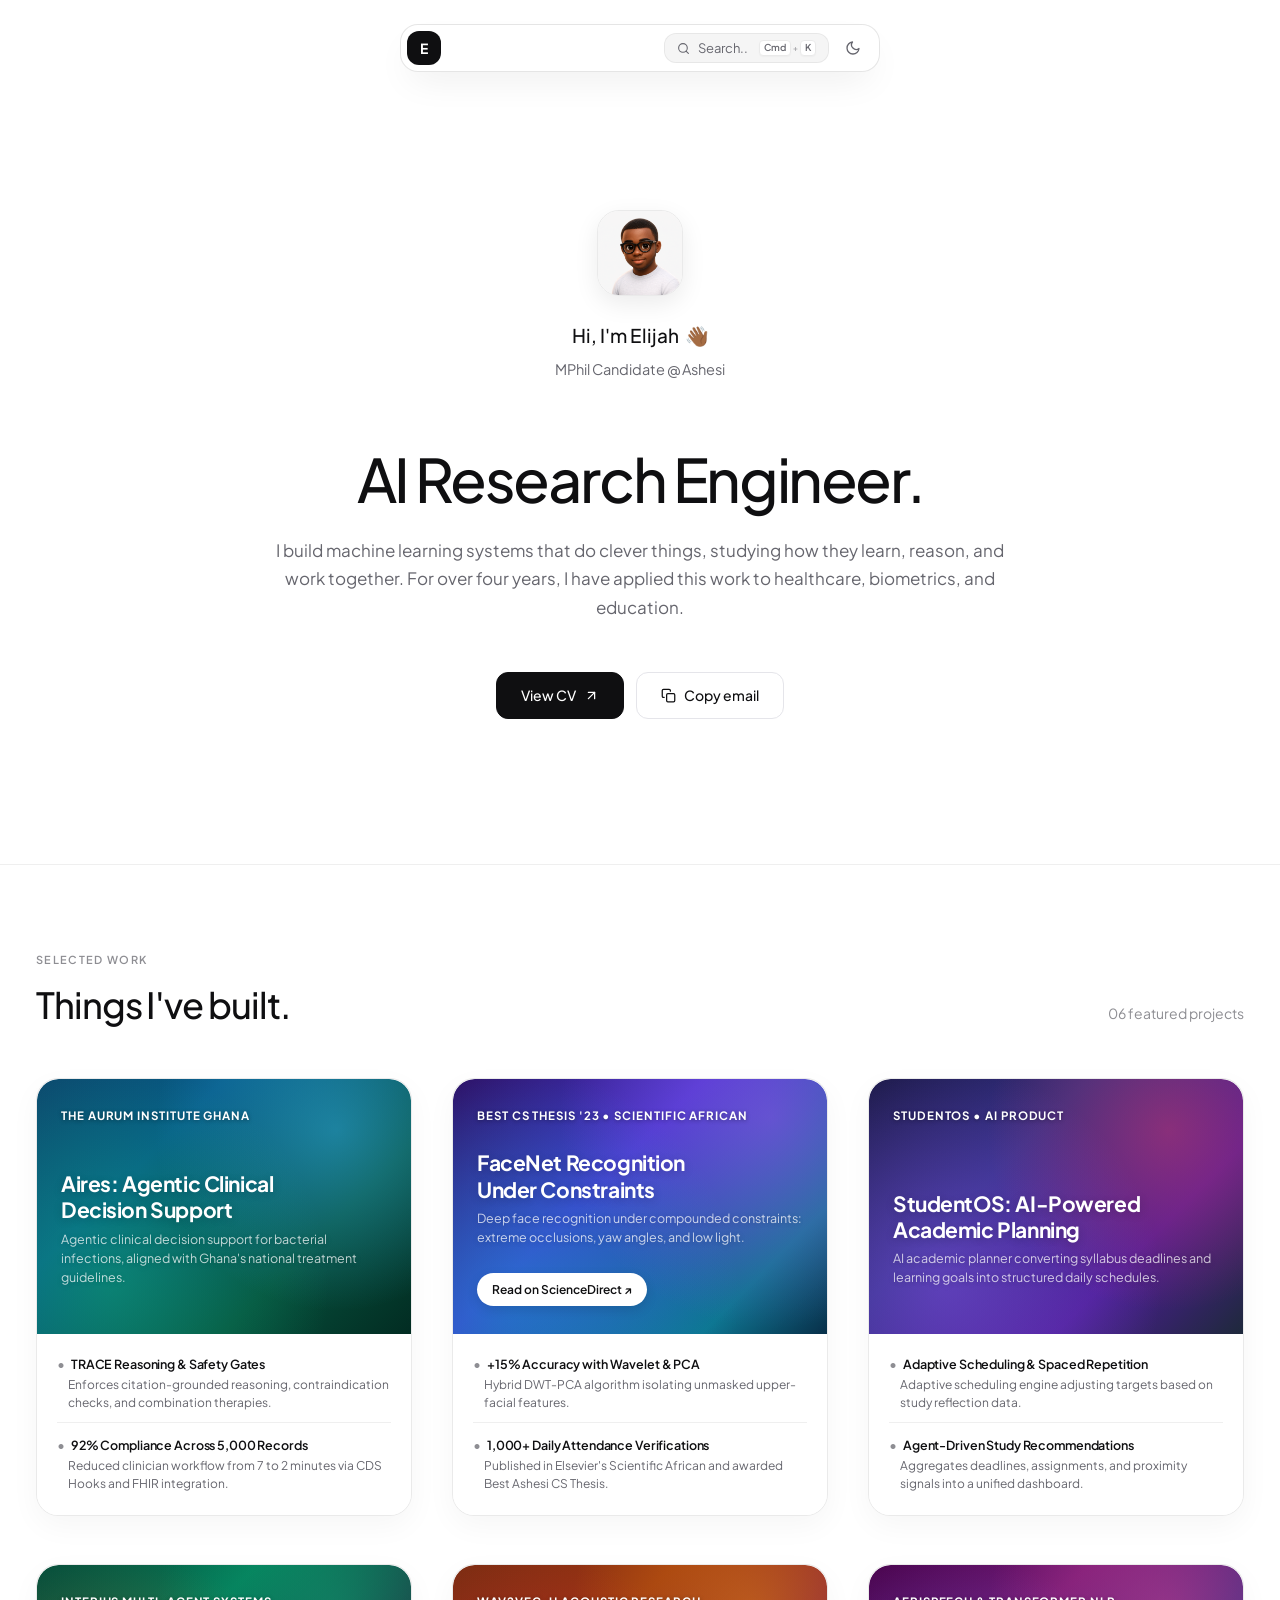
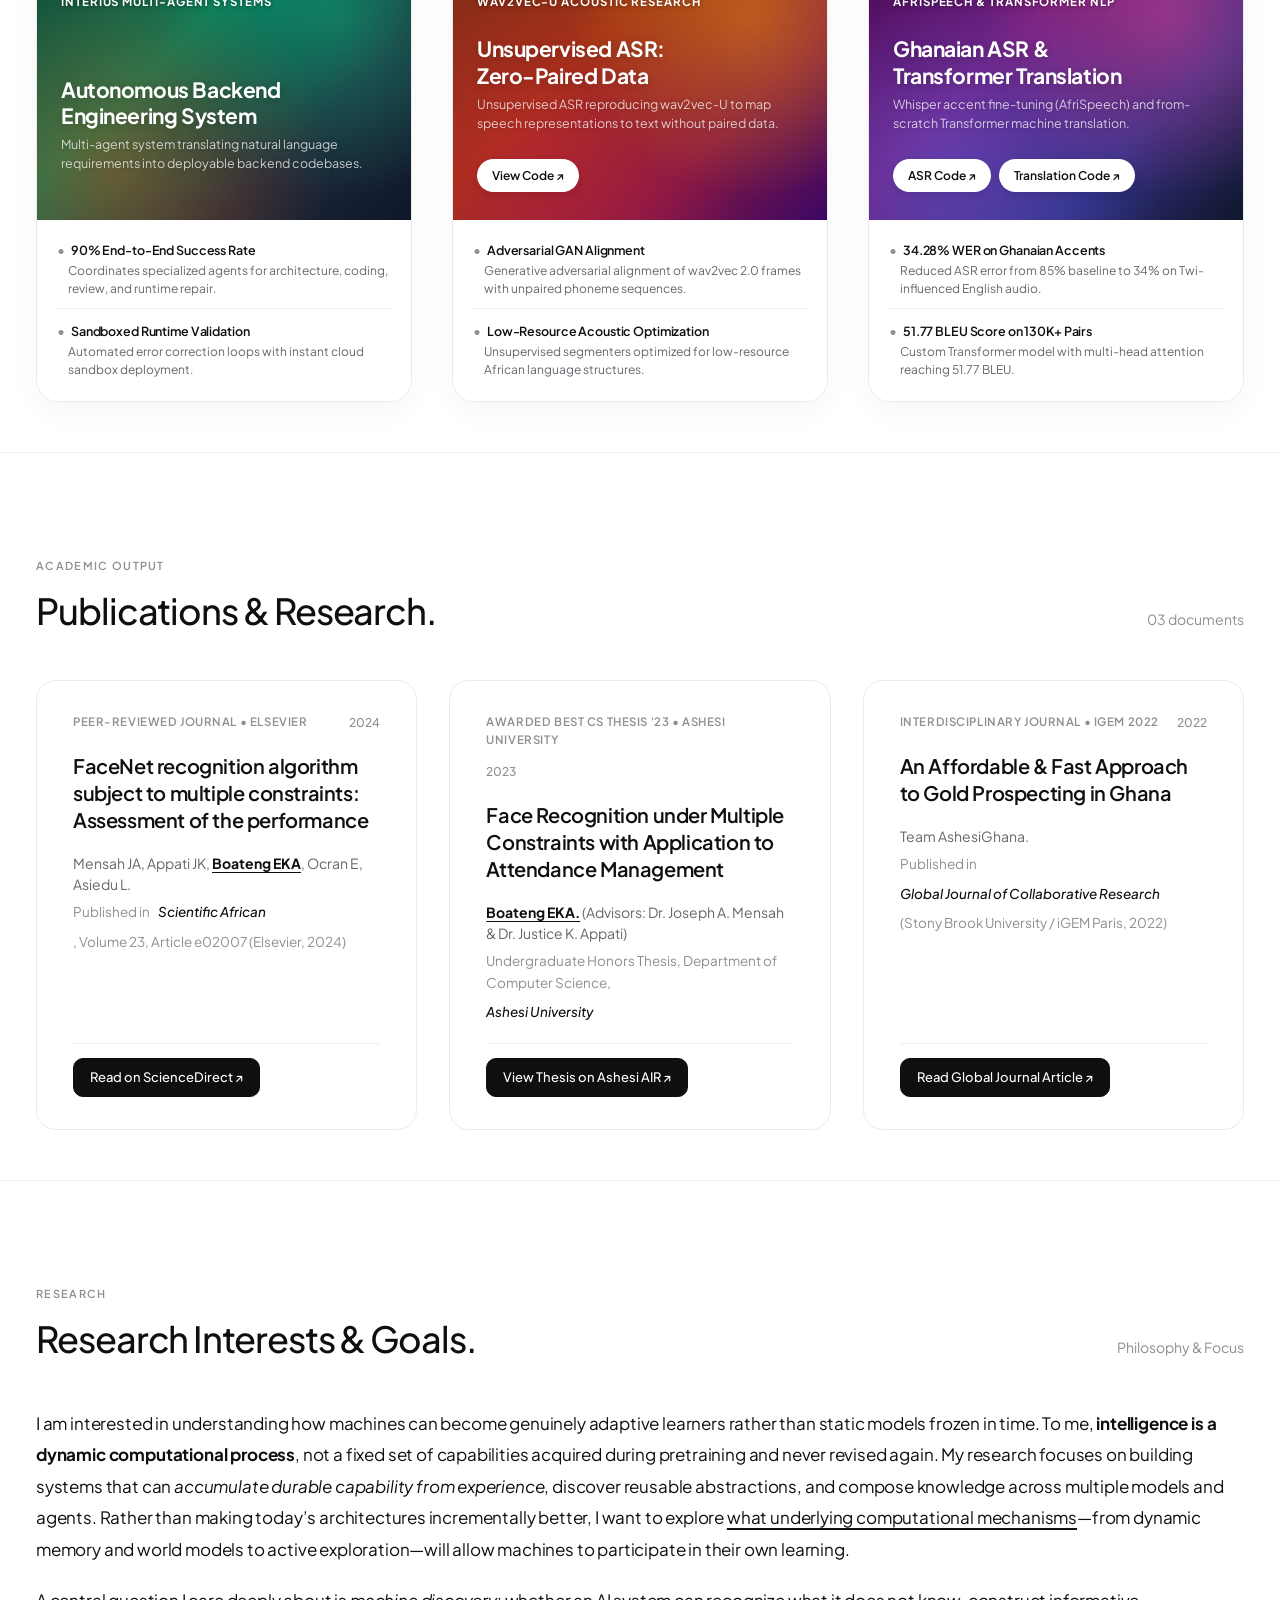
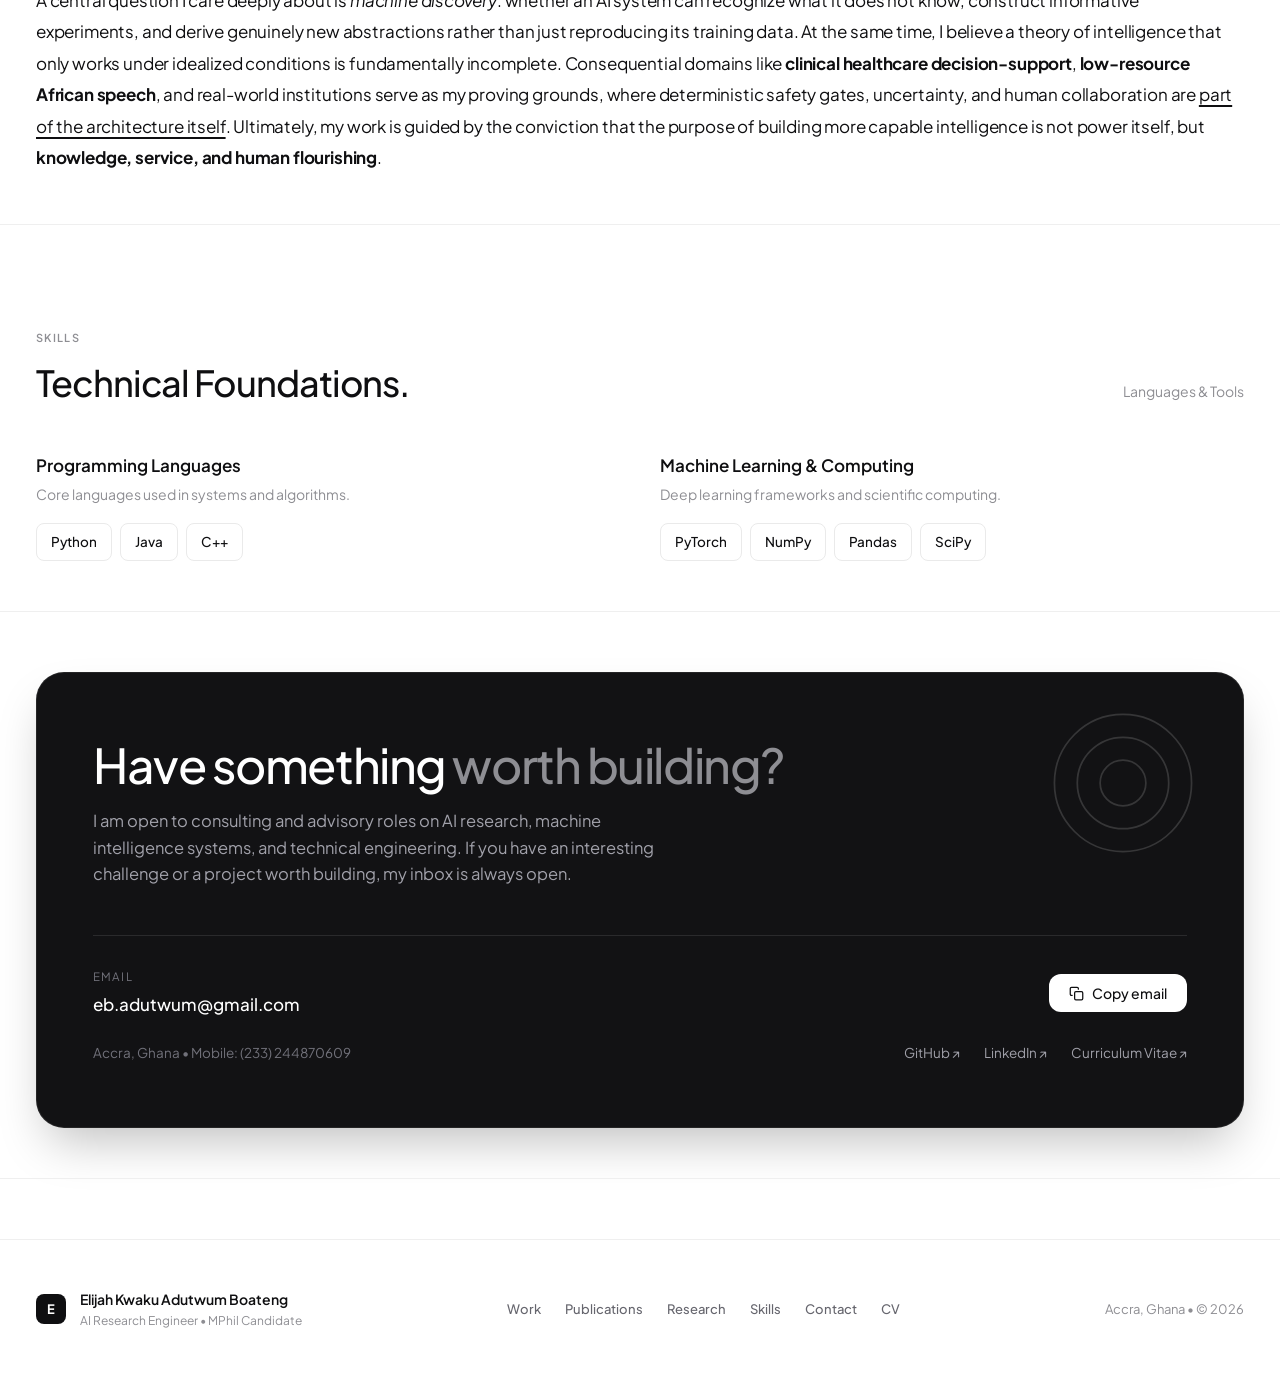
==== commit 6eff478f: "Shorten project descriptions for cleaner grid scanability" ====
--- a/index.html
+++ b/index.html
@@ -127,8 +127,7 @@
             <div class="tessel-banner-mid">
               <h3 class="tessel-headline">Aires: Agentic Clinical<br>Decision Support</h3>
               <p class="tessel-subtext">
-                Multi-layer agentic clinical decision-support pipeline for bacterial infections, grounded in Ghana's
-                Standard Treatment Guidelines and Essential Medicines List.
+                Agentic clinical decision support for bacterial infections, aligned with Ghana's national treatment guidelines.
               </p>
             </div>
           </div>
@@ -136,14 +135,12 @@
           <div class="tessel-contributions">
             <div class="contrib-item">
               <div class="contrib-title">TRACE Reasoning & Safety Gates</div>
-              <div class="contrib-desc">Enforces citation-grounded outputs, deterministic contraindication blocking, and
-                combination therapy checks.</div>
+              <div class="contrib-desc">Enforces citation-grounded reasoning, contraindication checks, and combination therapies.</div>
             </div>
 
             <div class="contrib-item">
               <div class="contrib-title">92% Compliance Across 5,000 Records</div>
-              <div class="contrib-desc">Cut doctor recommendation time from 7 to 2 mins with CDS Hooks and SMART on FHIR
-                integration architecture.</div>
+              <div class="contrib-desc">Reduced clinician workflow from 7 to 2 minutes via CDS Hooks and FHIR integration.</div>
             </div>
           </div>
         </div>
@@ -158,8 +155,7 @@
             <div class="tessel-banner-mid">
               <h3 class="tessel-headline">FaceNet Recognition<br>Under Constraints</h3>
               <p class="tessel-subtext">
-                Investigated novel approaches to deep face recognition under compounded constraints: extreme mask
-                occlusions, dynamic yaw angles (±60°), and low lighting.
+                Deep face recognition under compounded constraints: extreme occlusions, yaw angles, and low light.
               </p>
             </div>
 
@@ -174,14 +170,12 @@
           <div class="tessel-contributions">
             <div class="contrib-item">
               <div class="contrib-title">+15% Accuracy with Wavelet & PCA</div>
-              <div class="contrib-desc">Engineered hybrid DWT-PCA algorithm isolating unmasked upper-facial biometrics
-                in heavy occlusion.</div>
+              <div class="contrib-desc">Hybrid DWT-PCA algorithm isolating unmasked upper-facial features.</div>
             </div>
 
             <div class="contrib-item">
               <div class="contrib-title">1,000+ Daily Attendance Verifications</div>
-              <div class="contrib-desc">Awarded Best CS Thesis at Ashesi University and published in Elsevier's
-                Scientific African (2024).</div>
+              <div class="contrib-desc">Published in Elsevier's Scientific African and awarded Best Ashesi CS Thesis.</div>
             </div>
           </div>
         </div>
@@ -196,8 +190,7 @@
             <div class="tessel-banner-mid">
               <h3 class="tessel-headline">StudentOS: AI-Powered<br>Academic Planning</h3>
               <p class="tessel-subtext">
-                Intelligent academic companion transforming course deadlines, study goals, workload constraints, and
-                reflections into actionable day-to-day learning plans.
+                AI academic planner converting syllabus deadlines and learning goals into structured daily schedules.
               </p>
             </div>
           </div>
@@ -205,14 +198,12 @@
           <div class="tessel-contributions">
             <div class="contrib-item">
               <div class="contrib-title">Adaptive Scheduling & Spaced Repetition</div>
-              <div class="contrib-desc">Dynamic planning engine translating broad goals into measurable objectives based
-                on task completion and reflections.</div>
+              <div class="contrib-desc">Adaptive scheduling engine adjusting targets based on study reflection data.</div>
             </div>
 
             <div class="contrib-item">
               <div class="contrib-title">Agent-Driven Study Recommendations</div>
-              <div class="contrib-desc">Unified dashboard integrating courses, deadlines, study sessions, and
-                deadline-proximity signals.</div>
+              <div class="contrib-desc">Aggregates deadlines, assignments, and proximity signals into a unified dashboard.</div>
             </div>
           </div>
         </div>
@@ -227,8 +218,7 @@
             <div class="tessel-banner-mid">
               <h3 class="tessel-headline">Autonomous Backend<br>Engineering System</h3>
               <p class="tessel-subtext">
-                Staged multi-agent pipeline transforming natural-language specifications into working, multi-file
-                backend applications with runtime self-repair.
+                Multi-agent system translating natural language requirements into deployable backend codebases.
               </p>
             </div>
           </div>
@@ -236,14 +226,12 @@
           <div class="tessel-contributions">
             <div class="contrib-item">
               <div class="contrib-title">90% End-to-End Success Rate</div>
-              <div class="contrib-desc">Coordinated requirements, architecture, implementation, review, and auto-repair
-                agents.</div>
+              <div class="contrib-desc">Coordinates specialized agents for architecture, coding, review, and runtime repair.</div>
             </div>
 
             <div class="contrib-item">
               <div class="contrib-title">Sandboxed Runtime Validation</div>
-              <div class="contrib-desc">Automated execution repair loops with one-command Docker/Git/Render automated
-                deployment.</div>
+              <div class="contrib-desc">Automated error correction loops with instant cloud sandbox deployment.</div>
             </div>
           </div>
         </div>
@@ -258,8 +246,7 @@
             <div class="tessel-banner-mid">
               <h3 class="tessel-headline">Unsupervised ASR:<br>Zero-Paired Data</h3>
               <p class="tessel-subtext">
-                From-scratch reproduction of the wav2vec-U architecture mapping self-supervised acoustic representations
-                to phonemes without paired speech-text data.
+                Unsupervised ASR reproducing wav2vec-U to map speech representations to text without paired data.
               </p>
             </div>
 
@@ -274,14 +261,12 @@
           <div class="tessel-contributions">
             <div class="contrib-item">
               <div class="contrib-title">Adversarial GAN Alignment</div>
-              <div class="contrib-desc">Built generator-discriminator network converting wav2vec 2.0 features into
-                phoneme distributions with unpaired text.</div>
+              <div class="contrib-desc">Generative adversarial alignment of wav2vec 2.0 frames with unpaired phoneme sequences.</div>
             </div>
 
             <div class="contrib-item">
               <div class="contrib-title">Low-Resource Acoustic Optimization</div>
-              <div class="contrib-desc">Engineered unsupervised phoneme segmenters and decoding pipelines adapted for
-                low-compute African speech.</div>
+              <div class="contrib-desc">Unsupervised segmenters optimized for low-resource African language structures.</div>
             </div>
           </div>
         </div>
@@ -296,8 +281,7 @@
             <div class="tessel-banner-mid">
               <h3 class="tessel-headline">Ghanaian ASR &<br>Transformer Translation</h3>
               <p class="tessel-subtext">
-                Fine-tuned Whisper on Ghanaian-accented English from AfriSpeech, plus built a from-scratch Transformer
-                encoder-decoder reaching 51.77 BLEU.
+                Whisper accent fine-tuning (AfriSpeech) and from-scratch Transformer machine translation.
               </p>
             </div>
 
@@ -316,14 +300,12 @@
           <div class="tessel-contributions">
             <div class="contrib-item">
               <div class="contrib-title">34.28% WER on Ghanaian Accents</div>
-              <div class="contrib-desc">Cut ASR error from an 85% RNN-CTC baseline on low-resource, Twi-influenced
-                English audio (1,315 pairs).</div>
+              <div class="contrib-desc">Reduced ASR error from 85% baseline to 34% on Twi-influenced English audio.</div>
             </div>
 
             <div class="contrib-item">
               <div class="contrib-title">51.77 BLEU Score on 130K+ Pairs</div>
-              <div class="contrib-desc">From-scratch Transformer encoder-decoder implementing multi-head attention and
-                positional encodings.</div>
+              <div class="contrib-desc">Custom Transformer model with multi-head attention reaching 51.77 BLEU.</div>
             </div>
           </div>
         </div>
